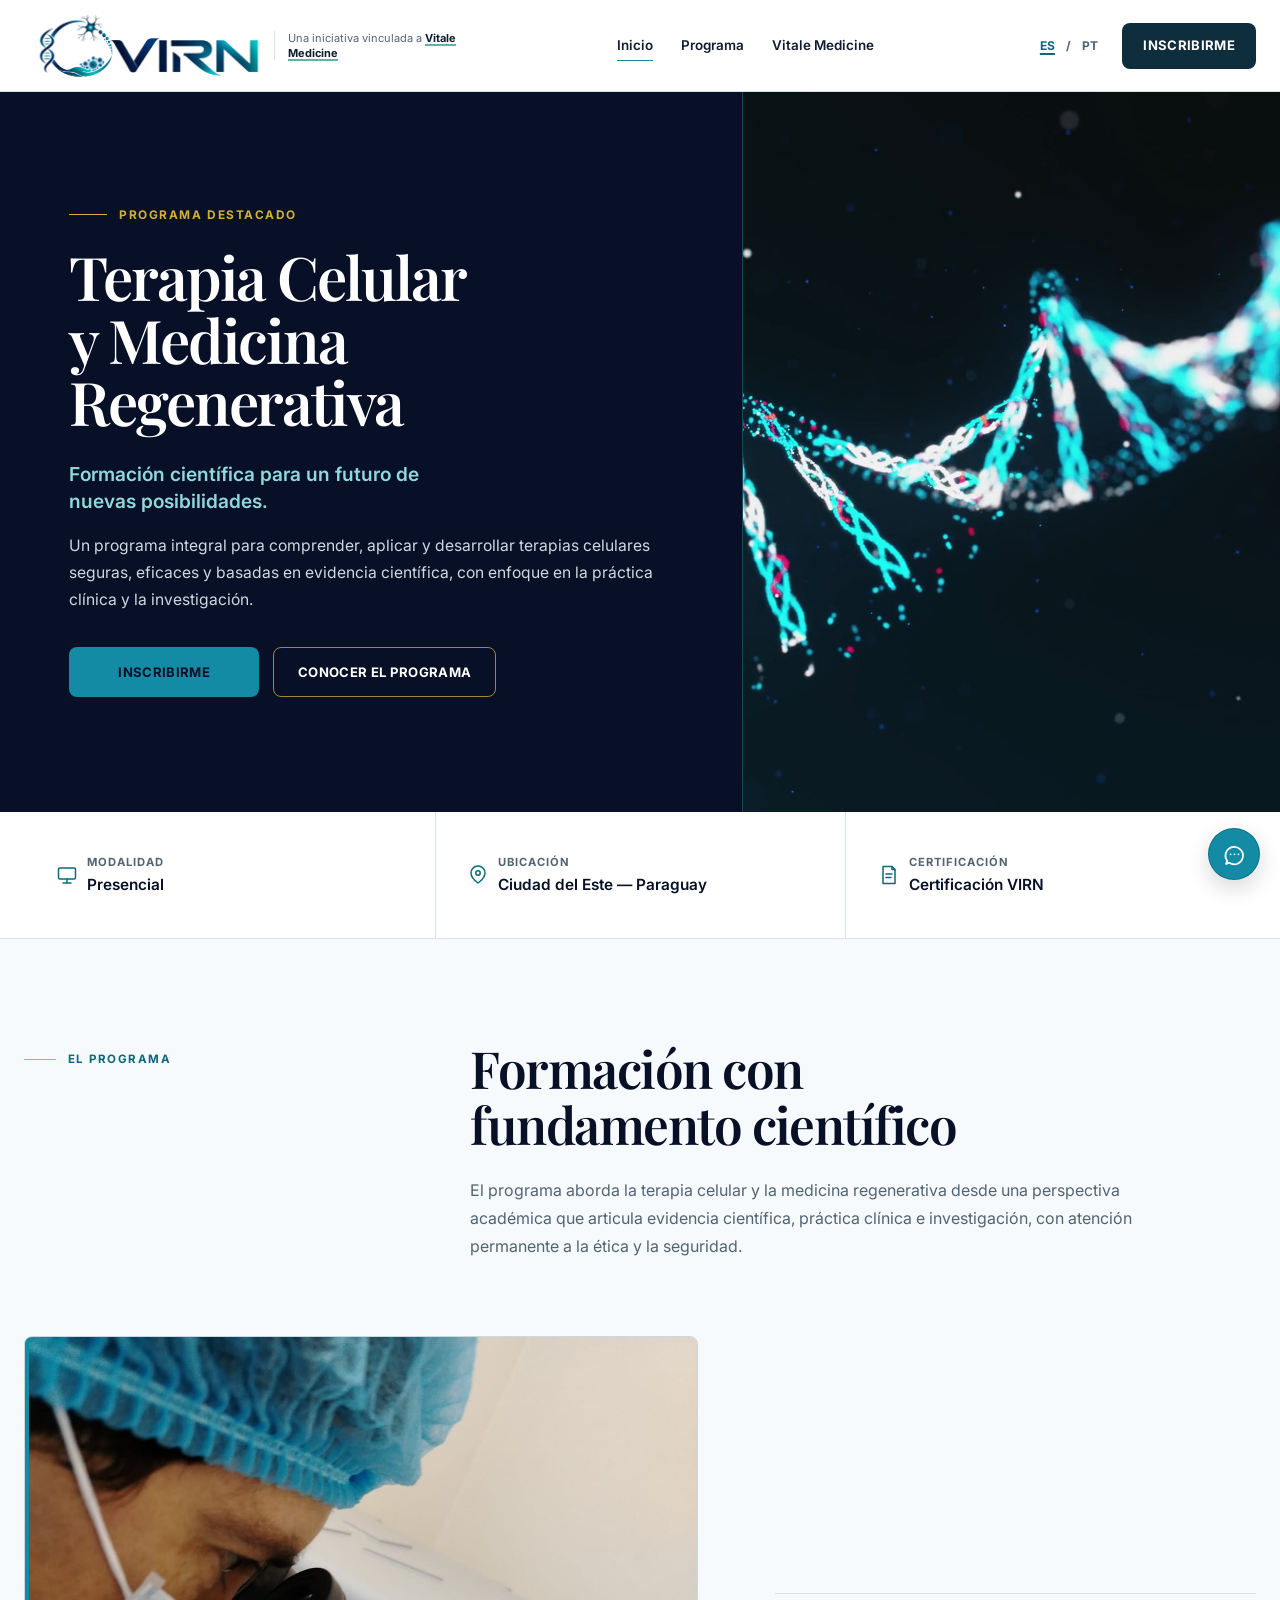
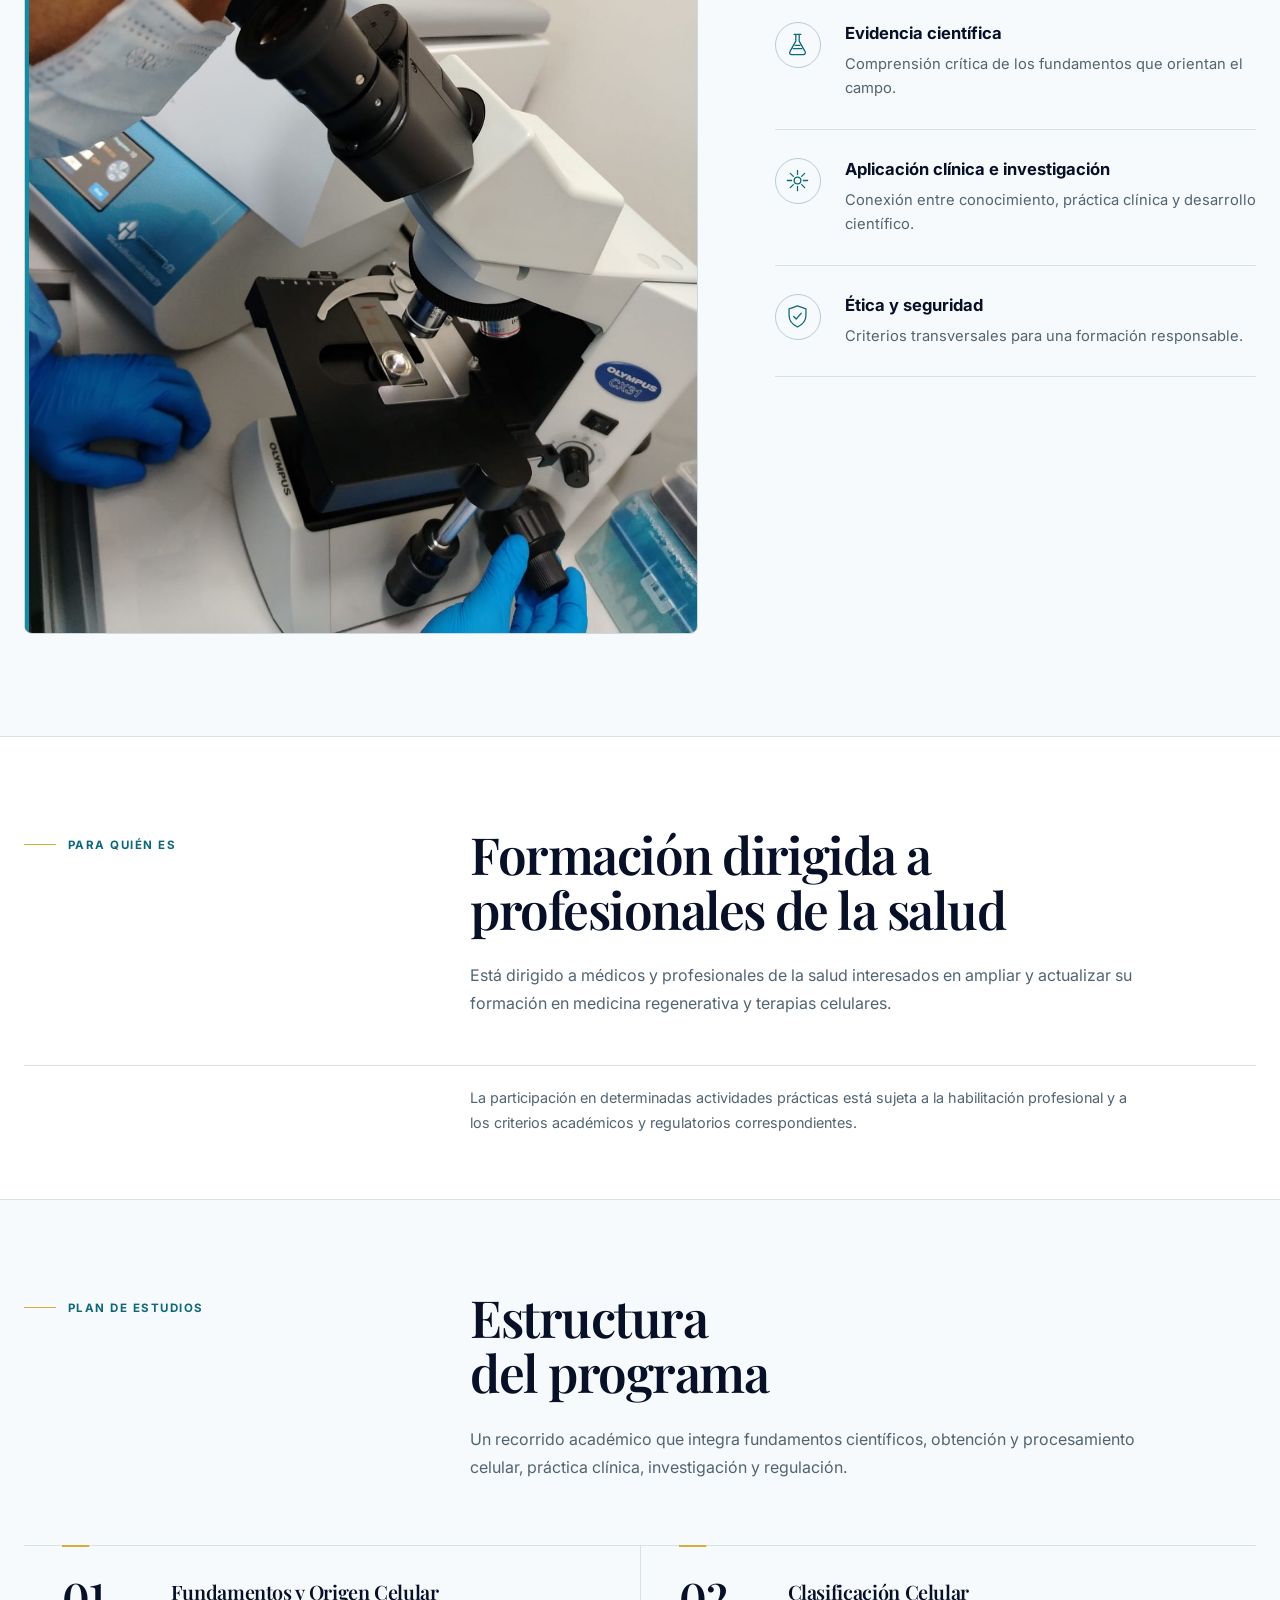
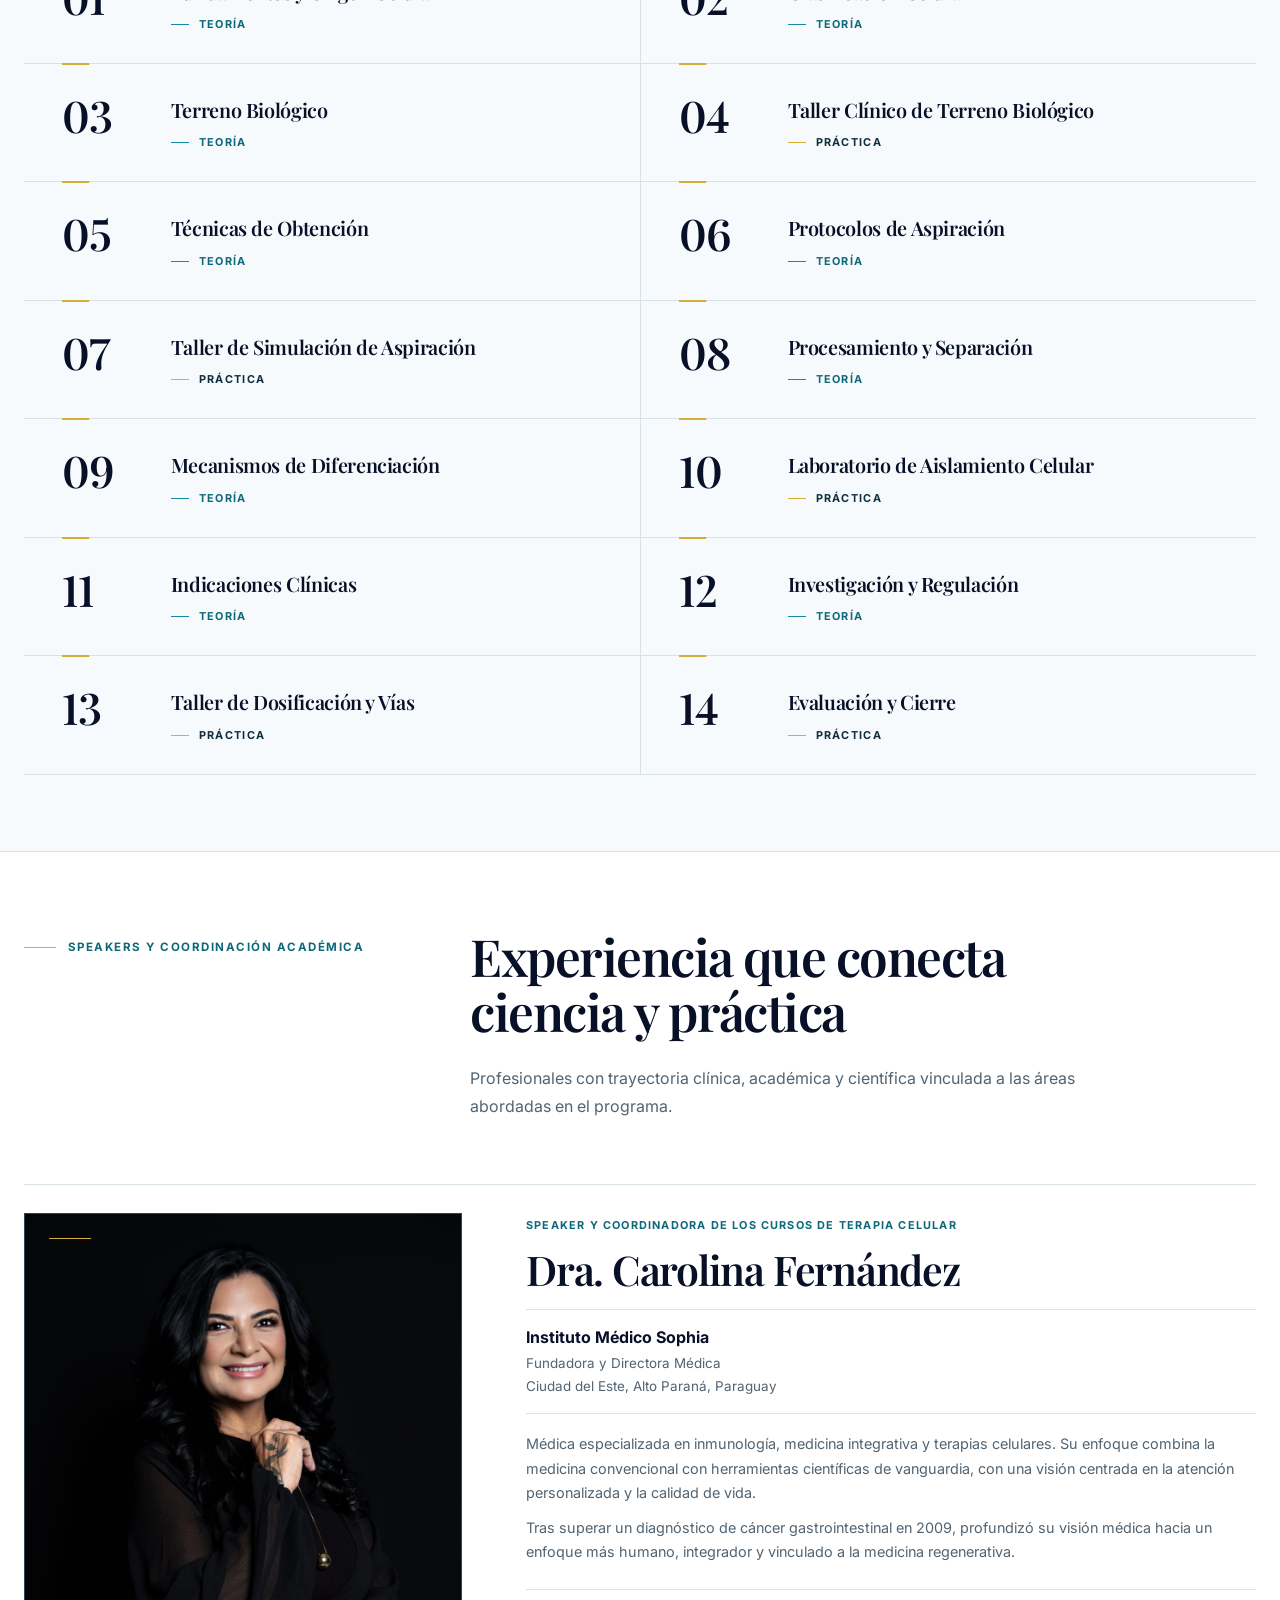
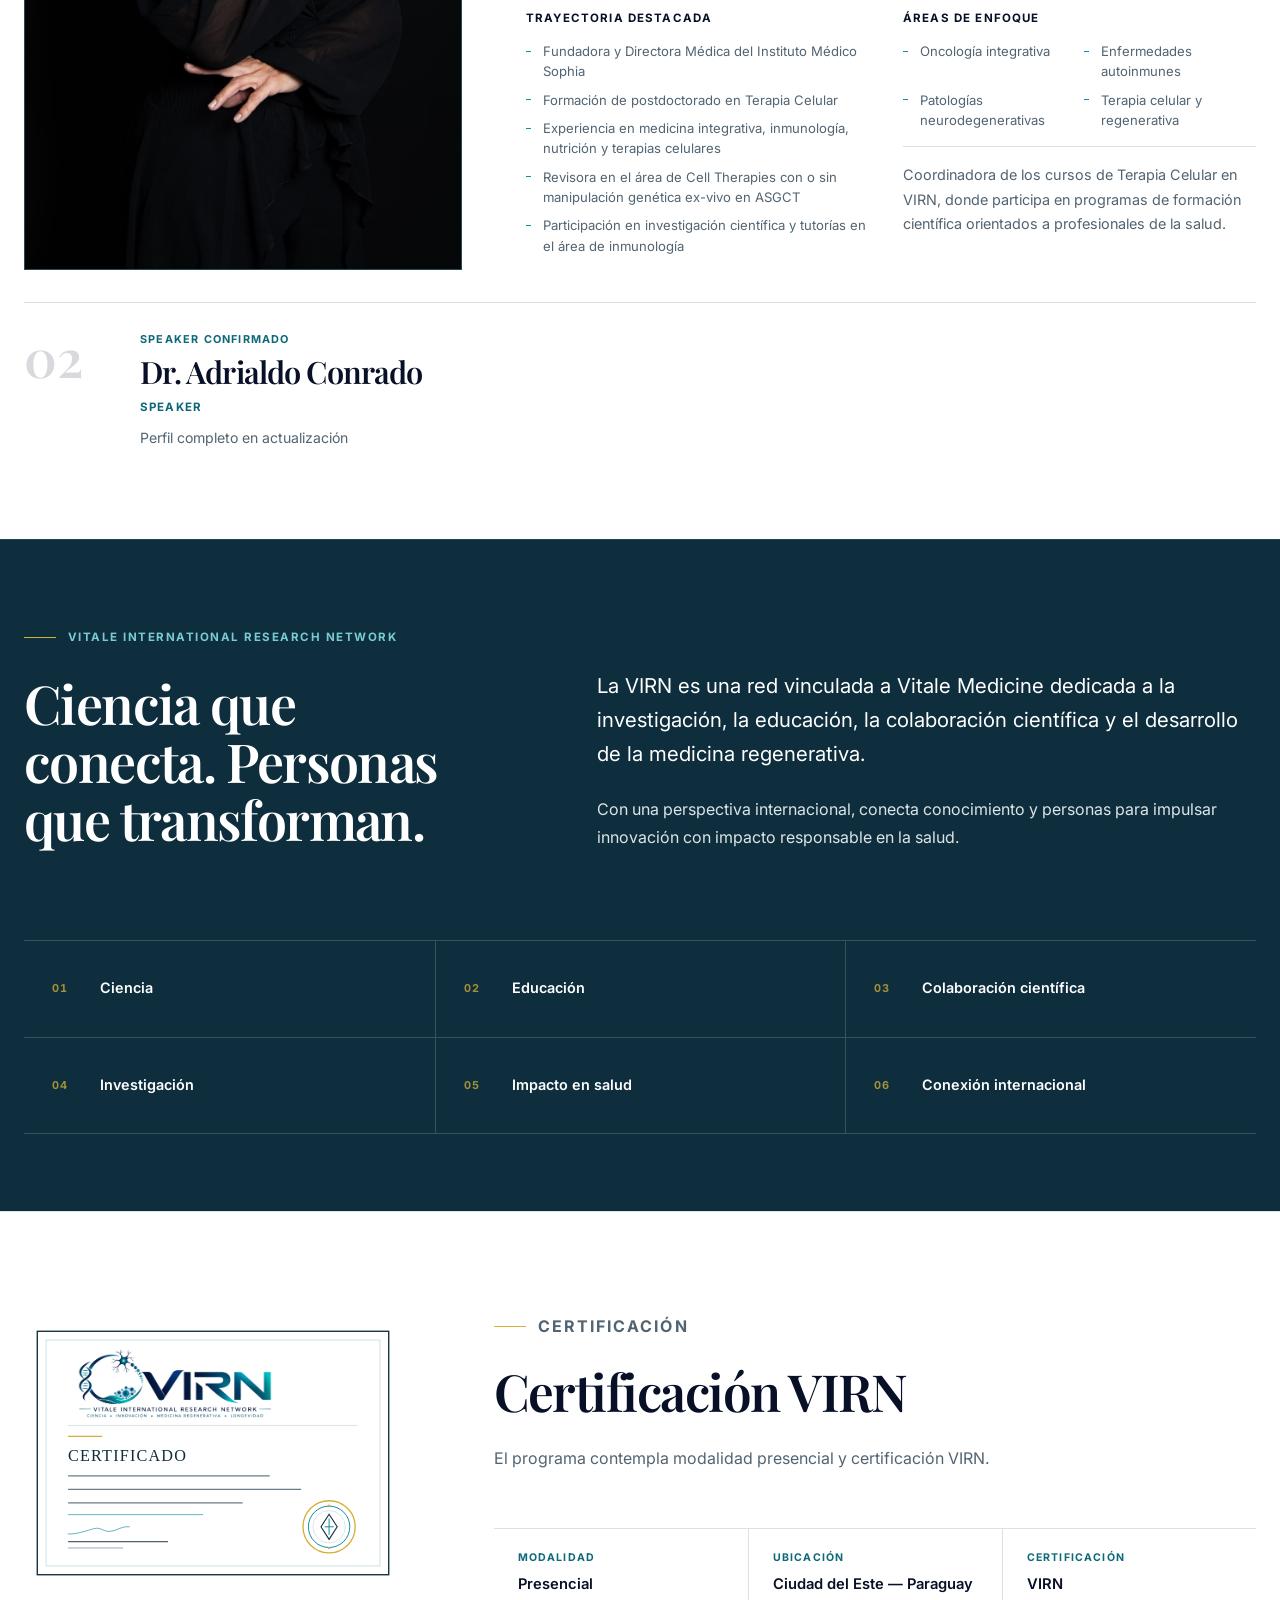
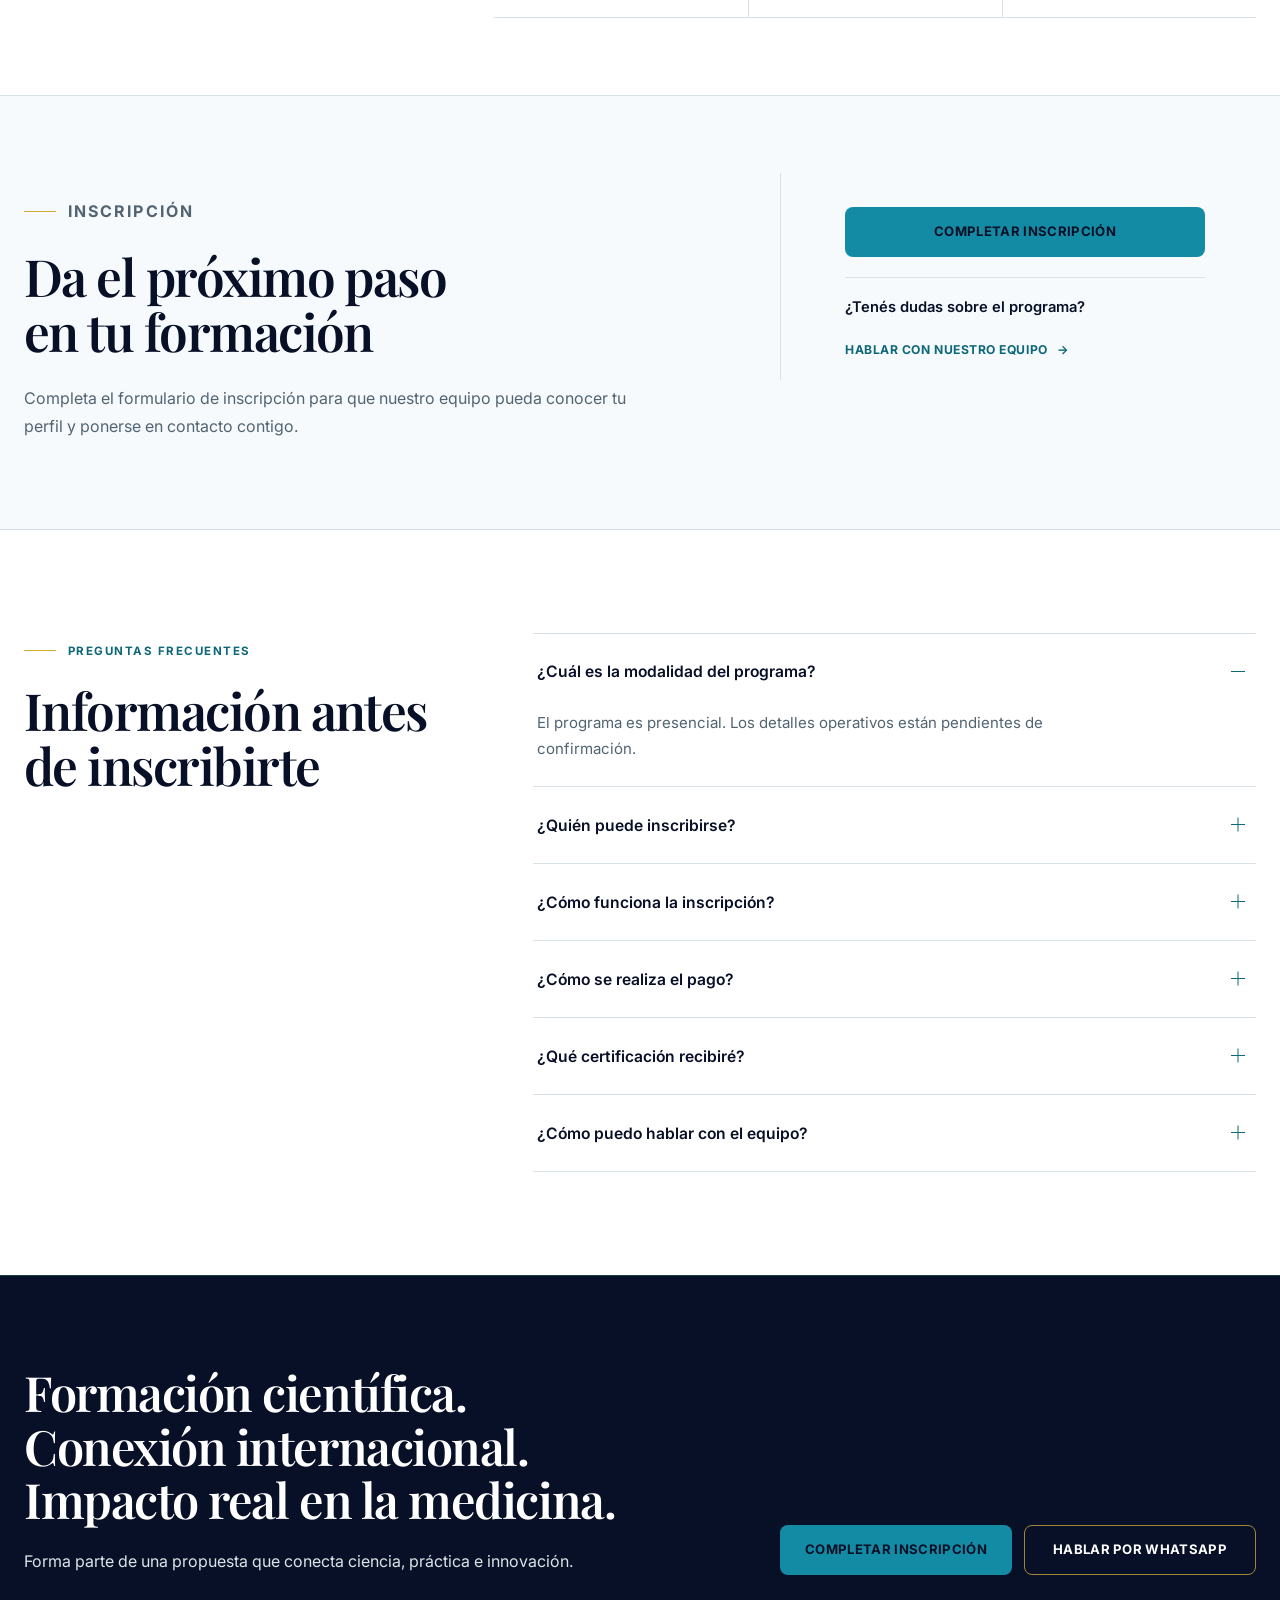
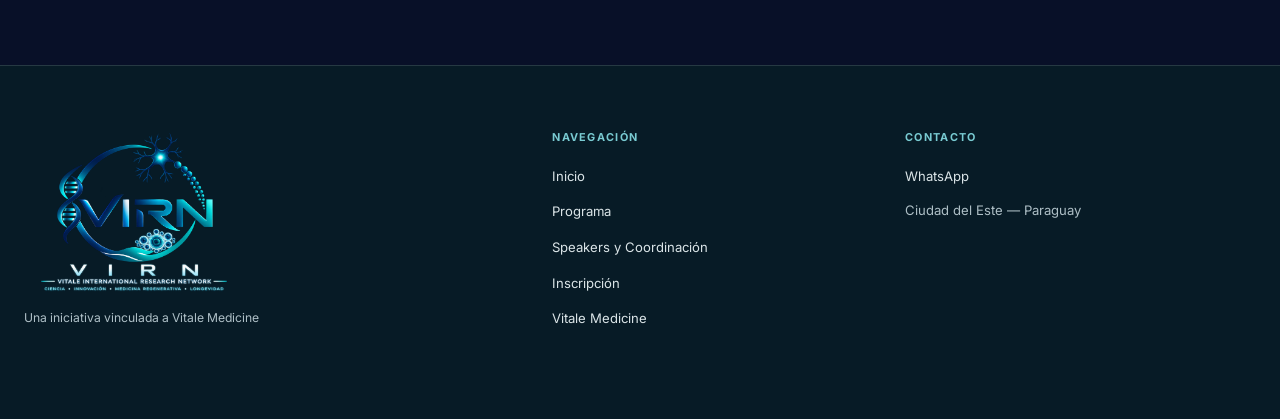
==== virn/index.html @ 8a49ecd0 "feat: add VIRN landing page" ====
<!DOCTYPE html>
<html lang="es">
<head>
    <meta charset="UTF-8">
    <meta name="viewport" content="width=device-width, initial-scale=1.0">
    <meta name="description" content="Programa de Terapia Celular y Medicina Regenerativa de VIRN — formación científica vinculada a Vitale Medicine.">
    <title>VIRN | Terapia Celular y Medicina Regenerativa</title>
    <link rel="preconnect" href="https://fonts.googleapis.com">
    <link rel="preconnect" href="https://fonts.gstatic.com" crossorigin>
    <link href="https://fonts.googleapis.com/css2?family=Inter:wght@400;500;600;700&family=Playfair+Display:wght@600;700&display=swap" rel="stylesheet">
    <link rel="icon" type="image/png" href="assets/virn-symbol.png">
    <link rel="preload" as="image" href="assets/virn-dna-poster.jpg" fetchpriority="high">
    <link rel="stylesheet" href="virn.css?v=hero-lab-assets">
</head>
<body>
    <a class="skip-link" href="#main-content">Saltar al contenido principal</a>

    <header class="site-header" data-header>
        <div class="site-header__inner">
            <div class="virn-brand" data-logo-slot="official">
                <a class="virn-brand__logo-frame" href="#inicio" aria-label="VIRN — Inicio">
                    <img src="assets/virn-logo-horizontal.png" alt="" width="2048" height="682" decoding="async" fetchpriority="high">
                </a>
                <span class="virn-brand__relation">Una iniciativa vinculada a <a href="../index.html">Vitale Medicine</a></span>
            </div>

            <nav class="desktop-nav" aria-label="Navegación principal">
                <a href="#inicio" aria-current="page">Inicio</a>
                <a href="#programa">Programa</a>
                <a href="../index.html">Vitale Medicine</a>
            </nav>

            <div class="header-actions">
                <div class="language-switcher" aria-label="Selección de idioma">
                    <a href="index.html" lang="es" aria-current="page">ES</a>
                    <span aria-hidden="true">/</span>
                    <a href="pt.html" lang="pt">PT</a>
                </div>
                <a class="button button--header" href="https://docs.google.com/forms/d/e/1FAIpQLSdysG_EylQVM3xEJhIUnHSqOKPeY5G3MnH0f3-DwovP5vwmvw/viewform?usp=publish-editor" target="_blank" rel="noopener noreferrer">Inscribirme</a>
            </div>

            <button class="menu-toggle" type="button" aria-expanded="false" aria-controls="mobile-navigation" aria-label="Abrir navegación" data-menu-toggle>
                <span aria-hidden="true"></span>
                <span aria-hidden="true"></span>
                <span aria-hidden="true"></span>
            </button>
        </div>

        <nav class="mobile-nav" id="mobile-navigation" aria-label="Navegación móvil" hidden data-mobile-nav>
            <div class="mobile-nav__inner">
                <a href="#inicio" aria-current="page">Inicio</a>
                <a href="#programa">Programa</a>
                <a href="../index.html">Vitale Medicine</a>
                <div class="mobile-nav__footer">
                    <div class="language-switcher" aria-label="Selección de idioma">
                        <a href="index.html" lang="es" aria-current="page">ES</a>
                        <span aria-hidden="true">/</span>
                        <a href="pt.html" lang="pt">PT</a>
                    </div>
                    <a class="button button--primary" href="https://docs.google.com/forms/d/e/1FAIpQLSdysG_EylQVM3xEJhIUnHSqOKPeY5G3MnH0f3-DwovP5vwmvw/viewform?usp=publish-editor" target="_blank" rel="noopener noreferrer">Inscribirme</a>
                </div>
            </div>
        </nav>
    </header>

    <main id="main-content">
        <section class="virn-hero" id="inicio" aria-labelledby="hero-title">
            <div class="virn-hero__inner">
                <div class="virn-hero__content">
                    <p class="virn-hero__eyebrow"><span aria-hidden="true"></span>Programa destacado</p>
                    <h1 id="hero-title">Terapia Celular y Medicina Regenerativa</h1>
                    <p class="virn-hero__lead">Formación científica para un futuro de nuevas posibilidades.</p>
                    <p class="virn-hero__description">Un programa integral para comprender, aplicar y desarrollar terapias celulares seguras, eficaces y basadas en evidencia científica, con enfoque en la práctica clínica y la investigación.</p>
                    <div class="virn-hero__actions" aria-label="Acciones del programa">
                        <a class="button button--primary" href="https://docs.google.com/forms/d/e/1FAIpQLSdysG_EylQVM3xEJhIUnHSqOKPeY5G3MnH0f3-DwovP5vwmvw/viewform?usp=publish-editor" target="_blank" rel="noopener noreferrer">Inscribirme</a>
                        <a class="button button--secondary" href="#programa">Conocer el programa</a>
                    </div>
                </div>

                <figure class="virn-hero__visual" role="img" aria-label="Representación animada de una hélice de ADN">
                    <video class="virn-hero__video" autoplay muted loop playsinline preload="none" poster="assets/virn-dna-poster.jpg" width="1920" height="1080" aria-hidden="true">
                        <source data-src="assets/virn-dna-hero.mp4" type="video/mp4">
                    </video>
                </figure>
            </div>
        </section>

        <section class="course-facts" id="course-info" aria-labelledby="course-facts-title">
            <h2 class="visually-hidden" id="course-facts-title">Información principal del programa</h2>
            <div class="course-facts__grid">
                <article class="course-fact">
                    <svg viewBox="0 0 24 24" aria-hidden="true"><rect x="3.5" y="5" width="17" height="11" rx="1.5"></rect><path d="M8 20h8M12 16v4"></path></svg>
                    <div><p>Modalidad</p><strong>Presencial</strong></div>
                </article>
                <article class="course-fact">
                    <svg viewBox="0 0 24 24" aria-hidden="true"><path d="M19 10c0 5-7 10-7 10S5 15 5 10a7 7 0 1 1 14 0Z"></path><circle cx="12" cy="10" r="2.2"></circle></svg>
                    <div><p>Ubicación</p><strong>Ciudad del Este — Paraguay</strong></div>
                </article>
                <article class="course-fact">
                    <svg viewBox="0 0 24 24" aria-hidden="true"><path d="M6 3.5h9l3 3V20.5H6Z"></path><path d="M15 3.5v3h3M9 11h6M9 14.5h5"></path></svg>
                    <div><p>Certificación</p><strong>Certificación VIRN</strong></div>
                </article>
            </div>
        </section>

        <section class="program-overview" id="programa" aria-labelledby="program-title">
            <div class="section-shell">
                <div class="section-intro">
                    <p class="section-eyebrow"><span aria-hidden="true"></span>El programa</p>
                    <div class="section-intro__copy">
                        <h2 id="program-title">Formación con fundamento científico</h2>
                        <p>El programa aborda la terapia celular y la medicina regenerativa desde una perspectiva académica que articula evidencia científica, práctica clínica e investigación, con atención permanente a la ética y la seguridad.</p>
                    </div>
                </div>

                <div class="program-overview__body">
                    <figure class="program-overview__visual" data-asset-status="official">
                        <img src="assets/virn-lab-real-microscopio.jpeg" width="1200" height="1600" loading="lazy" decoding="async" alt="Profesional de laboratorio examinando una muestra en el microscopio">
                    </figure>

                    <div class="program-pillars" aria-label="Pilares del programa">
                        <article class="program-pillar">
                            <span class="program-pillar__icon" aria-hidden="true">
                                <svg viewBox="0 0 32 32"><path d="M12 4h8M14 4v8l-7 12.5A2.3 2.3 0 0 0 9 28h14a2.3 2.3 0 0 0 2-3.5L18 12V4"></path><path d="M10.8 21h10.4M13 17h6"></path></svg>
                            </span>
                            <div>
                                <h3>Evidencia científica</h3>
                                <p>Comprensión crítica de los fundamentos que orientan el campo.</p>
                            </div>
                        </article>
                        <article class="program-pillar">
                            <span class="program-pillar__icon" aria-hidden="true">
                                <svg viewBox="0 0 32 32"><circle cx="16" cy="16" r="4"></circle><path d="M16 4v5M16 23v5M4 16h5M23 16h5M7.5 7.5l3.6 3.6M20.9 20.9l3.6 3.6M24.5 7.5l-3.6 3.6M11.1 20.9l-3.6 3.6"></path></svg>
                            </span>
                            <div>
                                <h3>Aplicación clínica e investigación</h3>
                                <p>Conexión entre conocimiento, práctica clínica y desarrollo científico.</p>
                            </div>
                        </article>
                        <article class="program-pillar">
                            <span class="program-pillar__icon" aria-hidden="true">
                                <svg viewBox="0 0 32 32"><path d="M16 3.5 26 7v7.5c0 6.4-4.2 11.2-10 14-5.8-2.8-10-7.6-10-14V7Z"></path><path d="m11.5 16 3 3 6-7"></path></svg>
                            </span>
                            <div>
                                <h3>Ética y seguridad</h3>
                                <p>Criterios transversales para una formación responsable.</p>
                            </div>
                        </article>
                    </div>
                </div>
            </div>
        </section>

        <section class="program-audience" id="publico" aria-labelledby="audience-title">
            <div class="section-shell">
                <div class="section-intro section-intro--audience">
                    <p class="section-eyebrow"><span aria-hidden="true"></span>Para quién es</p>
                    <div class="section-intro__copy">
                        <h2 id="audience-title">Formación dirigida a profesionales de la salud</h2>
                        <p>Está dirigido a médicos y profesionales de la salud interesados en ampliar y actualizar su formación en medicina regenerativa y terapias celulares.</p>
                    </div>
                </div>

                <aside class="audience-note" aria-label="Observación regulatoria">
                    <p>La participación en determinadas actividades prácticas está sujeta a la habilitación profesional y a los criterios académicos y regulatorios correspondientes.</p>
                </aside>
            </div>
        </section>

        <section class="program-curriculum" id="contenido" aria-labelledby="curriculum-title">
            <div class="section-shell">
                <div class="section-intro section-intro--curriculum">
                    <p class="section-eyebrow"><span aria-hidden="true"></span>Plan de estudios</p>
                    <div class="section-intro__copy">
                        <h2 id="curriculum-title">Estructura del programa</h2>
                        <p>Un recorrido académico que integra fundamentos científicos, obtención y procesamiento celular, práctica clínica, investigación y regulación.</p>
                    </div>
                </div>

                <ol class="curriculum-grid" aria-label="Módulos del programa">
                    <li class="curriculum-module">
                        <p class="curriculum-module__index"><strong>01</strong></p>
                        <div class="curriculum-module__content"><h3>Fundamentos y Origen Celular</h3><p class="curriculum-module__type">Teoría</p></div>
                    </li>
                    <li class="curriculum-module">
                        <p class="curriculum-module__index"><strong>02</strong></p>
                        <div class="curriculum-module__content"><h3>Clasificación Celular</h3><p class="curriculum-module__type">Teoría</p></div>
                    </li>
                    <li class="curriculum-module">
                        <p class="curriculum-module__index"><strong>03</strong></p>
                        <div class="curriculum-module__content"><h3>Terreno Biológico</h3><p class="curriculum-module__type">Teoría</p></div>
                    </li>
                    <li class="curriculum-module curriculum-module--practice">
                        <p class="curriculum-module__index"><strong>04</strong></p>
                        <div class="curriculum-module__content"><h3>Taller Clínico de Terreno Biológico</h3><p class="curriculum-module__type">Práctica</p></div>
                    </li>
                    <li class="curriculum-module">
                        <p class="curriculum-module__index"><strong>05</strong></p>
                        <div class="curriculum-module__content"><h3>Técnicas de Obtención</h3><p class="curriculum-module__type">Teoría</p></div>
                    </li>
                    <li class="curriculum-module">
                        <p class="curriculum-module__index"><strong>06</strong></p>
                        <div class="curriculum-module__content"><h3>Protocolos de Aspiración</h3><p class="curriculum-module__type">Teoría</p></div>
                    </li>
                    <li class="curriculum-module curriculum-module--practice">
                        <p class="curriculum-module__index"><strong>07</strong></p>
                        <div class="curriculum-module__content"><h3>Taller de Simulación de Aspiración</h3><p class="curriculum-module__type">Práctica</p></div>
                    </li>
                    <li class="curriculum-module">
                        <p class="curriculum-module__index"><strong>08</strong></p>
                        <div class="curriculum-module__content"><h3>Procesamiento y Separación</h3><p class="curriculum-module__type">Teoría</p></div>
                    </li>
                    <li class="curriculum-module">
                        <p class="curriculum-module__index"><strong>09</strong></p>
                        <div class="curriculum-module__content"><h3>Mecanismos de Diferenciación</h3><p class="curriculum-module__type">Teoría</p></div>
                    </li>
                    <li class="curriculum-module curriculum-module--practice">
                        <p class="curriculum-module__index"><strong>10</strong></p>
                        <div class="curriculum-module__content"><h3>Laboratorio de Aislamiento Celular</h3><p class="curriculum-module__type">Práctica</p></div>
                    </li>
                    <li class="curriculum-module">
                        <p class="curriculum-module__index"><strong>11</strong></p>
                        <div class="curriculum-module__content"><h3>Indicaciones Clínicas</h3><p class="curriculum-module__type">Teoría</p></div>
                    </li>
                    <li class="curriculum-module">
                        <p class="curriculum-module__index"><strong>12</strong></p>
                        <div class="curriculum-module__content"><h3>Investigación y Regulación</h3><p class="curriculum-module__type">Teoría</p></div>
                    </li>
                    <li class="curriculum-module curriculum-module--practice">
                        <p class="curriculum-module__index"><strong>13</strong></p>
                        <div class="curriculum-module__content"><h3>Taller de Dosificación y Vías</h3><p class="curriculum-module__type">Práctica</p></div>
                    </li>
                    <li class="curriculum-module curriculum-module--practice">
                        <p class="curriculum-module__index"><strong>14</strong></p>
                        <div class="curriculum-module__content"><h3>Evaluación y Cierre</h3><p class="curriculum-module__type">Práctica</p></div>
                    </li>
                </ol>
            </div>
        </section>

        <section class="program-faculty" id="docentes" aria-labelledby="faculty-title">
            <div class="section-shell">
                <div class="section-intro section-intro--faculty">
                    <p class="section-eyebrow"><span aria-hidden="true"></span>Speakers y Coordinación Académica</p>
                    <div class="section-intro__copy">
                        <h2 id="faculty-title">Experiencia que conecta ciencia y práctica</h2>
                        <p>Profesionales con trayectoria clínica, académica y científica vinculada a las áreas abordadas en el programa.</p>
                    </div>
                </div>

                <article class="speaker-featured">
                    <figure class="speaker-featured__visual">
                        <img src="assets/speaker-carolina-fernandez.jpg" width="1018" height="1600" loading="lazy" decoding="async" alt="Retrato oficial de la Dra. Carolina Fernández">
                    </figure>

                    <div class="speaker-featured__content">
                        <p class="speaker-label">Speaker y Coordinadora de los cursos de Terapia Celular</p>
                        <h3>Dra. Carolina Fernández</h3>
                        <div class="speaker-affiliation">
                            <strong>Instituto Médico Sophia</strong>
                            <span>Fundadora y Directora Médica</span>
                            <span>Ciudad del Este, Alto Paraná, Paraguay</span>
                        </div>

                        <div class="speaker-biography">
                            <p>Médica especializada en inmunología, medicina integrativa y terapias celulares. Su enfoque combina la medicina convencional con herramientas científicas de vanguardia, con una visión centrada en la atención personalizada y la calidad de vida.</p>
                            <p>Tras superar un diagnóstico de cáncer gastrointestinal en 2009, profundizó su visión médica hacia un enfoque más humano, integrador y vinculado a la medicina regenerativa.</p>
                        </div>

                        <div class="speaker-details">
                            <div>
                                <h4>Trayectoria destacada</h4>
                                <ul>
                                    <li>Fundadora y Directora Médica del Instituto Médico Sophia</li>
                                    <li>Formación de postdoctorado en Terapia Celular</li>
                                    <li>Experiencia en medicina integrativa, inmunología, nutrición y terapias celulares</li>
                                    <li>Revisora en el área de Cell Therapies con o sin manipulación genética ex-vivo en ASGCT</li>
                                    <li>Participación en investigación científica y tutorías en el área de inmunología</li>
                                </ul>
                            </div>
                            <div>
                                <h4>Áreas de enfoque</h4>
                                <ul class="speaker-focus-list">
                                    <li>Oncología integrativa</li>
                                    <li>Enfermedades autoinmunes</li>
                                    <li>Patologías neurodegenerativas</li>
                                    <li>Terapia celular y regenerativa</li>
                                </ul>
                                <p class="speaker-coordination">Coordinadora de los cursos de Terapia Celular en VIRN, donde participa en programas de formación científica orientados a profesionales de la salud.</p>
                            </div>
                        </div>
                    </div>
                </article>

                <!-- SPEAKER 02: completar únicamente cuando se reciba el perfil institucional oficial. -->
                <article class="speaker-secondary" data-content-status="pending">
                    <span class="speaker-secondary__number" aria-hidden="true">02</span>
                    <div>
                        <p class="speaker-label">Speaker confirmado</p>
                        <h3>Dr. Adrialdo Conrado</h3>
                        <p class="speaker-secondary__role">Speaker</p>
                        <p class="speaker-secondary__status">Perfil completo en actualización</p>
                    </div>
                </article>
            </div>
        </section>

        <section class="virn-institution" id="virn" aria-labelledby="virn-title">
            <div class="section-shell">
                <div class="virn-institution__layout">
                    <div>
                        <p class="section-eyebrow section-eyebrow--inverse"><span aria-hidden="true"></span>Vitale International Research Network</p>
                        <h2 id="virn-title">Ciencia que conecta. Personas que transforman.</h2>
                    </div>
                    <div class="virn-institution__copy">
                        <p class="virn-institution__lead">La VIRN es una red vinculada a Vitale Medicine dedicada a la investigación, la educación, la colaboración científica y el desarrollo de la medicina regenerativa.</p>
                        <p>Con una perspectiva internacional, conecta conocimiento y personas para impulsar innovación con impacto responsable en la salud.</p>
                    </div>
                </div>

                <ul class="virn-institution__pillars" aria-label="Ejes de actuación de la VIRN">
                    <li><span aria-hidden="true">01</span><strong>Ciencia</strong></li>
                    <li><span aria-hidden="true">02</span><strong>Educación</strong></li>
                    <li><span aria-hidden="true">03</span><strong>Colaboración científica</strong></li>
                    <li><span aria-hidden="true">04</span><strong>Investigación</strong></li>
                    <li><span aria-hidden="true">05</span><strong>Impacto en salud</strong></li>
                    <li><span aria-hidden="true">06</span><strong>Conexión internacional</strong></li>
                </ul>
            </div>
        </section>

        <section class="program-certification" id="certificacion" aria-labelledby="certification-title">
            <div class="section-shell certification-layout">
                <div class="certification-symbol" aria-hidden="true">
                    <div class="certification-art">
                        <img class="certification-art__sheet" src="assets/virn-certificado-institucional.svg" alt="" width="400" height="280" loading="lazy" decoding="async">
                        <img class="certification-art__logo" src="assets/virn-logo-horizontal.png" alt="" width="2048" height="682" loading="lazy" decoding="async">
                    </div>
                </div>

                <div class="certification-content">
                    <p class="section-eyebrow"><span aria-hidden="true"></span>Certificación</p>
                    <h2 id="certification-title">Certificación VIRN</h2>
                    <p>El programa contempla modalidad presencial y certificación VIRN.</p>

                    <dl class="certification-facts">
                        <div>
                            <dt>Modalidad</dt>
                            <dd>Presencial</dd>
                        </div>
                        <div>
                            <dt>Ubicación</dt>
                            <dd>Ciudad del Este — Paraguay</dd>
                        </div>
                        <div>
                            <dt>Certificación</dt>
                            <dd>VIRN</dd>
                        </div>
                    </dl>
                </div>
            </div>
        </section>

        <section class="program-registration" id="inscripcion" aria-labelledby="registration-title">
            <div class="section-shell registration-layout">
                <div class="registration-copy">
                    <p class="section-eyebrow"><span aria-hidden="true"></span>Inscripción</p>
                    <h2 id="registration-title">Da el próximo paso en tu formación</h2>
                    <p>Completa el formulario de inscripción para que nuestro equipo pueda conocer tu perfil y ponerse en contacto contigo.</p>
                </div>

                <div class="registration-actions">
                    <a class="button button--primary registration-primary" href="https://docs.google.com/forms/d/e/1FAIpQLSdysG_EylQVM3xEJhIUnHSqOKPeY5G3MnH0f3-DwovP5vwmvw/viewform?usp=publish-editor" target="_blank" rel="noopener noreferrer">Completar inscripción</a>
                    <div class="registration-help">
                        <p>¿Tenés dudas sobre el programa?</p>
                        <a href="https://wa.me/595993296209?text=Hola%2C%20quiero%20m%C3%A1s%20informaci%C3%B3n%20sobre%20VIRN" target="_blank" rel="noopener noreferrer">Hablar con nuestro equipo <span aria-hidden="true">→</span></a>
                    </div>
                </div>
            </div>
        </section>

        <section class="program-faq" id="faq" aria-labelledby="faq-title">
            <div class="section-shell faq-layout">
                <div class="faq-intro">
                    <p class="section-eyebrow"><span aria-hidden="true"></span>Preguntas frecuentes</p>
                    <h2 id="faq-title">Información antes de inscribirte</h2>
                </div>

                <div class="faq-list">
                    <!-- CLIENT DATA PENDING: operational details for the in-person program. -->
                    <details name="virn-faq" data-content-status="pending" open>
                        <summary><span>¿Cuál es la modalidad del programa?</span><span class="faq-icon" aria-hidden="true"></span></summary>
                        <div class="faq-answer"><p>El programa es presencial. Los detalles operativos están pendientes de confirmación.</p></div>
                    </details>
                    <details name="virn-faq">
                        <summary><span>¿Quién puede inscribirse?</span><span class="faq-icon" aria-hidden="true"></span></summary>
                        <div class="faq-answer"><p>Está dirigido a médicos y profesionales de la salud interesados en ampliar y actualizar su formación en medicina regenerativa y terapias celulares. La participación en determinadas actividades prácticas está sujeta a la habilitación profesional y a los criterios académicos y regulatorios correspondientes.</p></div>
                    </details>
                    <details name="virn-faq">
                        <summary><span>¿Cómo funciona la inscripción?</span><span class="faq-icon" aria-hidden="true"></span></summary>
                        <div class="faq-answer"><p>La inscripción se realiza mediante el formulario enlazado en esta página. Después de completarlo, el equipo podrá conocer tu perfil y ponerse en contacto contigo.</p></div>
                    </details>
                    <!-- CLIENT DATA PENDING: payment process, methods, deadlines and conditions. -->
                    <details name="virn-faq" data-content-status="pending">
                        <summary><span>¿Cómo se realiza el pago?</span><span class="faq-icon" aria-hidden="true"></span></summary>
                        <div class="faq-answer"><p class="pending-information">Información sobre el proceso de pago pendiente de confirmación.</p></div>
                    </details>
                    <!-- CLIENT DATA PENDING: certification issuance details beyond the confirmed VIRN certification. -->
                    <details name="virn-faq" data-content-status="pending">
                        <summary><span>¿Qué certificación recibiré?</span><span class="faq-icon" aria-hidden="true"></span></summary>
                        <div class="faq-answer"><p>El programa contempla certificación VIRN. Los detalles adicionales de emisión están pendientes de confirmación.</p></div>
                    </details>
                    <details name="virn-faq">
                        <summary><span>¿Cómo puedo hablar con el equipo?</span><span class="faq-icon" aria-hidden="true"></span></summary>
                        <div class="faq-answer"><p>Podés escribir al equipo mediante los enlaces de WhatsApp disponibles en esta página.</p></div>
                    </details>
                </div>
            </div>
        </section>

        <section class="final-cta" aria-labelledby="final-cta-title">
            <div class="section-shell final-cta__inner">
                <div>
                    <h2 id="final-cta-title">Formación científica. Conexión internacional. Impacto real en la medicina.</h2>
                    <p>Forma parte de una propuesta que conecta ciencia, práctica e innovación.</p>
                </div>
                <div class="final-cta__actions" aria-label="Acciones finales del programa">
                    <a class="button button--primary" href="https://docs.google.com/forms/d/e/1FAIpQLSdysG_EylQVM3xEJhIUnHSqOKPeY5G3MnH0f3-DwovP5vwmvw/viewform?usp=publish-editor" target="_blank" rel="noopener noreferrer">Completar inscripción</a>
                    <a class="button button--secondary" href="https://wa.me/595993296209?text=Hola%2C%20quiero%20m%C3%A1s%20informaci%C3%B3n%20sobre%20VIRN" target="_blank" rel="noopener noreferrer">Hablar por WhatsApp</a>
                </div>
            </div>
        </section>
    </main>

    <footer class="site-footer">
        <div class="section-shell footer-grid">
            <div class="footer-brand">
                <span class="footer-brand__logo-frame">
                    <img src="assets/virn-logo-completo.png" alt="VIRN — Vitale International Research Network" width="1448" height="1086" loading="lazy" decoding="async">
                </span>
                <span>Una iniciativa vinculada a Vitale Medicine</span>
            </div>

            <nav class="footer-nav" aria-label="Navegación del pie de página">
                <h2>Navegación</h2>
                <ul>
                    <li><a href="#inicio">Inicio</a></li>
                    <li><a href="#programa">Programa</a></li>
                    <li><a href="#docentes">Speakers y Coordinación</a></li>
                    <li><a href="#inscripcion">Inscripción</a></li>
                    <li><a href="../index.html">Vitale Medicine</a></li>
                </ul>
            </nav>

            <div class="footer-contact">
                <h2>Contacto</h2>
                <a href="https://wa.me/595993296209?text=Hola%2C%20quiero%20m%C3%A1s%20informaci%C3%B3n%20sobre%20VIRN" target="_blank" rel="noopener noreferrer">WhatsApp</a>
                <p>Ciudad del Este — Paraguay</p>
                <!-- INSTAGRAM: sustituir este placeholder por un enlace cuando la URL oficial esté confirmada. -->
                <span class="footer-social-placeholder" data-content-status="pending" hidden>Instagram</span>
            </div>
        </div>
    </footer>

    <a class="floating-whatsapp" href="https://wa.me/595993296209?text=Hola%2C%20quiero%20m%C3%A1s%20informaci%C3%B3n%20sobre%20VIRN" target="_blank" rel="noopener noreferrer" aria-label="WhatsApp — Hablar con nuestro equipo">
        <svg viewBox="0 0 24 24" aria-hidden="true" focusable="false">
            <path d="M5.1 18.2 3.8 21l3.2-1A8.4 8.4 0 1 0 5.1 18.2Z" />
            <path d="M8.2 11.8h.01M12 11.8h.01M15.8 11.8h.01" />
        </svg>
    </a>

    <script src="virn.js?v=hero-lab-assets" defer></script>
</body>
</html>
---- virn/virn.css ----
:root {
    --virn-navy: #081028;
    --virn-deep: #0f2e3d;
    --virn-teal: #148ba4;
    --virn-teal-accent: #22d3c5;
    --virn-gold: #d4af37;
    --virn-light: #f7fafc;
    --virn-white: #ffffff;
    --virn-ink: #101d2f;
    --virn-muted: #526472;
    --virn-border: #d8e1e6;
    --vitale-green: #5db5a4;
    --font-display: "Playfair Display", Georgia, serif;
    --font-ui: "Inter", Arial, sans-serif;
    --container: 1280px;
    --header-height: 92px;
    --focus: #22d3c5;
    --ease: cubic-bezier(0.2, 0, 0, 1);
}

*,
*::before,
*::after {
    box-sizing: border-box;
}

html {
    scroll-behavior: smooth;
    scroll-padding-top: var(--header-height);
}

body {
    margin: 0;
    min-width: 0;
    background: var(--virn-light);
    color: var(--virn-ink);
    font-family: var(--font-ui);
    font-size: 16px;
    line-height: 1.6;
    overflow-wrap: break-word;
}

body.menu-open {
    overflow: hidden;
}

a {
    color: inherit;
    text-decoration-thickness: 1px;
    text-underline-offset: 0.22em;
}

button,
a {
    -webkit-tap-highlight-color: transparent;
}

button,
.button {
    touch-action: manipulation;
}

::selection {
    background: var(--virn-teal-accent);
    color: var(--virn-navy);
}

:focus-visible {
    outline: 3px solid var(--focus);
    outline-offset: 4px;
}

.skip-link {
    position: fixed;
    top: 12px;
    left: 16px;
    z-index: 100;
    padding: 10px 14px;
    border-radius: 8px;
    background: var(--virn-white);
    color: var(--virn-navy);
    font-weight: 700;
    transform: translateY(-160%);
    transition: transform 180ms var(--ease);
}

.skip-link:focus {
    transform: translateY(0);
}

.visually-hidden {
    position: absolute;
    width: 1px;
    height: 1px;
    padding: 0;
    margin: -1px;
    overflow: hidden;
    clip: rect(0, 0, 0, 0);
    white-space: nowrap;
    border: 0;
}

.site-header {
    position: sticky;
    top: 0;
    z-index: 30;
    height: var(--header-height);
    border-bottom: 1px solid var(--virn-border);
    background: var(--virn-white);
}

.site-header__inner {
    display: flex;
    align-items: center;
    width: min(100% - 48px, var(--container));
    height: 100%;
    margin-inline: auto;
    gap: 32px;
}

.virn-brand {
    display: inline-flex;
    align-items: center;
    flex: 0 0 auto;
    gap: 0;
    color: var(--virn-navy);
    text-decoration: none;
}

.virn-brand__logo-frame {
    display: block;
    flex: 0 0 250px;
    width: 250px;
    height: 66px;
    overflow: hidden;
}

.virn-brand__logo-frame img {
    display: block;
    width: 100%;
    height: auto;
}

.virn-brand__relation {
    display: block;
    max-width: 182px;
    margin: 0;
    padding-left: 13px;
    border-left: 1px solid var(--virn-border);
    color: var(--virn-muted);
    font-size: 0.6875rem;
    line-height: 1.3;
}

.virn-brand__relation a {
    color: var(--virn-ink);
    font-weight: 700;
    text-decoration: underline;
    text-decoration-color: var(--vitale-green);
    text-decoration-thickness: 2px;
    text-underline-offset: 2px;
}

.desktop-nav {
    display: flex;
    align-items: center;
    justify-content: center;
    flex: 1 1 auto;
    gap: clamp(18px, 2.2vw, 36px);
}

.desktop-nav a {
    position: relative;
    padding-block: 12px;
    color: var(--virn-ink);
    font-size: 0.84rem;
    font-weight: 600;
    text-decoration: none;
    white-space: nowrap;
}

.desktop-nav a::after {
    position: absolute;
    right: 0;
    bottom: 7px;
    left: 0;
    height: 1px;
    background: var(--virn-teal);
    content: "";
    transform: scaleX(0);
    transform-origin: right;
    transition: transform 200ms var(--ease);
}

.desktop-nav a[aria-current="page"]::after {
    transform: scaleX(1);
}

.header-actions {
    display: flex;
    align-items: center;
    flex: 0 0 auto;
    gap: 20px;
}

.language-switcher {
    display: flex;
    align-items: center;
    gap: 7px;
    color: var(--virn-muted);
    font-size: 0.75rem;
    font-weight: 700;
}

.language-switcher a {
    min-width: 24px;
    padding-block: 10px;
    text-align: center;
    text-decoration: none;
}

.language-switcher a[aria-current="page"] {
    color: #0d687a;
    text-decoration: underline;
    text-decoration-thickness: 2px;
}

.button {
    display: inline-flex;
    align-items: center;
    justify-content: center;
    min-height: 50px;
    padding: 12px 24px;
    border: 1px solid transparent;
    border-radius: 8px;
    font-size: 0.82rem;
    font-weight: 700;
    line-height: 1.2;
    letter-spacing: 0.025em;
    text-align: center;
    text-decoration: none;
    text-transform: uppercase;
    transition: background-color 200ms var(--ease), border-color 200ms var(--ease), color 200ms var(--ease), transform 160ms var(--ease);
}

.button:active {
    transform: scale(0.985);
}

.button--header {
    min-height: 46px;
    padding-inline: 20px;
    background: var(--virn-deep);
    color: var(--virn-white);
}

.button--primary {
    background: var(--virn-teal);
    color: var(--virn-navy);
}

.button--secondary {
    border-color: rgba(212, 175, 55, 0.75);
    background: transparent;
    color: var(--virn-white);
}

.menu-toggle,
.mobile-nav {
    display: none;
}

.virn-hero {
    background: var(--virn-navy);
    color: var(--virn-white);
}

.virn-hero__inner {
    display: grid;
    grid-template-columns: minmax(0, 58fr) minmax(380px, 42fr);
    width: min(100%, 1440px);
    min-height: min(720px, calc(100dvh - var(--header-height)));
    margin-inline: auto;
}

.virn-hero__content {
    display: flex;
    flex-direction: column;
    justify-content: center;
    min-width: 0;
    padding: clamp(64px, 7vw, 104px) clamp(32px, 5.4vw, 78px);
}

.virn-hero__eyebrow {
    display: flex;
    align-items: center;
    gap: 12px;
    margin: 0 0 22px;
    color: var(--virn-gold);
    font-size: 0.74rem;
    font-weight: 700;
    line-height: 1.4;
    letter-spacing: 0.13em;
    text-transform: uppercase;
}

.virn-hero__eyebrow span {
    width: 38px;
    height: 1px;
    background: currentColor;
}

.virn-hero h1 {
    max-width: 12.5ch;
    margin: 0;
    color: var(--virn-white);
    font-family: var(--font-display);
    font-size: clamp(2.7rem, 4.7vw, 4.75rem);
    font-weight: 600;
    line-height: 1.04;
    letter-spacing: -0.035em;
    text-wrap: balance;
}

.virn-hero__lead {
    max-width: 30ch;
    margin: 28px 0 0;
    color: #8ed9dc;
    font-size: clamp(1.12rem, 1.5vw, 1.35rem);
    font-weight: 600;
    line-height: 1.42;
}

.virn-hero__description {
    max-width: 64ch;
    margin: 18px 0 0;
    color: #ced9df;
    font-size: 0.98rem;
    line-height: 1.7;
}

.virn-hero__actions {
    display: flex;
    flex-wrap: wrap;
    gap: 14px;
    margin-top: 34px;
}

.virn-hero__actions .button {
    min-width: 190px;
}

.virn-hero__visual {
    position: relative;
    min-width: 0;
    min-height: 100%;
    margin: 0;
    overflow: hidden;
    border-left: 1px solid rgba(34, 211, 197, 0.18);
    background: var(--virn-deep);
}

.virn-hero__visual video {
    display: block;
    width: 100%;
    height: 100%;
    object-fit: cover;
    object-position: 61% center;
}

.asset-status-label {
    position: absolute;
    right: 16px;
    bottom: 14px;
    max-width: calc(100% - 32px);
    padding: 6px 9px;
    border: 1px solid rgba(247, 250, 252, 0.26);
    border-radius: 4px;
    background: rgba(8, 16, 40, 0.88);
    color: #e4ecef;
    font-size: 0.6875rem;
    font-weight: 600;
    line-height: 1.3;
    letter-spacing: 0.025em;
}

[data-asset-status="official"] > .asset-status-label {
    display: none;
}

.course-facts {
    border-bottom: 1px solid var(--virn-border);
    background: var(--virn-white);
}

.course-facts__grid {
    display: grid;
    grid-template-columns: repeat(3, minmax(0, 1fr));
    width: min(100% - 48px, var(--container));
    margin-inline: auto;
}

.course-fact {
    display: grid;
    grid-template-columns: 32px minmax(0, 1fr);
    align-items: center;
    min-width: 0;
    min-height: 126px;
    margin: 0;
    padding: 26px clamp(18px, 2.4vw, 32px);
}

.course-fact + .course-fact {
    border-left: 1px solid var(--virn-border);
}

.course-fact svg {
    width: 24px;
    height: 24px;
    fill: none;
    stroke: #0d687a;
    stroke-linecap: round;
    stroke-linejoin: round;
    stroke-width: 1.5;
}

.course-fact p {
    margin: 0 0 4px;
    color: var(--virn-muted);
    font-size: 0.7rem;
    font-weight: 700;
    line-height: 1.35;
    letter-spacing: 0.09em;
    text-transform: uppercase;
}

.course-fact strong {
    display: block;
    color: var(--virn-navy);
    font-size: clamp(0.88rem, 1.2vw, 1rem);
    font-weight: 600;
    line-height: 1.4;
}

.section-shell {
    width: min(100% - 48px, var(--container));
    margin-inline: auto;
}

.program-overview {
    padding-block: clamp(76px, 8vw, 112px);
}

.program-overview {
    border-bottom: 1px solid var(--virn-border);
    background: var(--virn-light);
}

.program-audience {
    padding-block: clamp(72px, 7vw, 96px) clamp(56px, 5vw, 72px);
    background: var(--virn-white);
}

.section-intro {
    display: grid;
    grid-template-columns: minmax(180px, 0.32fr) minmax(0, 0.68fr);
    gap: clamp(32px, 6vw, 80px);
    align-items: start;
}

.section-eyebrow {
    display: flex;
    align-items: center;
    gap: 12px;
    margin: 10px 0 0;
    color: #0d687a;
    font-size: 0.72rem;
    font-weight: 700;
    line-height: 1.4;
    letter-spacing: 0.13em;
    text-transform: uppercase;
}

.section-eyebrow span {
    flex: 0 0 32px;
    width: 32px;
    height: 1px;
    background: var(--virn-gold);
}

.section-intro__copy h2 {
    max-width: 17ch;
    margin: 0;
    color: var(--virn-navy);
    font-family: var(--font-display);
    font-size: clamp(2.3rem, 4vw, 3.65rem);
    font-weight: 600;
    line-height: 1.08;
    letter-spacing: -0.03em;
    text-wrap: balance;
}

.section-intro__copy > p {
    max-width: 68ch;
    margin: 24px 0 0;
    color: var(--virn-muted);
    font-size: 1rem;
    line-height: 1.75;
}

.program-overview__body {
    display: grid;
    grid-template-columns: minmax(0, 7fr) minmax(340px, 5fr);
    gap: clamp(42px, 6vw, 78px);
    align-items: stretch;
    margin-top: clamp(52px, 6vw, 76px);
}

.program-overview__visual {
    position: relative;
    min-width: 0;
    margin: 0;
    overflow: hidden;
    border: 1px solid #cad8df;
    border-radius: 8px;
    background: #e7eef2;
}

.program-overview__visual::after {
    position: absolute;
    top: 0;
    bottom: 0;
    left: 0;
    width: 4px;
    background: var(--virn-teal);
    content: "";
}

.program-overview__visual img {
    display: block;
    width: 100%;
    height: 100%;
    min-height: 460px;
    object-fit: cover;
    object-position: 52% 18%;
}

.program-pillars {
    display: grid;
    align-content: center;
}

.program-pillar {
    display: grid;
    grid-template-columns: 50px minmax(0, 1fr);
    gap: 20px;
    padding-block: 28px;
    border-top: 1px solid var(--virn-border);
}

.program-pillar:last-child {
    border-bottom: 1px solid var(--virn-border);
}

.program-pillar__icon {
    display: inline-flex;
    align-items: center;
    justify-content: center;
    width: 46px;
    height: 46px;
    border: 1px solid #b8cbd2;
    border-radius: 50%;
    color: #0d687a;
}

.program-pillar__icon svg,
.audience-item svg {
    width: 27px;
    height: 27px;
    fill: none;
    stroke: currentColor;
    stroke-linecap: round;
    stroke-linejoin: round;
    stroke-width: 1.5;
}

.program-pillar h3 {
    margin: 0;
    color: var(--virn-navy);
    font-size: 1.04rem;
    font-weight: 700;
    line-height: 1.35;
}

.program-pillar p {
    margin: 8px 0 0;
    color: var(--virn-muted);
    font-size: 0.92rem;
    line-height: 1.65;
}

.section-intro--audience .section-intro__copy h2 {
    max-width: 21ch;
}

.audience-note {
    display: grid;
    grid-template-columns: minmax(180px, 0.32fr) minmax(0, 0.68fr);
    gap: clamp(32px, 6vw, 80px);
    align-items: start;
    margin-top: clamp(36px, 4vw, 48px);
    padding-top: 20px;
    border-top: 1px solid var(--virn-border);
}

.audience-note p {
    grid-column: 2;
    max-width: 74ch;
    margin: 0;
    color: var(--virn-muted);
    font-size: 0.9rem;
    line-height: 1.7;
}

.audience-list {
    display: grid;
    grid-template-columns: repeat(3, minmax(0, 1fr));
    margin: clamp(52px, 6vw, 72px) 0 0;
    padding: 0;
    border-block: 1px solid var(--virn-border);
    list-style: none;
}

.audience-item {
    display: grid;
    grid-template-columns: 34px minmax(0, 1fr);
    gap: 18px;
    align-items: center;
    min-width: 0;
    min-height: 108px;
    padding: 28px clamp(22px, 3vw, 38px);
    border-top: 1px solid var(--virn-border);
    border-left: 1px solid var(--virn-border);
    color: #0d687a;
}

.audience-item:nth-child(-n + 3) {
    border-top: 0;
}

.audience-item:nth-child(3n + 1) {
    border-left: 0;
}

.audience-item h3 {
    margin: 0;
    color: var(--virn-navy);
    font-size: 1rem;
    font-weight: 600;
    line-height: 1.4;
}

.program-curriculum {
    padding-block: clamp(72px, 7vw, 96px) clamp(64px, 6vw, 84px);
    border-top: 1px solid var(--virn-border);
    background: var(--virn-light);
}

.section-intro--curriculum .section-intro__copy h2 {
    max-width: 16ch;
}

.curriculum-grid {
    display: grid;
    grid-template-columns: repeat(2, minmax(0, 1fr));
    margin: clamp(48px, 5vw, 64px) 0 0;
    padding: 0;
    border-block: 1px solid var(--virn-border);
    list-style: none;
}

.curriculum-module {
    position: relative;
    display: grid;
    grid-template-columns: minmax(68px, 0.18fr) minmax(0, 1fr);
    gap: clamp(20px, 2.4vw, 32px);
    align-items: start;
    min-width: 0;
    padding: 30px clamp(24px, 3vw, 40px) 32px;
    border-top: 1px solid var(--virn-border);
    border-left: 1px solid var(--virn-border);
}

.curriculum-module:nth-child(-n + 2) {
    border-top: 0;
}

.curriculum-module:nth-child(odd) {
    border-left: 0;
}

.curriculum-module::before {
    position: absolute;
    top: -1px;
    left: clamp(24px, 3vw, 40px);
    width: 44px;
    height: 2px;
    background: var(--virn-gold);
    content: "";
    transform: scaleX(0.62);
    transform-origin: left;
    transition: background-color 220ms var(--ease), transform 220ms var(--ease);
}

.curriculum-module__index {
    margin: 0;
}

.curriculum-module__index strong {
    color: var(--virn-navy);
    font-family: var(--font-display);
    font-size: clamp(2.6rem, 3.4vw, 3.2rem);
    font-weight: 600;
    font-variant-numeric: lining-nums tabular-nums;
    line-height: 1;
    letter-spacing: -0.04em;
    transition: color 220ms var(--ease);
}

.curriculum-module__content {
    min-width: 0;
    padding-top: 4px;
}

.curriculum-module h3 {
    max-width: 30ch;
    margin: 0;
    color: var(--virn-navy);
    font-family: var(--font-display);
    font-size: clamp(1.2rem, 1.55vw, 1.48rem);
    font-weight: 600;
    line-height: 1.28;
    letter-spacing: -0.018em;
    text-wrap: balance;
}

.curriculum-module__type {
    display: flex;
    gap: 10px;
    align-items: center;
    margin: 13px 0 0;
    color: #0d687a;
    font-size: 0.68rem;
    font-weight: 700;
    line-height: 1.2;
    letter-spacing: 0.12em;
    text-transform: uppercase;
}

.curriculum-module__type::before {
    width: 18px;
    height: 1px;
    background: var(--virn-teal);
    content: "";
}

.curriculum-module--practice .curriculum-module__type {
    color: var(--virn-deep);
}

.curriculum-module--practice .curriculum-module__type::before {
    background: var(--virn-gold);
    content: "";
}

.program-faculty {
    padding-block: clamp(64px, 6vw, 88px) clamp(64px, 7vw, 96px);
    border-top: 1px solid var(--virn-border);
    background: var(--virn-white);
}

.section-intro--faculty .section-intro__copy h2 {
    max-width: 18ch;
}

.faculty-grid {
    display: grid;
    grid-template-columns: repeat(3, minmax(0, 1fr));
    margin-top: clamp(52px, 6vw, 72px);
    border-block: 1px solid var(--virn-border);
}

.faculty-profile {
    min-width: 0;
    margin: 0;
    padding: 32px clamp(24px, 3vw, 38px) 38px;
}

.faculty-profile + .faculty-profile {
    border-left: 1px solid var(--virn-border);
}

.faculty-profile__visual {
    position: relative;
    aspect-ratio: 4 / 5;
    min-width: 0;
    overflow: hidden;
    border: 1px solid #294957;
    background: var(--virn-deep);
}

.faculty-profile__visual::before {
    position: absolute;
    top: 24px;
    left: 24px;
    z-index: 1;
    width: 42px;
    height: 1px;
    background: var(--virn-gold);
    content: "";
}

.faculty-profile__visual > img {
    display: block;
    width: 100%;
    height: 100%;
    object-fit: cover;
}

.faculty-profile__visual:has(> img)::after {
    position: absolute;
    right: 12px;
    bottom: 12px;
    z-index: 2;
    padding: 5px 7px;
    background: rgba(8, 16, 40, 0.48);
    color: rgba(247, 250, 252, 0.72);
    content: attr(data-faculty-number);
    font-size: 0.62rem;
    font-weight: 600;
    line-height: 1;
    letter-spacing: 0.12em;
    pointer-events: none;
}

.faculty-profile__placeholder {
    position: relative;
    display: grid;
    place-items: center;
    width: 100%;
    height: 100%;
    padding: 44px 30px;
    border-left: 4px solid var(--virn-teal);
    color: #dce8eb;
    text-align: center;
}

.faculty-profile__placeholder::after {
    position: absolute;
    right: 18px;
    bottom: 18px;
    width: 26px;
    height: 26px;
    border-right: 1px solid rgba(34, 211, 197, 0.42);
    border-bottom: 1px solid rgba(34, 211, 197, 0.42);
    content: "";
}

.faculty-profile__placeholder span {
    position: absolute;
    top: 18px;
    right: 22px;
    color: rgba(247, 250, 252, 0.14);
    font-family: var(--font-display);
    font-size: clamp(2.9rem, 4.4vw, 4rem);
    font-weight: 600;
    line-height: 1;
}

.faculty-profile__placeholder p {
    max-width: 23ch;
    margin: 0;
    font-size: 0.72rem;
    font-weight: 600;
    line-height: 1.65;
    letter-spacing: 0.1em;
}

.faculty-profile figcaption {
    padding: 28px 2px 0;
}

.faculty-profile h3 {
    margin: 0;
    color: var(--virn-navy);
    font-family: var(--font-display);
    font-size: clamp(1.45rem, 2vw, 1.7rem);
    font-weight: 600;
    line-height: 1.25;
    letter-spacing: -0.018em;
    overflow-wrap: anywhere;
}

.faculty-profile__role {
    margin: 14px 0 0;
    color: #0d687a;
    font-size: 0.7rem;
    font-weight: 700;
    line-height: 1.5;
    letter-spacing: 0.1em;
}

.faculty-profile__bio {
    margin: 18px 0 0;
    padding-top: 18px;
    border-top: 1px solid var(--virn-border);
    color: var(--virn-muted);
    font-size: 0.92rem;
    line-height: 1.65;
}

.speaker-featured {
    display: grid;
    grid-template-columns: minmax(300px, 4.5fr) minmax(0, 7.5fr);
    gap: clamp(36px, 5vw, 64px);
    align-items: start;
    margin-top: clamp(44px, 5vw, 64px);
    padding-block: 28px 32px;
    border-block: 1px solid var(--virn-border);
}

.speaker-featured__visual {
    position: relative;
    aspect-ratio: 2 / 3;
    min-width: 0;
    margin: 0;
    overflow: hidden;
    border: 1px solid #294957;
    background: #050607;
}

.speaker-featured__visual::before {
    position: absolute;
    top: 24px;
    left: 24px;
    z-index: 1;
    width: 42px;
    height: 1px;
    background: var(--virn-gold);
    content: "";
}

.speaker-featured__visual img {
    display: block;
    width: 100%;
    height: 100%;
    object-fit: cover;
    object-position: center 22%;
}

.speaker-featured__content {
    min-width: 0;
    padding-top: 4px;
}

.speaker-label {
    margin: 0;
    color: #0d687a;
    font-size: 0.68rem;
    font-weight: 700;
    line-height: 1.5;
    letter-spacing: 0.11em;
    text-transform: uppercase;
}

.speaker-featured h3,
.speaker-secondary h3 {
    margin: 14px 0 0;
    color: var(--virn-navy);
    font-family: var(--font-display);
    font-size: clamp(2rem, 3.2vw, 3rem);
    font-weight: 600;
    line-height: 1.08;
    letter-spacing: -0.03em;
    text-wrap: balance;
}

.speaker-affiliation {
    display: grid;
    gap: 3px;
    margin-top: 18px;
    padding-block: 16px;
    border-block: 1px solid var(--virn-border);
}

.speaker-affiliation strong {
    color: var(--virn-navy);
    font-size: 1rem;
    line-height: 1.45;
}

.speaker-affiliation span {
    color: var(--virn-muted);
    font-size: 0.84rem;
    line-height: 1.55;
}

.speaker-biography {
    display: grid;
    gap: 10px;
    margin-top: 18px;
}

.speaker-biography p,
.speaker-coordination {
    margin: 0;
    color: var(--virn-muted);
    font-size: 0.9rem;
    line-height: 1.7;
}

.speaker-details {
    display: grid;
    grid-template-columns: minmax(0, 1fr) minmax(0, 1fr);
    gap: 24px;
    margin-top: 24px;
    padding-top: 20px;
    border-top: 1px solid var(--virn-border);
}

.speaker-details h4 {
    margin: 0 0 14px;
    color: var(--virn-navy);
    font-size: 0.72rem;
    font-weight: 700;
    line-height: 1.5;
    letter-spacing: 0.1em;
    text-transform: uppercase;
}

.speaker-details ul {
    display: grid;
    gap: 8px;
    margin: 0;
    padding: 0;
    color: var(--virn-muted);
    font-size: 0.82rem;
    line-height: 1.55;
    list-style: none;
}

.speaker-details li {
    display: grid;
    grid-template-columns: 9px minmax(0, 1fr);
    gap: 8px;
}

.speaker-details li::before {
    width: 5px;
    height: 1px;
    margin-top: 0.75em;
    background: var(--virn-teal);
    content: "";
}

.speaker-focus-list {
    grid-template-columns: repeat(2, minmax(0, 1fr));
}

.speaker-coordination {
    margin-top: 16px;
    padding-top: 16px;
    border-top: 1px solid var(--virn-border);
}

.speaker-secondary {
    display: grid;
    grid-template-columns: 88px minmax(0, 1fr);
    gap: 28px;
    align-items: start;
    padding: 28px 0 0;
}

.speaker-secondary__number {
    color: rgba(8, 16, 40, 0.16);
    font-family: var(--font-display);
    font-size: 3.25rem;
    font-weight: 600;
    line-height: 1;
}

.speaker-secondary h3 {
    margin-top: 8px;
    font-size: clamp(1.65rem, 2.4vw, 2.2rem);
}

.speaker-secondary__role {
    margin: 10px 0 0;
    color: #0d687a;
    font-size: 0.72rem;
    font-weight: 700;
    letter-spacing: 0.1em;
    text-transform: uppercase;
}

.speaker-secondary__status {
    margin: 10px 0 0;
    color: var(--virn-muted);
    font-size: 0.88rem;
    line-height: 1.6;
}

.virn-institution {
    padding-block: clamp(72px, 7vw, 96px) clamp(64px, 6vw, 88px);
    border-top: 1px solid #244653;
    background: var(--virn-deep);
    color: var(--virn-white);
}

.virn-institution__layout {
    display: grid;
    grid-template-columns: minmax(0, 5fr) minmax(0, 7fr);
    gap: clamp(48px, 8vw, 112px);
    align-items: start;
}

.section-eyebrow--inverse {
    margin-top: 0;
    color: #79cbd2;
}

.virn-institution h2 {
    max-width: 15ch;
    margin: 28px 0 0;
    color: var(--virn-white);
    font-family: var(--font-display);
    font-size: clamp(2.45rem, 4.2vw, 3.8rem);
    font-weight: 600;
    line-height: 1.08;
    letter-spacing: -0.03em;
    text-wrap: balance;
}

.virn-institution__copy {
    max-width: 68ch;
    padding-top: 40px;
}

.virn-institution__copy p {
    margin: 0;
    color: #dbe5e8;
    font-size: 1rem;
    line-height: 1.78;
}

.virn-institution__copy .virn-institution__lead {
    color: var(--virn-white);
    font-size: clamp(1.12rem, 1.6vw, 1.3rem);
    line-height: 1.65;
}

.virn-institution__copy p + p {
    margin-top: 24px;
}

.virn-institution__pillars {
    display: grid;
    grid-template-columns: repeat(3, minmax(0, 1fr));
    margin: clamp(60px, 7vw, 88px) 0 0;
    padding: 0;
    border-block: 1px solid rgba(216, 225, 230, 0.2);
    list-style: none;
}

.virn-institution__pillars li {
    display: grid;
    grid-template-columns: 34px minmax(0, 1fr);
    gap: 14px;
    align-items: center;
    min-height: 96px;
    padding: 22px 28px;
}

.virn-institution__pillars li:nth-child(3n + 2),
.virn-institution__pillars li:nth-child(3n + 3) {
    border-left: 1px solid rgba(216, 225, 230, 0.2);
}

.virn-institution__pillars li:nth-child(n + 4) {
    border-top: 1px solid rgba(216, 225, 230, 0.2);
}

.virn-institution__pillars span {
    color: rgba(212, 175, 55, 0.76);
    font-size: 0.68rem;
    font-variant-numeric: tabular-nums;
    font-weight: 700;
    letter-spacing: 0.1em;
}

.virn-institution__pillars strong {
    color: var(--virn-white);
    font-size: 0.9rem;
    font-weight: 600;
    line-height: 1.45;
}

.program-certification {
    padding-block: clamp(60px, 6vw, 80px);
    border-top: 1px solid var(--virn-border);
    background: var(--virn-white);
}

.certification-layout {
    display: grid;
    grid-template-columns: minmax(210px, 0.34fr) minmax(0, 0.66fr);
    gap: clamp(40px, 6vw, 80px);
    align-items: center;
}

.certification-symbol {
    width: min(100%, 360px);
    justify-self: end;
    margin-right: clamp(0px, 2vw, 24px);
}

.certification-art {
    position: relative;
    width: 100%;
    aspect-ratio: 10 / 7;
}

.certification-art__sheet {
    display: block;
    width: 100%;
    height: 100%;
    object-fit: contain;
}

.certification-art__logo {
    position: absolute;
    top: 8%;
    left: 9%;
    display: block;
    width: 61%;
    height: auto;
    object-fit: contain;
}

.certification-content h2 {
    margin: 24px 0 0;
    color: var(--virn-navy);
    font-family: var(--font-display);
    font-size: clamp(2.3rem, 4vw, 3.65rem);
    font-weight: 600;
    line-height: 1.08;
    letter-spacing: -0.03em;
    text-wrap: balance;
}

.certification-content > p {
    max-width: 62ch;
    margin: 24px 0 0;
    color: var(--virn-muted);
    font-size: 1rem;
    line-height: 1.75;
}

.certification-facts {
    display: grid;
    grid-template-columns: repeat(3, minmax(0, 1fr));
    margin: clamp(40px, 5vw, 56px) 0 0;
    border-block: 1px solid var(--virn-border);
}

.certification-facts div {
    min-width: 0;
    padding: 22px 24px;
}

.certification-facts div + div {
    border-left: 1px solid var(--virn-border);
}

.certification-facts dt {
    color: #0d687a;
    font-size: 0.66rem;
    font-weight: 700;
    line-height: 1.4;
    letter-spacing: 0.11em;
    text-transform: uppercase;
}

.certification-facts dd {
    margin: 8px 0 0;
    color: var(--virn-navy);
    font-size: 0.92rem;
    font-weight: 600;
    line-height: 1.5;
}

.program-registration,
.program-faq {
    padding-block: clamp(76px, 8vw, 112px);
}

.program-registration {
    padding-block: clamp(60px, 6vw, 80px) clamp(68px, 7vw, 96px);
    border-top: 1px solid var(--virn-border);
    background: var(--virn-light);
}

.registration-layout {
    display: grid;
    grid-template-columns: minmax(0, 7fr) minmax(320px, 5fr);
    gap: clamp(48px, 7vw, 96px);
    align-items: start;
}

.registration-copy h2,
.faq-intro h2 {
    max-width: 16ch;
    margin: 24px 0 0;
    color: var(--virn-navy);
    font-family: var(--font-display);
    font-size: clamp(2.3rem, 4vw, 3.65rem);
    font-weight: 600;
    line-height: 1.08;
    letter-spacing: -0.03em;
    text-wrap: balance;
}

.registration-copy > p {
    max-width: 62ch;
    margin: 24px 0 0;
    color: var(--virn-muted);
    font-size: 1rem;
    line-height: 1.75;
}

.registration-actions {
    padding: 34px 0 8px clamp(32px, 5vw, 68px);
    border-left: 1px solid var(--virn-border);
}

.registration-primary {
    width: min(100%, 360px);
}

.registration-help {
    max-width: 360px;
    margin-top: 20px;
    padding-top: 18px;
    border-top: 1px solid var(--virn-border);
}

.registration-help p {
    margin: 0;
    color: var(--virn-navy);
    font-size: 0.92rem;
    font-weight: 600;
}

.registration-help a {
    display: inline-flex;
    align-items: center;
    gap: 9px;
    min-height: 44px;
    margin-top: 8px;
    color: #0d687a;
    font-size: 0.76rem;
    font-weight: 700;
    letter-spacing: 0.045em;
    text-decoration: none;
    text-transform: uppercase;
}

.registration-help a span {
    transition: transform 180ms var(--ease);
}

.program-faq {
    border-top: 1px solid var(--virn-border);
    background: var(--virn-white);
}

.faq-layout {
    display: grid;
    grid-template-columns: minmax(220px, 0.36fr) minmax(0, 0.64fr);
    gap: clamp(48px, 8vw, 112px);
    align-items: start;
}

.faq-list {
    border-top: 1px solid var(--virn-border);
}

.faq-list details {
    border-bottom: 1px solid var(--virn-border);
}

.faq-list summary {
    display: grid;
    grid-template-columns: minmax(0, 1fr) 24px;
    gap: 24px;
    align-items: center;
    min-height: 76px;
    padding: 22px 4px;
    color: var(--virn-navy);
    cursor: pointer;
    font-size: 0.98rem;
    font-weight: 600;
    line-height: 1.5;
    list-style: none;
}

.faq-list summary::-webkit-details-marker {
    display: none;
}

.faq-icon {
    position: relative;
    display: block;
    width: 20px;
    height: 20px;
    color: #0d687a;
}

.faq-icon::before,
.faq-icon::after {
    position: absolute;
    top: 9px;
    left: 3px;
    width: 14px;
    height: 1px;
    background: currentColor;
    content: "";
    transition: transform 200ms var(--ease);
}

.faq-icon::after {
    transform: rotate(90deg);
}

.faq-list details[open] .faq-icon::after {
    transform: rotate(90deg) scaleX(0);
}

.faq-answer p {
    max-width: 68ch;
    margin: 0;
    padding: 0 52px 24px 4px;
    color: var(--virn-muted);
    font-size: 0.94rem;
    line-height: 1.75;
}

.faq-answer .pending-information {
    color: #465d6a;
    font-style: italic;
}

.final-cta {
    padding-block: clamp(68px, 7vw, 92px);
    border-top: 1px solid #1c3d4a;
    background: var(--virn-navy);
    color: var(--virn-white);
}

.final-cta__inner {
    display: grid;
    grid-template-columns: minmax(0, 7fr) minmax(340px, 5fr);
    gap: clamp(44px, 7vw, 96px);
    align-items: end;
}

.final-cta h2 {
    max-width: 21ch;
    margin: 0;
    color: var(--virn-white);
    font-family: var(--font-display);
    font-size: clamp(2.25rem, 3.8vw, 3.45rem);
    font-weight: 600;
    line-height: 1.1;
    letter-spacing: -0.03em;
    text-wrap: balance;
}

.final-cta p {
    max-width: 58ch;
    margin: 22px 0 0;
    color: #dbe5e8;
    font-size: 1rem;
    line-height: 1.7;
}

.final-cta__actions {
    display: grid;
    grid-template-columns: repeat(2, minmax(0, 1fr));
    gap: 12px;
}

.site-footer {
    padding-block: 64px 88px;
    border-top: 1px solid rgba(216, 225, 230, 0.15);
    background: #071b26;
    color: var(--virn-white);
}

.footer-grid {
    display: grid;
    grid-template-columns: minmax(0, 5fr) minmax(180px, 3fr) minmax(220px, 4fr);
    gap: clamp(44px, 7vw, 96px);
    align-items: start;
}

.footer-brand__logo-frame {
    display: block;
    width: min(100%, 220px);
}

.footer-brand__logo-frame img {
    display: block;
    width: 100%;
    height: auto;
    object-fit: contain;
}

.footer-brand > span:last-child {
    display: block;
    max-width: 38ch;
    margin-top: 14px;
    color: #aebfc6;
    font-size: 0.76rem;
    line-height: 1.55;
}

.footer-nav h2,
.footer-contact h2 {
    margin: 0 0 18px;
    color: #79cbd2;
    font-family: var(--font-ui);
    font-size: 0.68rem;
    font-weight: 700;
    line-height: 1.4;
    letter-spacing: 0.12em;
    text-transform: uppercase;
}

.footer-nav ul {
    display: grid;
    gap: 10px;
    margin: 0;
    padding: 0;
    list-style: none;
}

.footer-nav a,
.footer-contact a {
    color: #dbe5e8;
    font-size: 0.82rem;
    line-height: 1.5;
    text-decoration: none;
    transition: color 180ms var(--ease);
}

.footer-contact p,
.footer-social-placeholder {
    display: block;
    margin: 12px 0 0;
    color: #aebfc6;
    font-size: 0.82rem;
    line-height: 1.6;
}

.footer-social-placeholder[hidden] {
    display: none;
}

.footer-social-placeholder {
    width: fit-content;
    padding-top: 12px;
    border-top: 1px solid rgba(216, 225, 230, 0.16);
}

.floating-whatsapp {
    position: fixed;
    right: max(20px, env(safe-area-inset-right));
    bottom: max(20px, env(safe-area-inset-bottom));
    z-index: 20;
    display: grid;
    place-items: center;
    width: 52px;
    height: 52px;
    border: 1px solid rgba(8, 16, 40, 0.22);
    border-radius: 50%;
    background: var(--virn-teal);
    color: var(--virn-white);
    box-shadow: 0 8px 22px rgba(8, 16, 40, 0.16);
    text-decoration: none;
    transition: background-color 200ms var(--ease), transform 180ms var(--ease), box-shadow 200ms var(--ease);
}

.floating-whatsapp.is-contextual-cta-visible {
    visibility: hidden;
    pointer-events: none;
    opacity: 0;
    transform: translateY(8px);
}

.floating-whatsapp svg {
    width: 25px;
    height: 25px;
    fill: none;
    stroke: currentColor;
    stroke-linecap: round;
    stroke-linejoin: round;
    stroke-width: 1.7;
}

.floating-whatsapp:active {
    transform: scale(0.96);
}

@media (hover: hover) and (pointer: fine) {
    .desktop-nav a:hover::after {
        transform: scaleX(1);
        transform-origin: left;
    }

    .button--header:hover {
        background: #163f50;
    }

    .button--primary:hover {
        background: var(--virn-teal-accent);
    }

    .button--secondary:hover {
        border-color: var(--virn-gold);
        background: rgba(212, 175, 55, 0.1);
    }

    .curriculum-module:hover::before {
        background: var(--virn-teal);
        transform: scaleX(1);
    }

    .curriculum-module:hover .curriculum-module__index strong {
        color: #0d687a;
    }

    .registration-help a:hover span {
        transform: translateX(3px);
    }

    .faq-list summary:hover {
        color: #0d687a;
    }

    .footer-nav a:hover,
    .footer-contact a:hover {
        color: var(--virn-white);
    }

    .floating-whatsapp:hover {
        background: var(--virn-teal-accent);
        box-shadow: 0 10px 26px rgba(8, 16, 40, 0.2);
        transform: translateY(-2px);
    }
}

@media (max-width: 1100px) {
    :root {
        --header-height: 82px;
    }

    .site-header__inner {
        width: min(100% - 40px, var(--container));
    }

    .desktop-nav,
    .header-actions {
        display: none;
    }

    .menu-toggle {
        display: inline-flex;
        flex-direction: column;
        align-items: center;
        justify-content: center;
        flex: 0 0 46px;
        width: 46px;
        height: 46px;
        margin-left: auto;
        padding: 0;
        gap: 5px;
        border: 1px solid var(--virn-border);
        border-radius: 8px;
        background: var(--virn-white);
        color: var(--virn-navy);
        cursor: pointer;
    }

    .menu-toggle span {
        width: 20px;
        height: 1.5px;
        background: currentColor;
        transition: transform 180ms var(--ease), opacity 180ms var(--ease);
    }

    .menu-toggle[aria-expanded="true"] span:nth-child(1) {
        transform: translateY(6.5px) rotate(45deg);
    }

    .menu-toggle[aria-expanded="true"] span:nth-child(2) {
        opacity: 0;
    }

    .menu-toggle[aria-expanded="true"] span:nth-child(3) {
        transform: translateY(-6.5px) rotate(-45deg);
    }

    .mobile-nav {
        position: absolute;
        top: 100%;
        right: 0;
        left: 0;
        display: block;
        max-height: calc(100dvh - var(--header-height));
        overflow-y: auto;
        border-top: 1px solid var(--virn-border);
        border-bottom: 1px solid var(--virn-border);
        background: var(--virn-white);
        box-shadow: 0 12px 24px rgba(8, 16, 40, 0.08);
    }

    .mobile-nav[hidden] {
        display: none;
    }

    .mobile-nav__inner {
        display: grid;
        width: min(100% - 40px, 720px);
        margin-inline: auto;
        padding-block: 16px 24px;
    }

    .mobile-nav__inner > a {
        min-height: 52px;
        padding: 14px 2px;
        border-bottom: 1px solid var(--virn-border);
        color: var(--virn-navy);
        font-weight: 600;
        text-decoration: none;
    }

    .mobile-nav__footer {
        display: flex;
        align-items: center;
        justify-content: space-between;
        gap: 24px;
        padding-top: 20px;
    }

    .virn-hero__inner {
        grid-template-columns: minmax(0, 56fr) minmax(330px, 44fr);
        min-height: auto;
    }

    .virn-hero__content {
        padding: 70px 44px;
    }

    .virn-hero h1 {
        font-size: clamp(2.5rem, 5.5vw, 3.7rem);
    }

    .course-facts__grid {
        grid-template-columns: repeat(3, minmax(0, 1fr));
        width: min(100% - 40px, var(--container));
    }

    .course-fact {
        min-height: 112px;
    }

    .course-fact:first-child {
        border-left: 0;
    }
}

@media (max-width: 899px) {
    .virn-hero__inner {
        grid-template-columns: minmax(0, 1fr);
    }

    .virn-hero__content {
        min-height: auto;
        padding: 64px max(24px, calc((100vw - 720px) / 2));
    }

    .virn-hero h1 {
        max-width: 14ch;
        font-size: clamp(2.55rem, 8vw, 4rem);
    }

    .virn-hero__description {
        max-width: 62ch;
    }

    .virn-hero__visual {
        min-height: 0;
        aspect-ratio: 16 / 9;
        border-top: 1px solid rgba(34, 211, 197, 0.18);
        border-left: 0;
    }

    .virn-hero__visual video {
        object-position: 64% center;
    }

    .section-shell {
        width: min(100% - 40px, 720px);
    }

    .program-overview {
        padding-block: 76px;
    }

    .program-audience {
        padding-block: 68px 56px;
    }

    .section-intro {
        grid-template-columns: minmax(0, 1fr);
        gap: 22px;
    }

    .section-eyebrow {
        margin-top: 0;
    }

    .section-intro__copy h2,
    .section-intro--audience .section-intro__copy h2 {
        max-width: 19ch;
    }

    .section-intro__copy > p {
        margin-top: 20px;
    }

    .audience-note {
        grid-template-columns: minmax(0, 1fr);
        gap: 0;
        margin-top: 32px;
        padding-top: 20px;
    }

    .audience-note p {
        grid-column: 1;
    }

    .program-overview__body {
        grid-template-columns: minmax(0, 1fr);
        gap: 36px;
        margin-top: 48px;
    }

    .program-overview__visual {
        aspect-ratio: 16 / 10;
    }

    .program-overview__visual img {
        min-height: 0;
    }

    .audience-list {
        grid-template-columns: repeat(2, minmax(0, 1fr));
        margin-top: 48px;
    }

    .audience-item,
    .audience-item:nth-child(-n + 3),
    .audience-item:nth-child(3n + 1) {
        border-top: 1px solid var(--virn-border);
        border-left: 1px solid var(--virn-border);
    }

    .audience-item:nth-child(-n + 2) {
        border-top: 0;
    }

    .audience-item:nth-child(odd) {
        border-left: 0;
    }

    .program-curriculum {
        padding-block: 68px 60px;
    }

    .section-intro--curriculum .section-intro__copy h2 {
        max-width: 19ch;
    }

    .curriculum-grid {
        grid-template-columns: repeat(2, minmax(0, 1fr));
        margin-top: 48px;
    }

    .curriculum-module {
        grid-template-columns: minmax(62px, 0.16fr) minmax(0, 1fr);
        gap: 20px;
        padding: 28px 24px 30px;
    }

    .program-faculty {
        padding-block: 60px 68px;
    }

    .section-intro--faculty .section-intro__copy h2 {
        max-width: 19ch;
    }

    .faculty-grid {
        grid-template-columns: minmax(0, 1fr);
        margin-top: 48px;
    }

    .faculty-profile {
        display: grid;
        grid-template-columns: minmax(220px, 280px) minmax(0, 1fr);
        gap: 36px;
        align-items: center;
        padding: 28px 0;
    }

    .faculty-profile + .faculty-profile {
        border-top: 1px solid var(--virn-border);
        border-left: 0;
    }

    .faculty-profile figcaption {
        padding: 0;
    }

    .program-faq {
        padding-block: 76px;
    }

    .virn-institution {
        padding-block: 68px 64px;
    }

    .program-certification {
        padding-block: 60px;
    }

    .program-registration {
        padding-block: 60px 72px;
    }

    .virn-institution__layout {
        grid-template-columns: minmax(0, 1fr);
        gap: 32px;
    }

    .virn-institution h2 {
        max-width: 18ch;
    }

    .virn-institution__copy {
        padding-top: 0;
    }

    .virn-institution__pillars {
        grid-template-columns: repeat(2, minmax(0, 1fr));
        margin-top: 48px;
    }

    .virn-institution__pillars li,
    .virn-institution__pillars li:nth-child(3n + 2),
    .virn-institution__pillars li:nth-child(3n + 3),
    .virn-institution__pillars li:nth-child(n + 4) {
        border-top: 1px solid rgba(216, 225, 230, 0.2);
        border-left: 0;
    }

    .virn-institution__pillars li:nth-child(-n + 2) {
        border-top: 0;
    }

    .virn-institution__pillars li:nth-child(even) {
        border-left: 1px solid rgba(216, 225, 230, 0.2);
    }

    .certification-layout {
        grid-template-columns: minmax(160px, 190px) minmax(0, 1fr);
        gap: 44px;
    }

    .certification-facts div {
        padding-inline: 18px;
    }

    .registration-layout,
    .faq-layout,
    .final-cta__inner {
        grid-template-columns: minmax(0, 1fr);
        gap: 44px;
    }

    .registration-copy h2,
    .faq-intro h2 {
        max-width: 19ch;
    }

    .registration-actions {
        max-width: 620px;
        padding: 28px 0 0;
        border-top: 1px solid var(--virn-border);
        border-left: 0;
    }

    .faq-list {
        width: 100%;
    }

    .final-cta__actions {
        width: min(100%, 620px);
    }

    .footer-grid {
        grid-template-columns: repeat(2, minmax(0, 1fr));
        gap: 44px 64px;
    }

    .footer-brand {
        grid-column: 1 / -1;
    }
}

@media (max-width: 700px) {
    .curriculum-grid {
        grid-template-columns: minmax(0, 1fr);
        margin-top: 40px;
    }

    .curriculum-module,
    .curriculum-module:nth-child(-n + 3),
    .curriculum-module:nth-child(3n + 1),
    .curriculum-module:nth-child(-n + 2),
    .curriculum-module:nth-child(odd) {
        grid-template-columns: 58px minmax(0, 1fr);
        gap: 16px;
        padding: 24px 0 25px;
        border-top: 1px solid var(--virn-border);
        border-left: 0;
    }

    .curriculum-module:first-child {
        border-top: 0;
    }

    .curriculum-module::before {
        left: 0;
    }

    .curriculum-module__index strong {
        font-size: 2.4rem;
    }

    .curriculum-module h3 {
        max-width: none;
        margin-top: 0;
        font-size: 1.26rem;
    }

    .curriculum-module__type {
        margin-top: 10px;
    }

    .faculty-grid {
        margin-top: 40px;
    }

    .faculty-profile {
        display: block;
        padding: 32px 0;
    }

    .faculty-profile__visual {
        aspect-ratio: 6 / 7;
    }

    .faculty-profile figcaption {
        padding-top: 24px;
    }

    .faculty-profile h3 {
        font-size: 1.5rem;
    }

    .faculty-profile__bio {
        font-size: 0.94rem;
    }

    .speaker-featured {
        grid-template-columns: minmax(0, 1fr);
        gap: 24px;
        margin-top: 36px;
        padding-block: 24px 28px;
    }

    .speaker-featured__visual {
        width: min(100%, 460px);
    }

    .speaker-featured__content {
        padding-top: 0;
    }

    .speaker-details {
        grid-template-columns: minmax(0, 1fr);
        gap: 20px;
    }

    .speaker-focus-list {
        grid-template-columns: minmax(0, 1fr);
    }

    .speaker-secondary {
        grid-template-columns: 52px minmax(0, 1fr);
        gap: 18px;
        padding-top: 24px;
    }

    .speaker-secondary__number {
        font-size: 2.5rem;
    }

    .program-faq {
        padding-block: 64px;
    }

    .virn-institution {
        padding-block: 60px 56px;
    }

    .program-certification {
        padding-block: 56px;
    }

    .program-registration {
        padding-block: 56px 64px;
    }

    .virn-institution h2 {
        margin-top: 24px;
        font-size: clamp(2.1rem, 10vw, 2.8rem);
    }

    .virn-institution__copy .virn-institution__lead {
        font-size: 1.06rem;
    }

    .virn-institution__pillars {
        grid-template-columns: minmax(0, 1fr);
        margin-top: 40px;
    }

    .virn-institution__pillars li,
    .virn-institution__pillars li:nth-child(-n + 2),
    .virn-institution__pillars li:nth-child(even) {
        min-height: 72px;
        padding: 18px 4px;
        border-top: 1px solid rgba(216, 225, 230, 0.2);
        border-left: 0;
    }

    .virn-institution__pillars li:first-child {
        border-top: 0;
    }

    .certification-layout {
        grid-template-columns: minmax(0, 1fr);
        gap: 36px;
    }

    .certification-symbol {
        width: min(100%, 330px);
        justify-self: start;
        margin-right: 0;
    }

    .certification-content h2 {
        margin-top: 20px;
        font-size: clamp(2.1rem, 10vw, 2.8rem);
    }

    .certification-facts {
        grid-template-columns: minmax(0, 1fr);
        margin-top: 36px;
    }

    .certification-facts div {
        padding: 18px 4px;
    }

    .certification-facts div + div {
        border-top: 1px solid var(--virn-border);
        border-left: 0;
    }

    .registration-layout,
    .faq-layout,
    .final-cta__inner {
        gap: 36px;
    }

    .registration-copy h2,
    .faq-intro h2,
    .final-cta h2 {
        font-size: clamp(2.05rem, 10vw, 2.75rem);
    }

    .registration-actions {
        padding-top: 24px;
    }

    .registration-primary,
    .registration-help {
        width: 100%;
        max-width: none;
    }

    .faq-list summary {
        grid-template-columns: minmax(0, 1fr) 22px;
        gap: 16px;
        min-height: 70px;
        padding-block: 20px;
        font-size: 0.94rem;
    }

    .faq-answer p {
        padding: 0 38px 22px 4px;
        font-size: 0.92rem;
    }

    .final-cta {
        padding-block: 64px;
    }

    .final-cta__actions {
        grid-template-columns: minmax(0, 1fr);
        width: 100%;
    }

    .site-footer {
        padding-block: 52px 104px;
    }

    .footer-grid {
        grid-template-columns: minmax(0, 1fr);
        gap: 32px;
    }

    .footer-brand {
        grid-column: auto;
    }

    .footer-nav,
    .footer-contact {
        padding-top: 28px;
        border-top: 1px solid rgba(216, 225, 230, 0.16);
    }

    .floating-whatsapp {
        right: calc(16px + env(safe-area-inset-right, 0px));
        bottom: calc(16px + env(safe-area-inset-bottom, 0px));
        width: 48px;
        height: 48px;
    }
}

@media (min-width: 900px) and (max-width: 1100px) {
    .course-facts__grid {
        grid-template-columns: repeat(3, minmax(0, 1fr));
        width: min(100% - 40px, var(--container));
    }

    .course-fact {
        min-height: 120px;
        padding-inline: 18px;
    }

    .course-fact:nth-child(odd),
    .course-fact + .course-fact {
        border-left: 1px solid var(--virn-border);
    }

    .course-fact:first-child {
        border-left: 0;
    }

    .course-fact:nth-child(n + 3) {
        border-top: 0;
    }
}

@media (max-width: 560px) {
    .virn-brand {
        flex: 1 1 auto;
        min-width: 0;
    }

    .virn-brand__logo-frame {
        flex-basis: 190px;
        width: 190px;
        height: 50px;
    }

    .virn-brand__relation {
        display: none;
    }
}

@media (max-width: 520px) {
    :root {
        --header-height: 78px;
    }

    .site-header__inner {
        width: calc(100% - 32px);
        gap: 12px;
    }

    .menu-toggle {
        flex-basis: 44px;
        width: 44px;
        height: 44px;
    }

    .mobile-nav__inner {
        width: calc(100% - 32px);
    }

    .mobile-nav__footer {
        align-items: stretch;
        flex-direction: column;
        gap: 12px;
    }

    .mobile-nav__footer .language-switcher {
        align-self: flex-start;
    }

    .virn-hero__content {
        padding: 52px 20px 56px;
    }

    .virn-hero__eyebrow {
        margin-bottom: 18px;
        font-size: 0.72rem;
    }

    .virn-hero__eyebrow span {
        width: 28px;
    }

    .virn-hero h1 {
        max-width: 13ch;
        font-size: clamp(2.125rem, 10.75vw, 3rem);
        line-height: 1.07;
    }

    .virn-hero__lead {
        margin-top: 22px;
        font-size: 1.08rem;
    }

    .virn-hero__description {
        margin-top: 16px;
        font-size: 0.94rem;
        line-height: 1.65;
    }

    .virn-hero__actions {
        display: grid;
        gap: 12px;
        margin-top: 32px;
    }

    .virn-hero__actions .button {
        width: 100%;
        min-width: 0;
    }

    .virn-hero__visual {
        aspect-ratio: 4 / 3;
    }

    .virn-hero__visual .asset-status-label {
        right: 10px;
        bottom: 10px;
        max-width: calc(100% - 20px);
        font-size: 0.6875rem;
    }

    .course-facts__grid {
        grid-template-columns: minmax(0, 1fr);
        width: calc(100% - 32px);
    }

    .course-fact {
        grid-template-columns: 28px minmax(0, 1fr);
        min-height: 104px;
        padding: 18px 10px;
    }

    .course-fact + .course-fact {
        border-top: 1px solid var(--virn-border);
        border-left: 0;
    }

    .course-fact:nth-child(odd) {
        border-left: 0;
    }

    .course-fact:nth-child(n + 3) {
        border-top: 1px solid var(--virn-border);
    }

    .course-fact strong {
        font-size: 0.86rem;
    }

    .section-shell {
        width: calc(100% - 40px);
    }

    .program-overview {
        padding-block: 64px;
    }

    .program-audience {
        padding-block: 56px 48px;
    }

    .program-curriculum {
        padding-block: 56px 52px;
    }

    .program-faculty {
        padding-block: 52px 56px;
    }

    .section-intro__copy h2,
    .section-intro--audience .section-intro__copy h2 {
        font-size: clamp(2rem, 10vw, 2.75rem);
    }

    .section-intro__copy > p {
        font-size: 0.94rem;
        line-height: 1.7;
    }

    .program-overview__body {
        margin-top: 40px;
    }

    .program-overview__visual {
        aspect-ratio: 4 / 3;
    }

    .program-overview__visual .asset-status-label {
        right: 10px;
        bottom: 10px;
        max-width: calc(100% - 20px);
    }

    .program-pillar {
        grid-template-columns: 44px minmax(0, 1fr);
        gap: 16px;
        padding-block: 24px;
    }

    .program-pillar__icon {
        width: 42px;
        height: 42px;
    }

    .audience-list {
        margin-top: 40px;
    }

    .audience-item {
        min-height: 98px;
        padding: 22px 18px;
    }
}

@media (max-width: 350px) {
    .virn-hero__content {
        padding-inline: 18px;
    }

    .virn-hero h1 {
        font-size: 2.08rem;
    }
}

@media (max-width: 399px) {
    .audience-list {
        grid-template-columns: minmax(0, 1fr);
    }

    .audience-item,
    .audience-item:nth-child(-n + 2),
    .audience-item:nth-child(3n + 1),
    .audience-item:nth-child(odd) {
        border-top: 1px solid var(--virn-border);
        border-left: 0;
    }

    .audience-item:first-child {
        border-top: 0;
    }
}

@media (max-width: 359px) {
    .course-facts__grid {
        grid-template-columns: minmax(0, 1fr);
    }

    .course-fact {
        min-height: 88px;
        padding: 18px 8px;
    }

    .course-fact + .course-fact,
    .course-fact:nth-child(odd) {
        border-top: 1px solid var(--virn-border);
        border-left: 0;
    }

    .course-fact:first-child {
        border-top: 0;
    }
}

@media (prefers-reduced-motion: reduce) {
    html {
        scroll-behavior: auto;
    }

    *,
    *::before,
    *::after {
        scroll-behavior: auto !important;
        transition-duration: 0.01ms !important;
        animation-duration: 0.01ms !important;
        animation-iteration-count: 1 !important;
    }
}

@media (forced-colors: active) {
    :focus-visible {
        outline-color: Highlight;
    }

    .button,
    .menu-toggle {
        border: 1px solid ButtonText;
    }
}
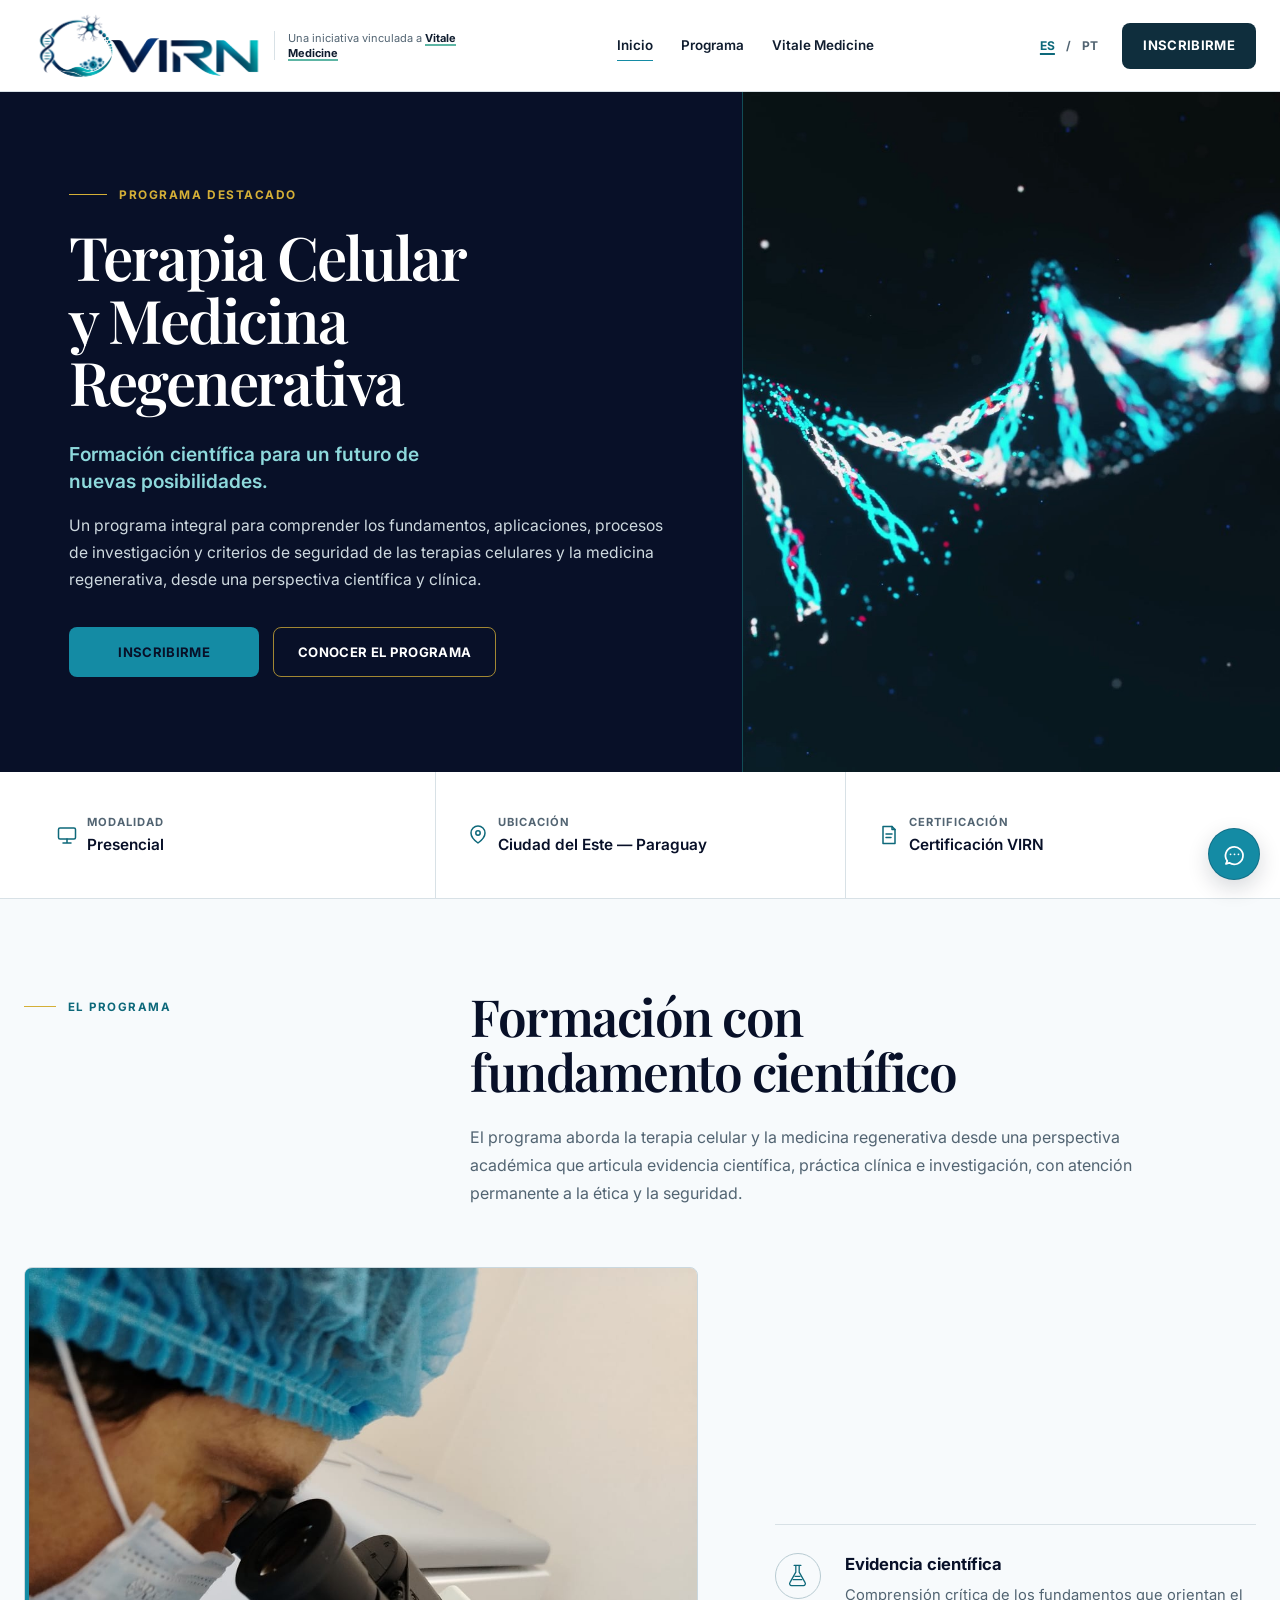
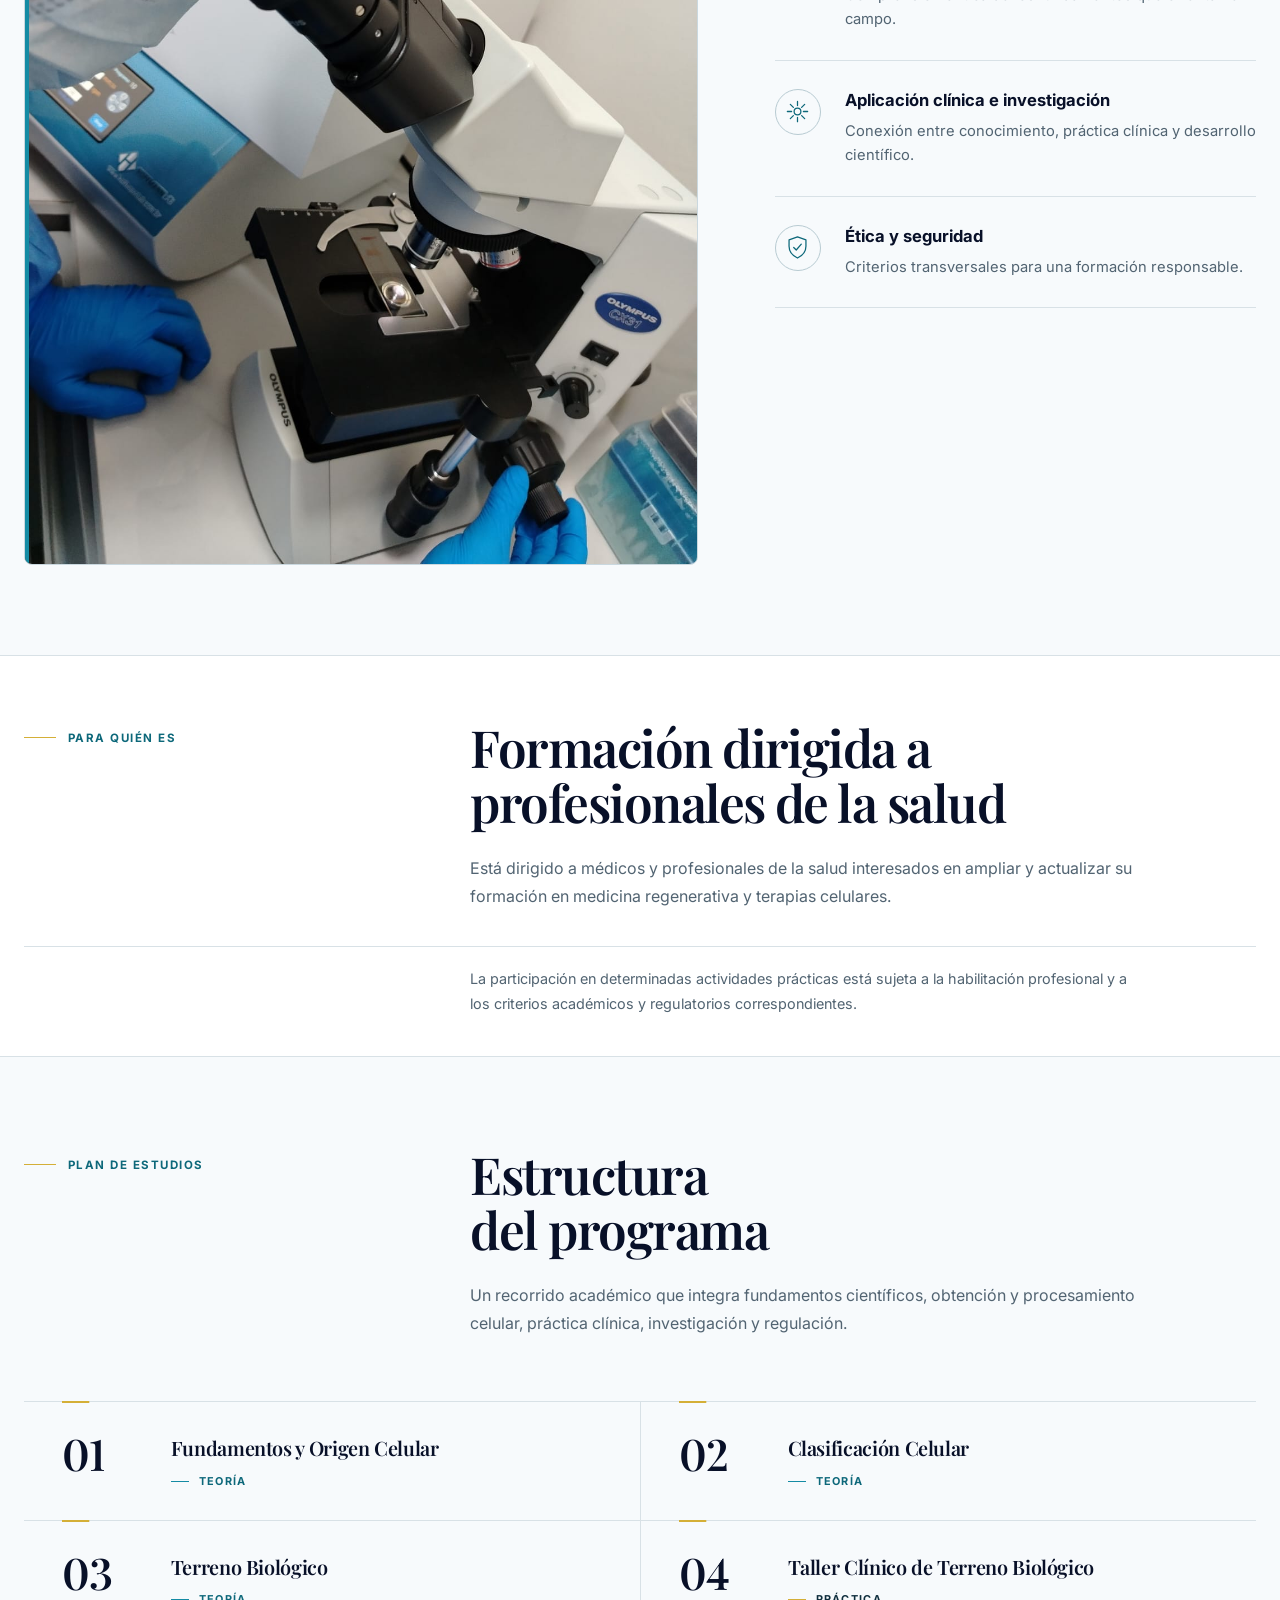
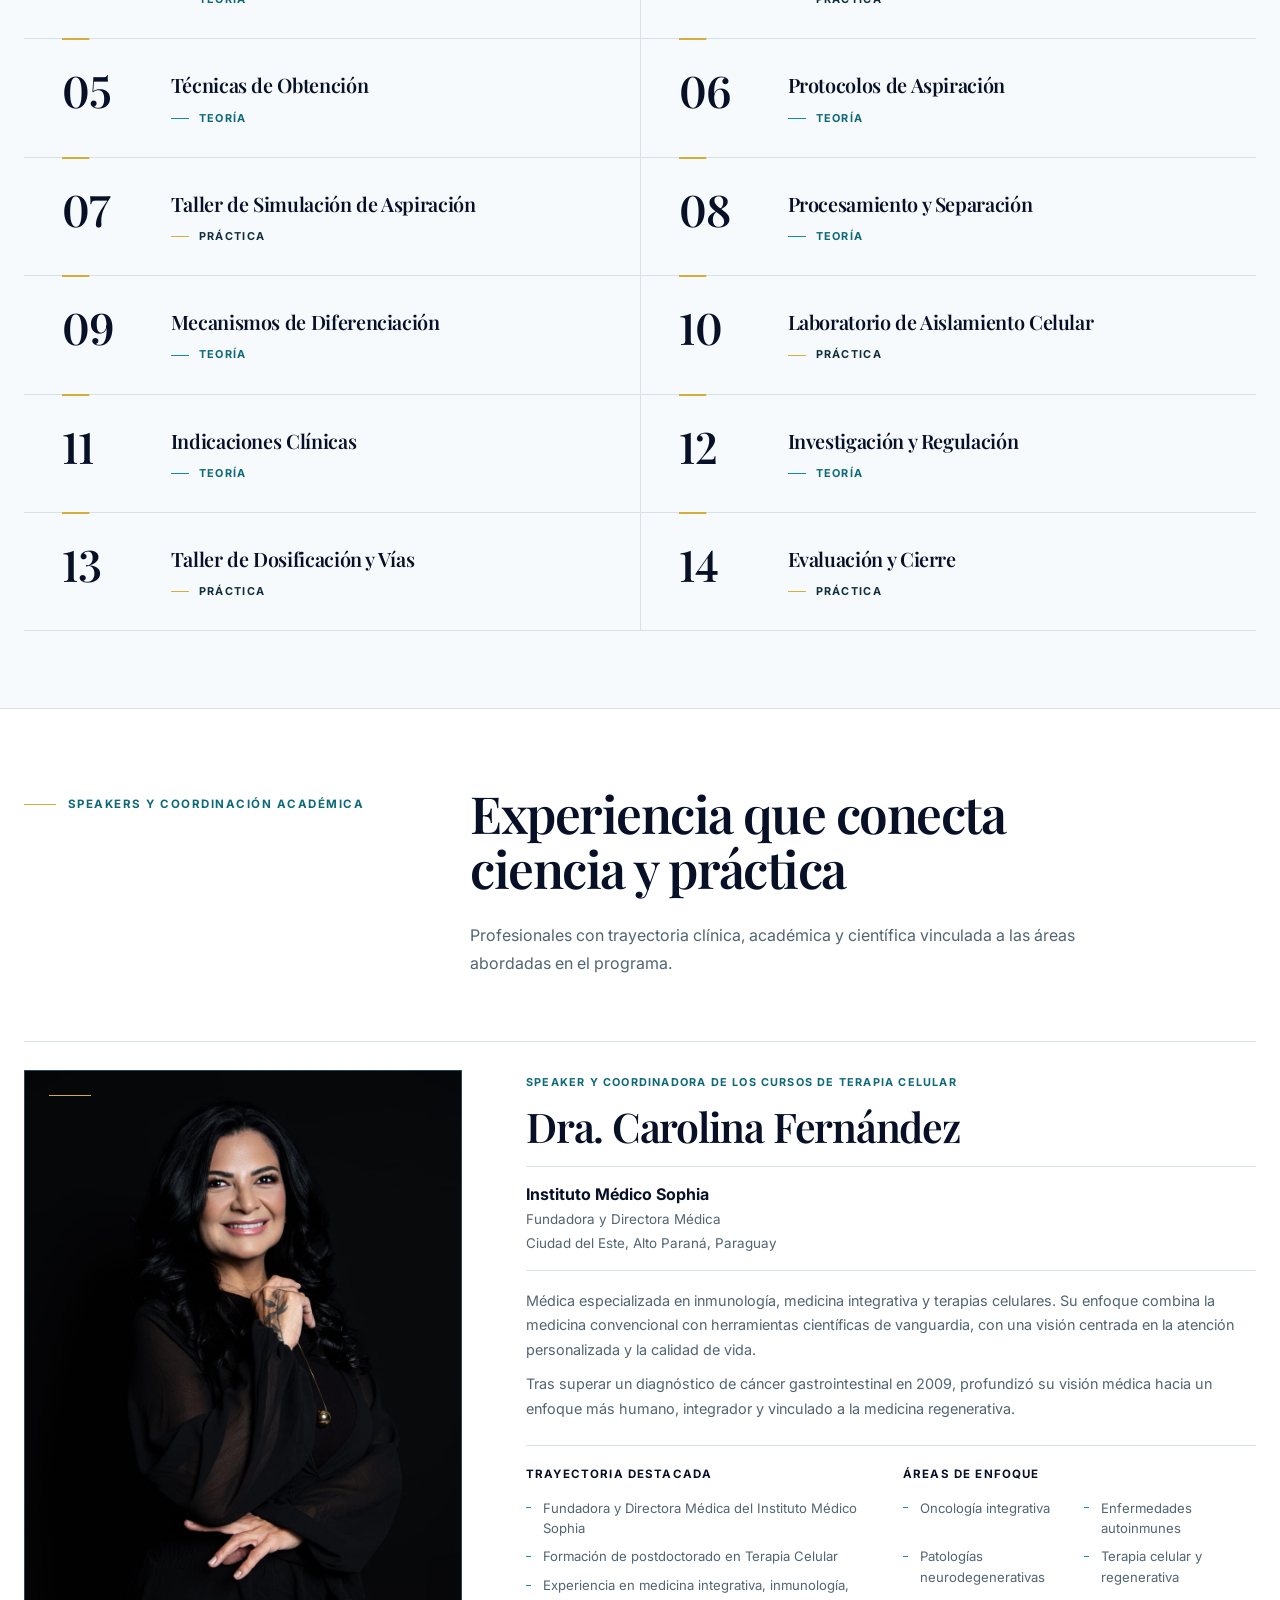
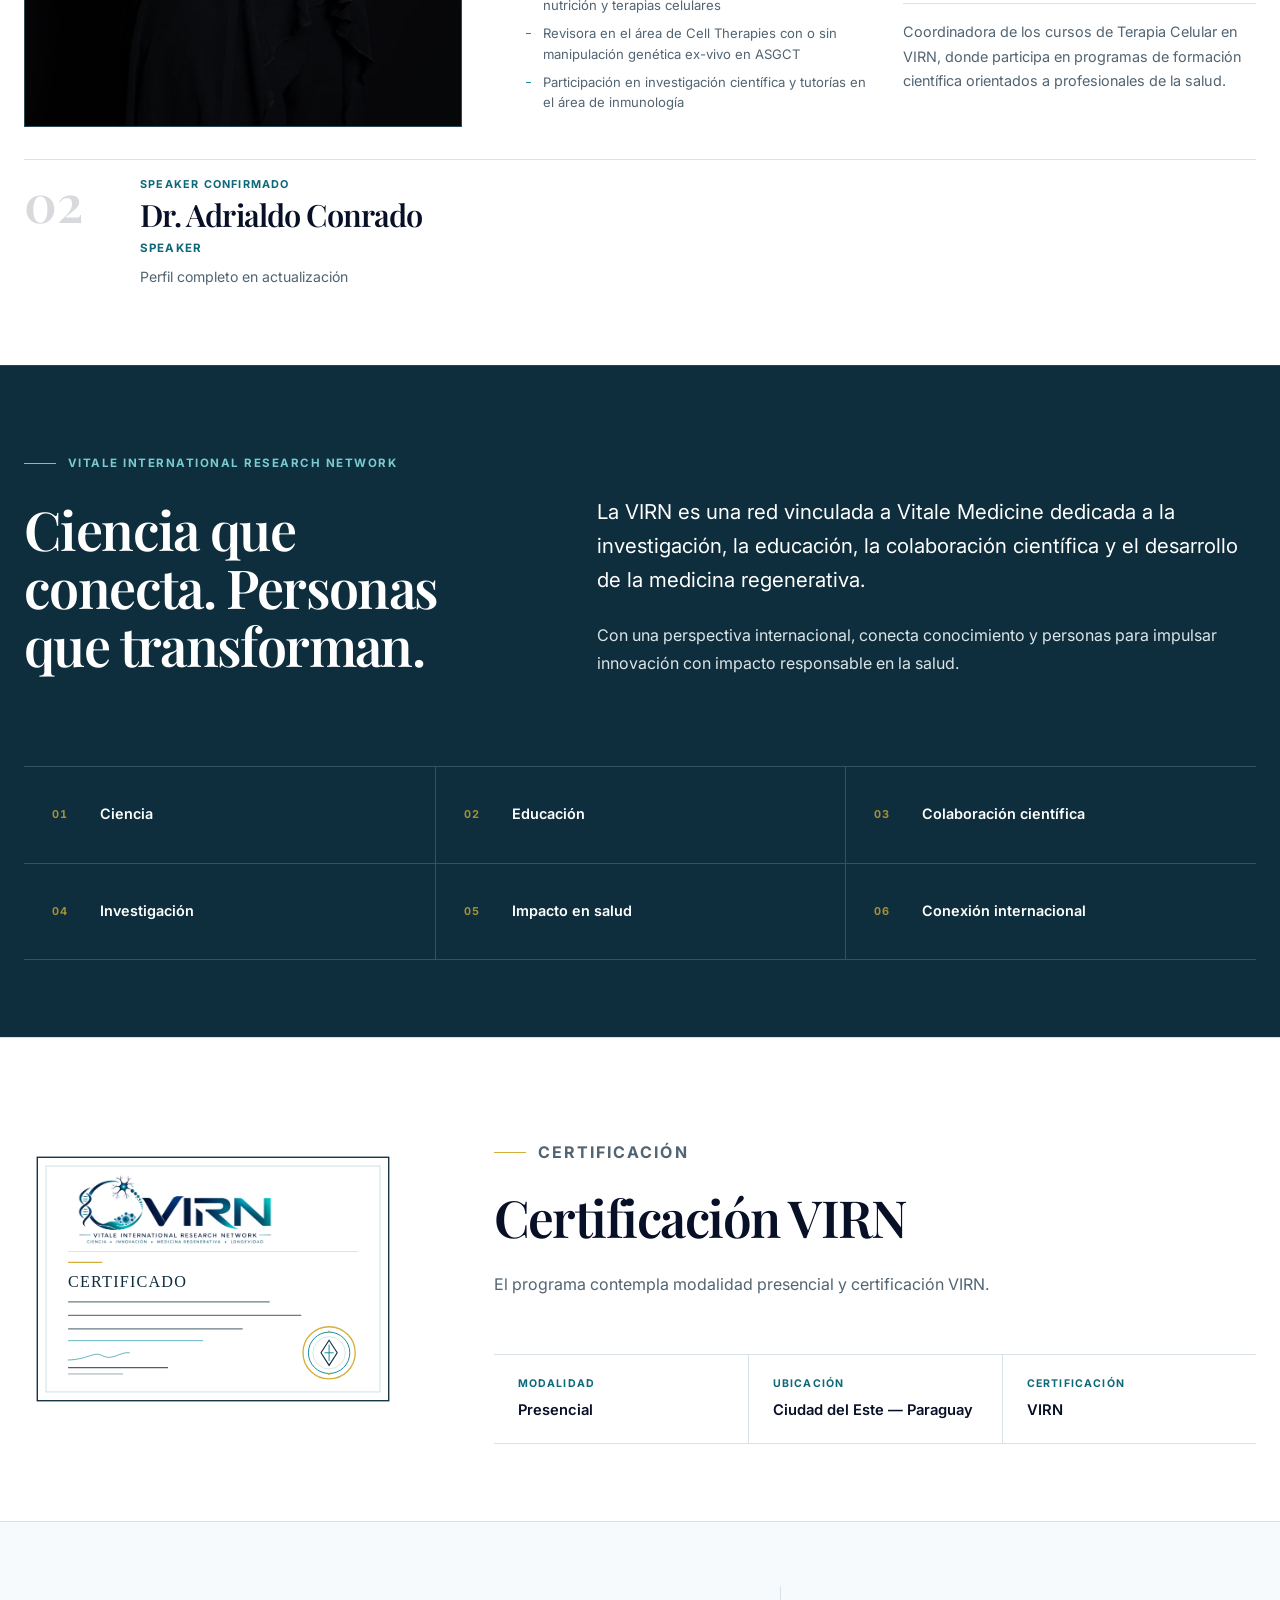
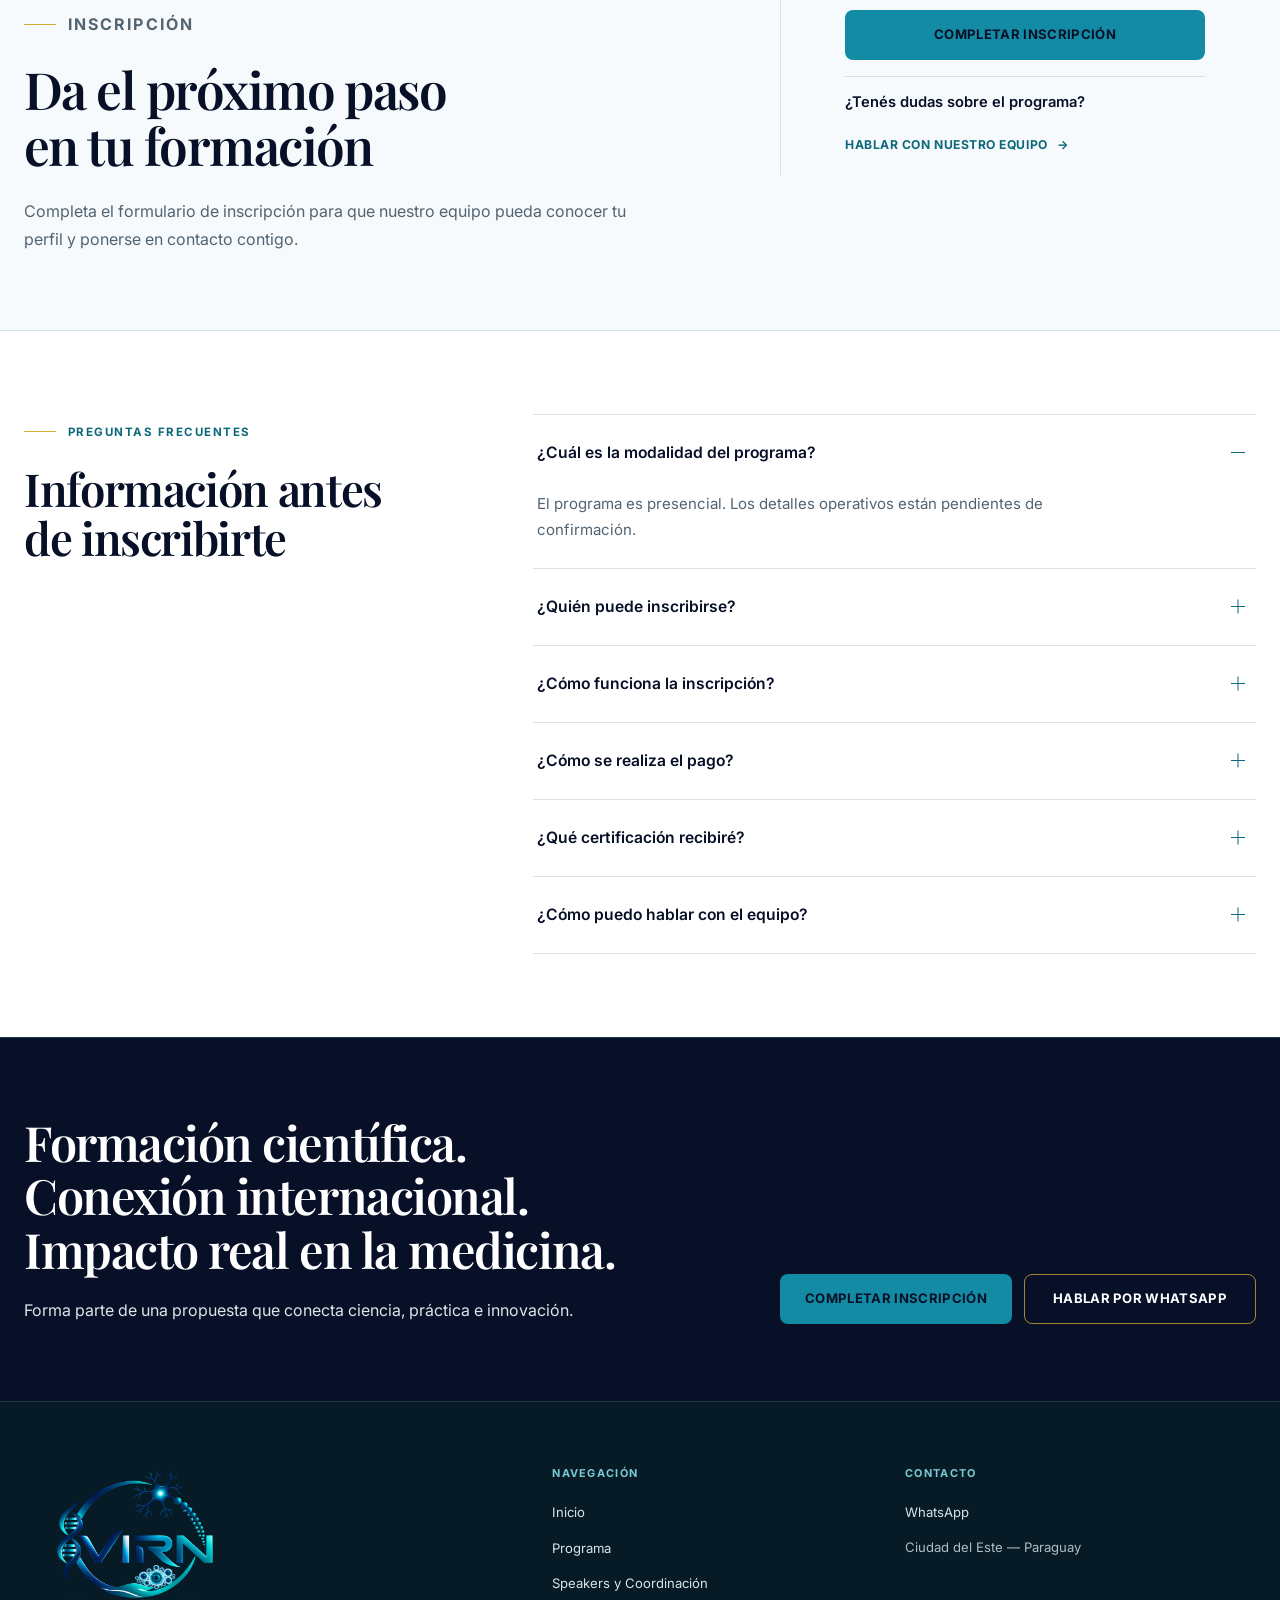
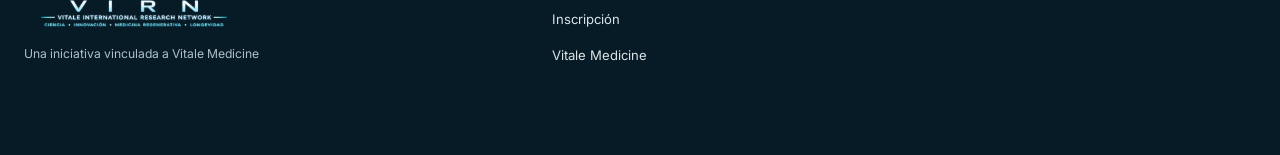
==== commit 6a574725: "feat: publish VIRN landing page" ====
--- a/virn/index.html
+++ b/virn/index.html
@@ -70,7 +70,7 @@
                     <p class="virn-hero__eyebrow"><span aria-hidden="true"></span>Programa destacado</p>
                     <h1 id="hero-title">Terapia Celular y Medicina Regenerativa</h1>
                     <p class="virn-hero__lead">Formación científica para un futuro de nuevas posibilidades.</p>
-                    <p class="virn-hero__description">Un programa integral para comprender, aplicar y desarrollar terapias celulares seguras, eficaces y basadas en evidencia científica, con enfoque en la práctica clínica y la investigación.</p>
+                    <p class="virn-hero__description">Un programa integral para comprender los fundamentos, aplicaciones, procesos de investigación y criterios de seguridad de las terapias celulares y la medicina regenerativa, desde una perspectiva científica y clínica.</p>
                     <div class="virn-hero__actions" aria-label="Acciones del programa">
                         <a class="button button--primary" href="https://docs.google.com/forms/d/e/1FAIpQLSdysG_EylQVM3xEJhIUnHSqOKPeY5G3MnH0f3-DwovP5vwmvw/viewform?usp=publish-editor" target="_blank" rel="noopener noreferrer">Inscribirme</a>
                         <a class="button button--secondary" href="#programa">Conocer el programa</a>
--- a/virn/virn.css
+++ b/virn/virn.css
@@ -279,7 +279,7 @@
     display: grid;
     grid-template-columns: minmax(0, 58fr) minmax(380px, 42fr);
     width: min(100%, 1440px);
-    min-height: min(720px, calc(100dvh - var(--header-height)));
+    min-height: min(680px, calc(100dvh - var(--header-height)));
     margin-inline: auto;
 }
 
@@ -288,7 +288,7 @@
     flex-direction: column;
     justify-content: center;
     min-width: 0;
-    padding: clamp(64px, 7vw, 104px) clamp(32px, 5.4vw, 78px);
+    padding: clamp(56px, 6vw, 84px) clamp(32px, 5.4vw, 78px);
 }
 
 .virn-hero__eyebrow {
@@ -448,7 +448,7 @@
 }
 
 .program-overview {
-    padding-block: clamp(76px, 8vw, 112px);
+    padding-block: clamp(68px, 7vw, 96px);
 }
 
 .program-overview {
@@ -457,7 +457,7 @@
 }
 
 .program-audience {
-    padding-block: clamp(72px, 7vw, 96px) clamp(56px, 5vw, 72px);
+    padding-block: clamp(56px, 5vw, 68px) clamp(40px, 3vw, 44px);
     background: var(--virn-white);
 }
 
@@ -513,7 +513,7 @@
     grid-template-columns: minmax(0, 7fr) minmax(340px, 5fr);
     gap: clamp(42px, 6vw, 78px);
     align-items: stretch;
-    margin-top: clamp(52px, 6vw, 76px);
+    margin-top: clamp(44px, 5vw, 60px);
 }
 
 .program-overview__visual {
@@ -608,7 +608,7 @@
     grid-template-columns: minmax(180px, 0.32fr) minmax(0, 0.68fr);
     gap: clamp(32px, 6vw, 80px);
     align-items: start;
-    margin-top: clamp(36px, 4vw, 48px);
+    margin-top: clamp(28px, 3vw, 36px);
     padding-top: 20px;
     border-top: 1px solid var(--virn-border);
 }
@@ -625,7 +625,7 @@
 .audience-list {
     display: grid;
     grid-template-columns: repeat(3, minmax(0, 1fr));
-    margin: clamp(52px, 6vw, 72px) 0 0;
+    margin: clamp(44px, 5vw, 56px) 0 0;
     padding: 0;
     border-block: 1px solid var(--virn-border);
     list-style: none;
@@ -774,7 +774,7 @@
 }
 
 .program-faculty {
-    padding-block: clamp(64px, 6vw, 88px) clamp(64px, 7vw, 96px);
+    padding-block: clamp(64px, 6vw, 88px) clamp(56px, 6vw, 80px);
     border-top: 1px solid var(--virn-border);
     background: var(--virn-white);
 }
@@ -1078,7 +1078,7 @@
     grid-template-columns: 88px minmax(0, 1fr);
     gap: 28px;
     align-items: start;
-    padding: 28px 0 0;
+    padding: 16px 0 0;
 }
 
 .speaker-secondary__number {
@@ -1090,12 +1090,12 @@
 }
 
 .speaker-secondary h3 {
-    margin-top: 8px;
+    margin-top: 6px;
     font-size: clamp(1.65rem, 2.4vw, 2.2rem);
 }
 
 .speaker-secondary__role {
-    margin: 10px 0 0;
+    margin: 8px 0 0;
     color: #0d687a;
     font-size: 0.72rem;
     font-weight: 700;
@@ -1104,7 +1104,7 @@
 }
 
 .speaker-secondary__status {
-    margin: 10px 0 0;
+    margin: 8px 0 0;
     color: var(--virn-muted);
     font-size: 0.88rem;
     line-height: 1.6;
@@ -1305,7 +1305,7 @@
 }
 
 .program-registration {
-    padding-block: clamp(60px, 6vw, 80px) clamp(68px, 7vw, 96px);
+    padding-block: clamp(56px, 5vw, 68px) clamp(56px, 6vw, 80px);
     border-top: 1px solid var(--virn-border);
     background: var(--virn-light);
 }
@@ -1330,6 +1330,10 @@
     text-wrap: balance;
 }
 
+.faq-intro h2 {
+    font-size: clamp(2.3rem, 3.55vw, 3.25rem);
+}
+
 .registration-copy > p {
     max-width: 62ch;
     margin: 24px 0 0;
@@ -1339,7 +1343,7 @@
 }
 
 .registration-actions {
-    padding: 34px 0 8px clamp(32px, 5vw, 68px);
+    padding: 24px 0 8px clamp(32px, 5vw, 68px);
     border-left: 1px solid var(--virn-border);
 }
 
@@ -1349,8 +1353,8 @@
 
 .registration-help {
     max-width: 360px;
-    margin-top: 20px;
-    padding-top: 18px;
+    margin-top: 16px;
+    padding-top: 14px;
     border-top: 1px solid var(--virn-border);
 }
 
@@ -1380,6 +1384,7 @@
 }
 
 .program-faq {
+    padding-block: clamp(64px, 6.5vw, 92px);
     border-top: 1px solid var(--virn-border);
     background: var(--virn-white);
 }
@@ -1461,7 +1466,7 @@
 }
 
 .final-cta {
-    padding-block: clamp(68px, 7vw, 92px);
+    padding-block: clamp(64px, 6vw, 80px);
     border-top: 1px solid #1c3d4a;
     background: var(--virn-navy);
     color: var(--virn-white);
@@ -1769,7 +1774,7 @@
     }
 
     .virn-hero__content {
-        padding: 70px 44px;
+        padding: 62px 44px;
     }
 
     .virn-hero h1 {
@@ -1825,11 +1830,11 @@
     }
 
     .program-overview {
-        padding-block: 76px;
+        padding-block: 68px;
     }
 
     .program-audience {
-        padding-block: 68px 56px;
+        padding-block: 60px 48px;
     }
 
     .section-intro {
@@ -1853,7 +1858,7 @@
     .audience-note {
         grid-template-columns: minmax(0, 1fr);
         gap: 0;
-        margin-top: 32px;
+        margin-top: 28px;
         padding-top: 20px;
     }
 
@@ -1864,7 +1869,7 @@
     .program-overview__body {
         grid-template-columns: minmax(0, 1fr);
         gap: 36px;
-        margin-top: 48px;
+        margin-top: 44px;
     }
 
     .program-overview__visual {
@@ -1877,7 +1882,7 @@
 
     .audience-list {
         grid-template-columns: repeat(2, minmax(0, 1fr));
-        margin-top: 48px;
+        margin-top: 40px;
     }
 
     .audience-item,
@@ -1915,7 +1920,7 @@
     }
 
     .program-faculty {
-        padding-block: 60px 68px;
+        padding-block: 60px 56px;
     }
 
     .section-intro--faculty .section-intro__copy h2 {
@@ -1945,7 +1950,7 @@
     }
 
     .program-faq {
-        padding-block: 76px;
+        padding-block: 68px;
     }
 
     .virn-institution {
@@ -1957,7 +1962,7 @@
     }
 
     .program-registration {
-        padding-block: 60px 72px;
+        padding-block: 56px 64px;
     }
 
     .virn-institution__layout {
@@ -2017,7 +2022,7 @@
 
     .registration-actions {
         max-width: 620px;
-        padding: 28px 0 0;
+        padding: 24px 0 0;
         border-top: 1px solid var(--virn-border);
         border-left: 0;
     }
@@ -2132,7 +2137,7 @@
     .speaker-secondary {
         grid-template-columns: 52px minmax(0, 1fr);
         gap: 18px;
-        padding-top: 24px;
+        padding-top: 16px;
     }
 
     .speaker-secondary__number {
@@ -2140,7 +2145,7 @@
     }
 
     .program-faq {
-        padding-block: 64px;
+        padding-block: 56px;
     }
 
     .virn-institution {
@@ -2152,7 +2157,7 @@
     }
 
     .program-registration {
-        padding-block: 56px 64px;
+        padding-block: 52px 60px;
     }
 
     .virn-institution h2 {
@@ -2225,7 +2230,7 @@
     }
 
     .registration-actions {
-        padding-top: 24px;
+        padding-top: 20px;
     }
 
     .registration-primary,
@@ -2440,11 +2445,11 @@
     }
 
     .program-overview {
-        padding-block: 64px;
+        padding-block: 56px;
     }
 
     .program-audience {
-        padding-block: 56px 48px;
+        padding-block: 48px 40px;
     }
 
     .program-curriculum {
@@ -2452,7 +2457,7 @@
     }
 
     .program-faculty {
-        padding-block: 52px 56px;
+        padding-block: 52px 48px;
     }
 
     .section-intro__copy h2,
@@ -2466,7 +2471,7 @@
     }
 
     .program-overview__body {
-        margin-top: 40px;
+        margin-top: 36px;
     }
 
     .program-overview__visual {
@@ -2491,7 +2496,7 @@
     }
 
     .audience-list {
-        margin-top: 40px;
+        margin-top: 32px;
     }
 
     .audience-item {
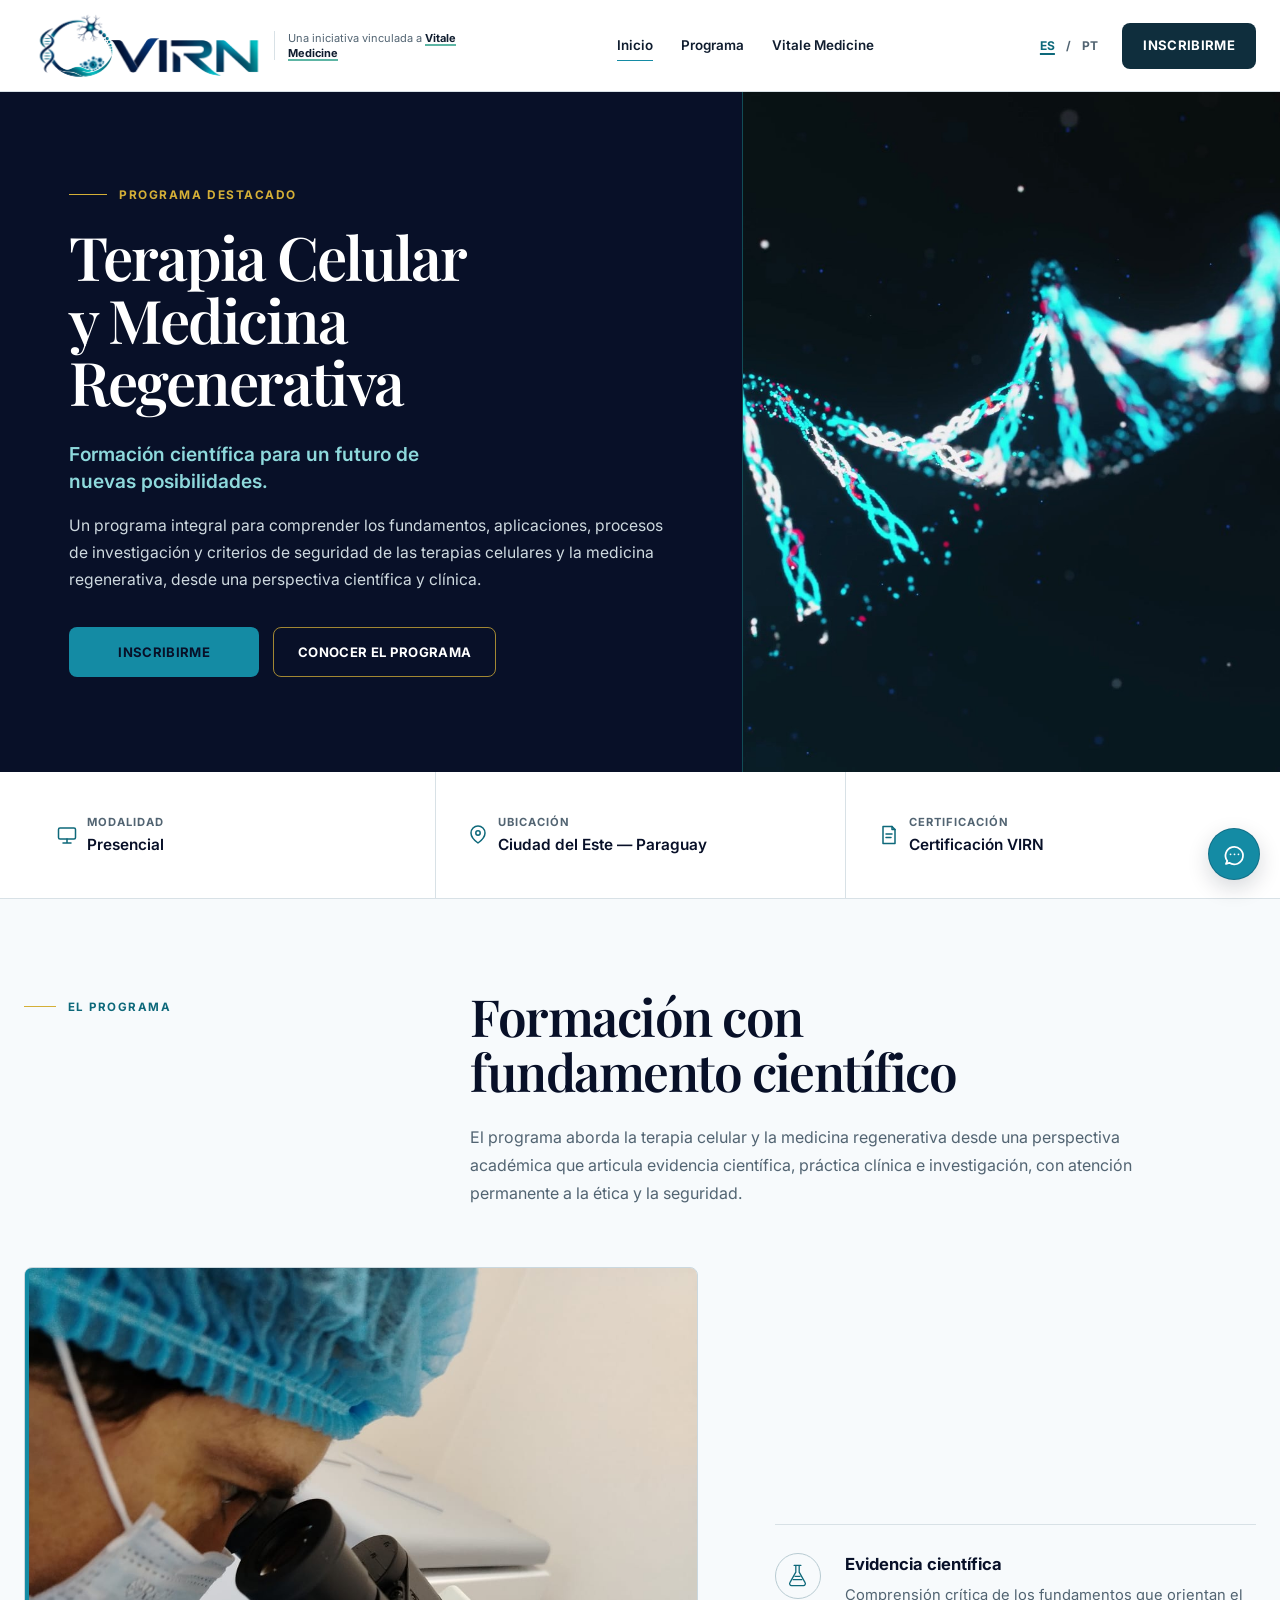
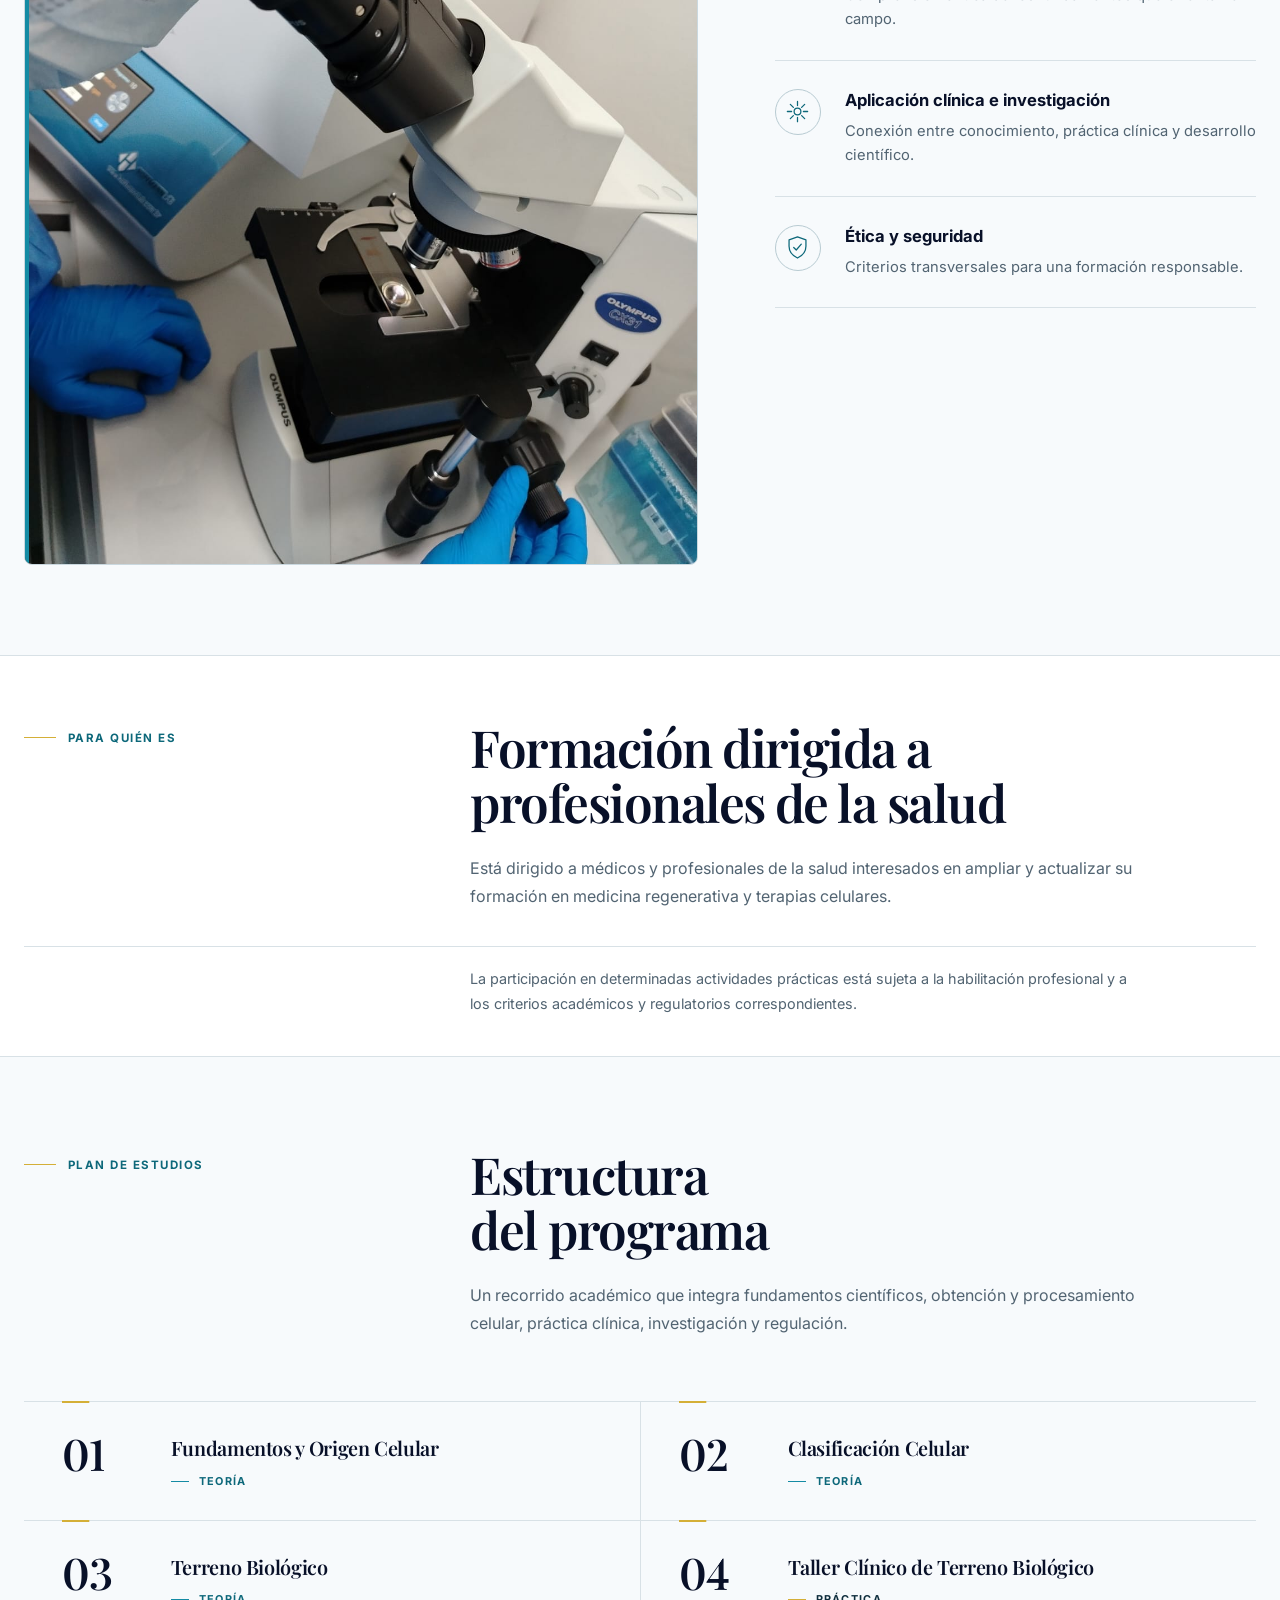
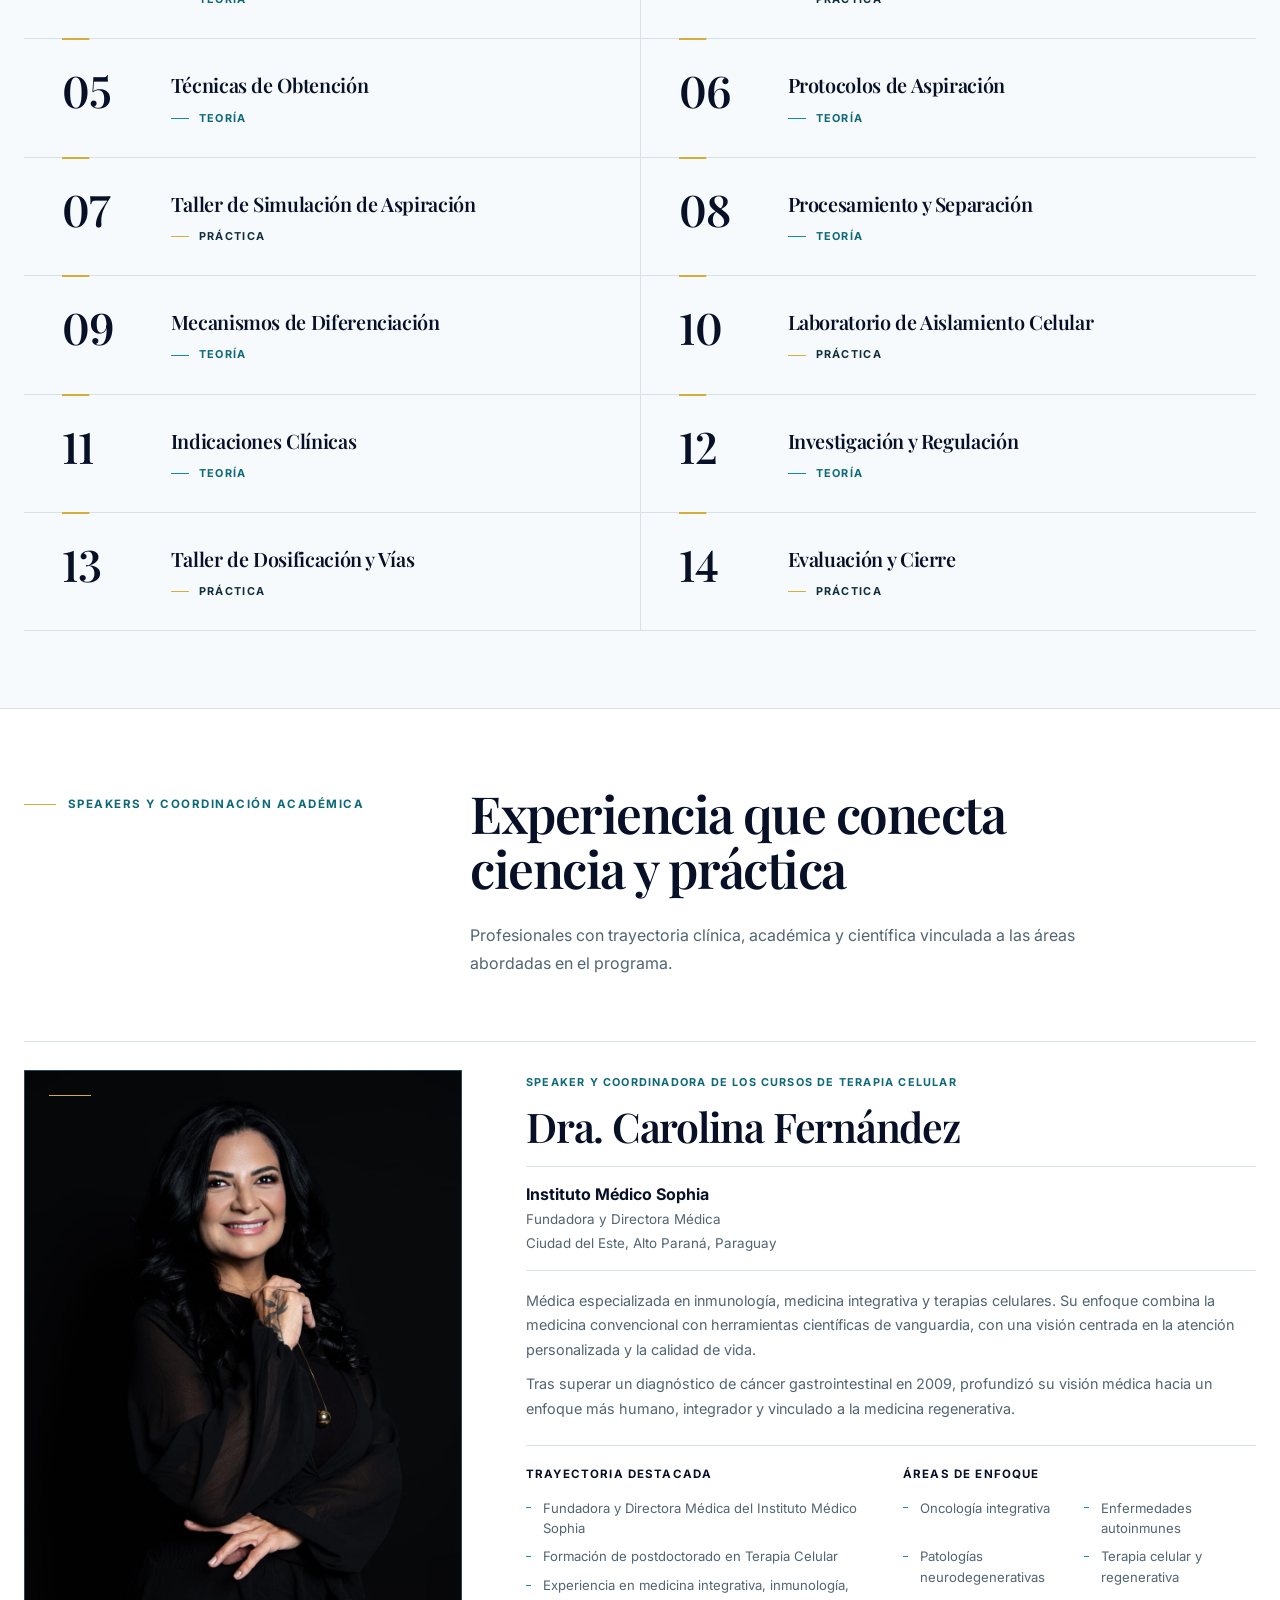
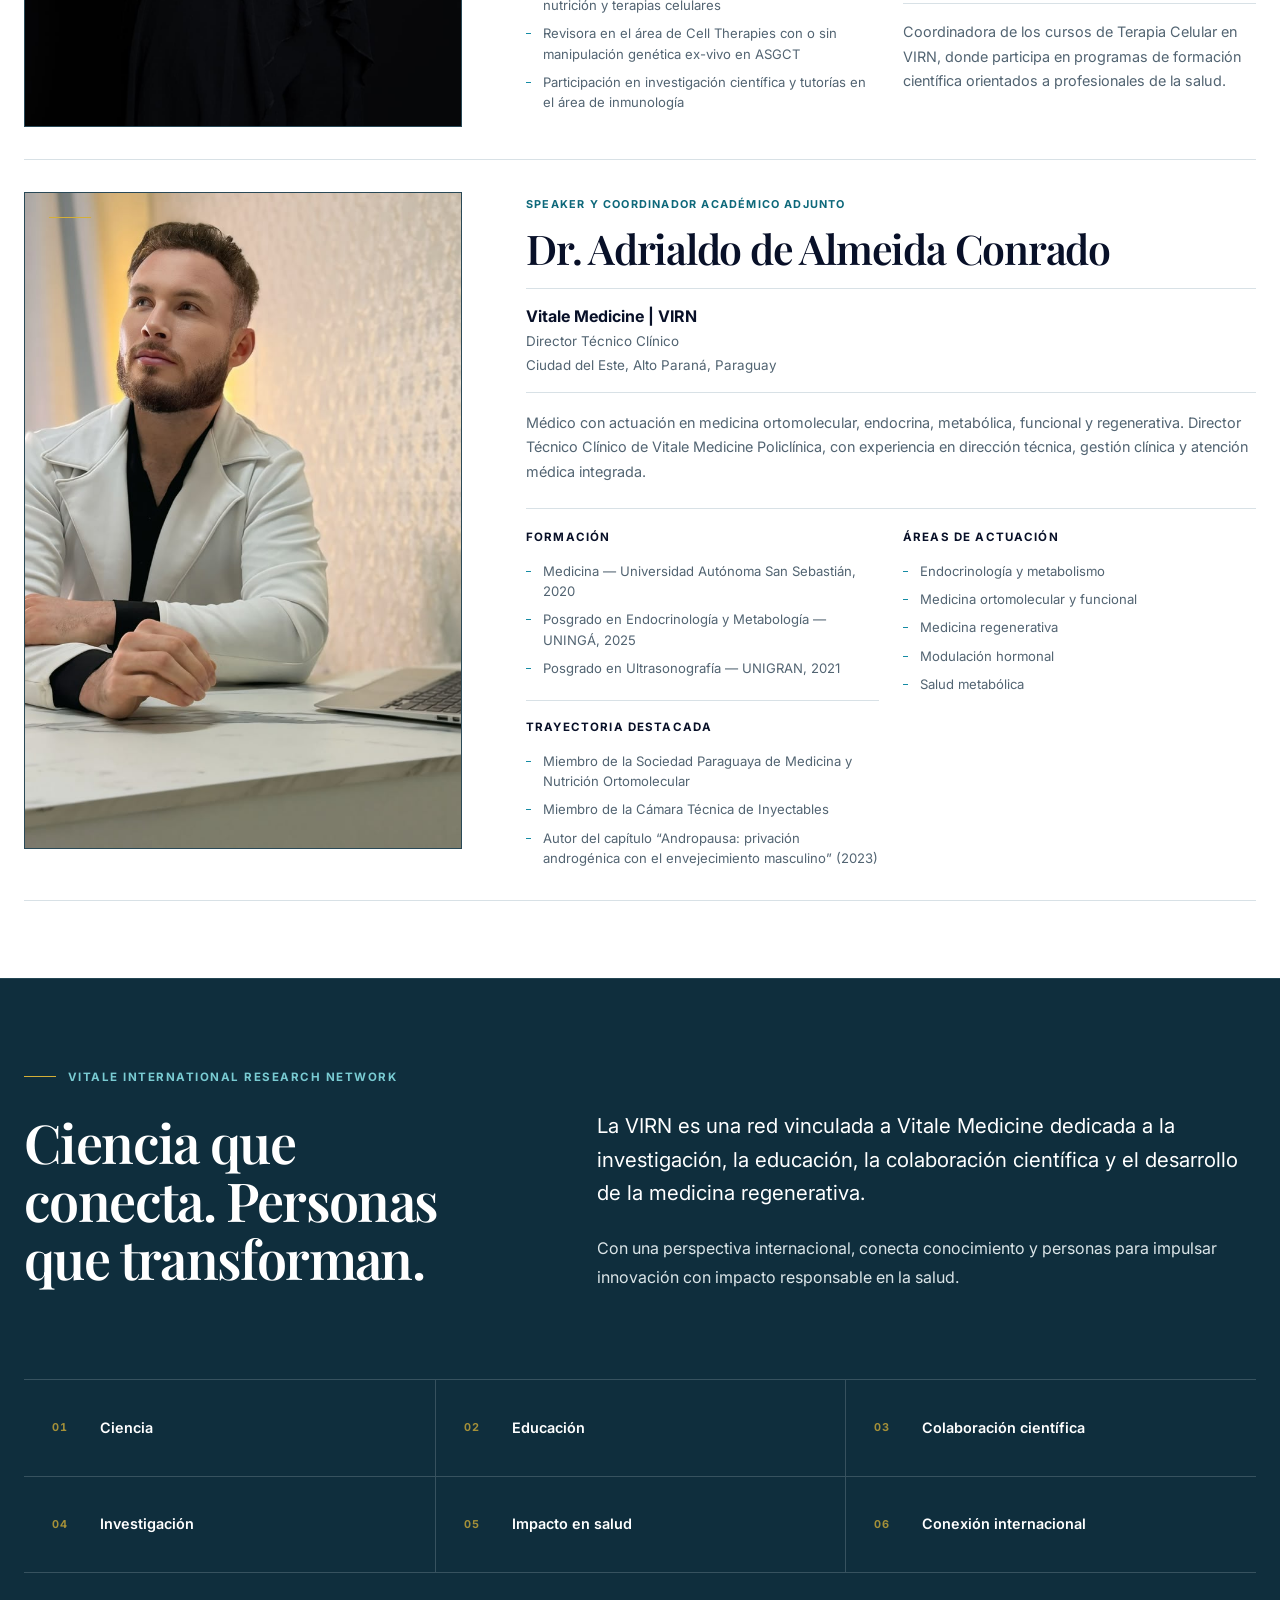
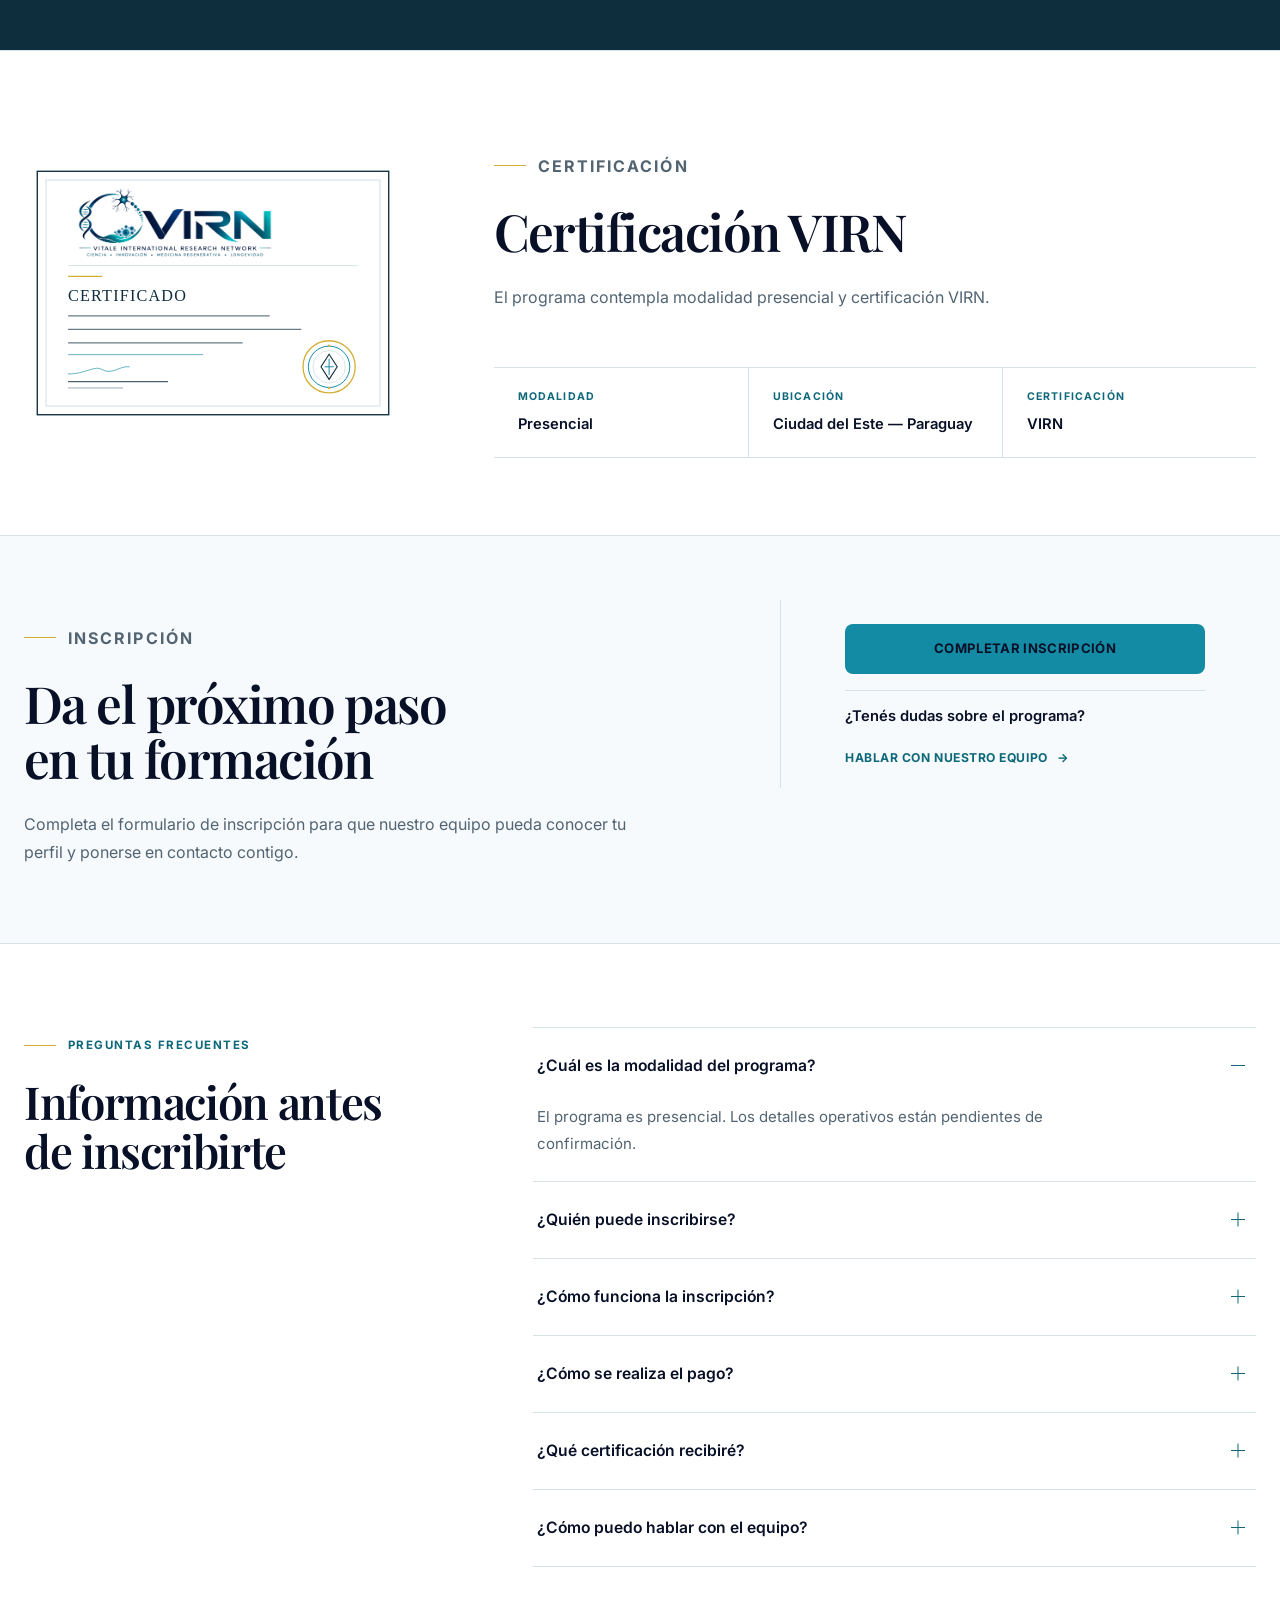
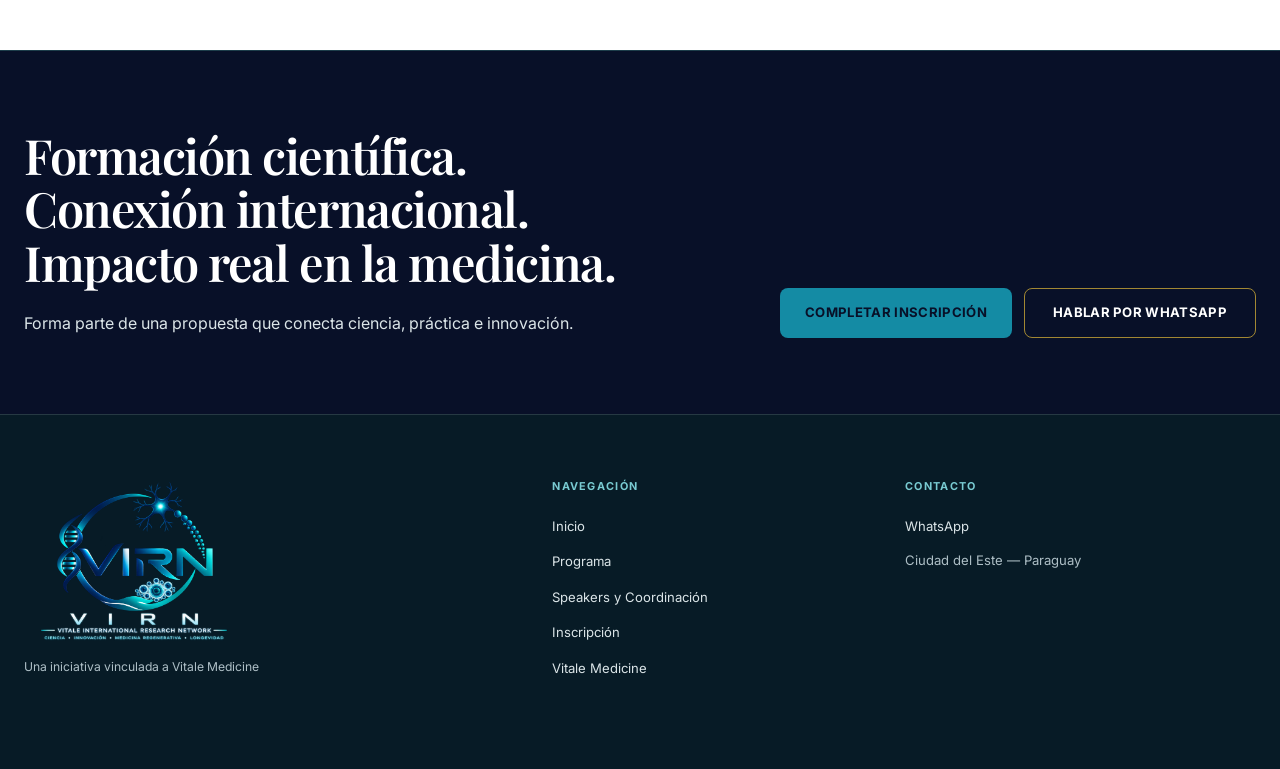
==== commit c3ba20c3: "feat: add Dr. Adrialdo VIRN speaker profile" ====
--- a/virn/index.html
+++ b/virn/index.html
@@ -292,14 +292,54 @@
                     </div>
                 </article>
 
-                <!-- SPEAKER 02: completar únicamente cuando se reciba el perfil institucional oficial. -->
-                <article class="speaker-secondary" data-content-status="pending">
-                    <span class="speaker-secondary__number" aria-hidden="true">02</span>
-                    <div>
-                        <p class="speaker-label">Speaker confirmado</p>
-                        <h3>Dr. Adrialdo Conrado</h3>
-                        <p class="speaker-secondary__role">Speaker</p>
-                        <p class="speaker-secondary__status">Perfil completo en actualización</p>
+                <article class="speaker-featured speaker-featured--adrialdo">
+                    <figure class="speaker-featured__visual">
+                        <img src="assets/speaker-adrialdo-conrado.jpg" width="960" height="1280" loading="lazy" decoding="async" alt="Retrato oficial del Dr. Adrialdo de Almeida Conrado">
+                    </figure>
+
+                    <div class="speaker-featured__content">
+                        <p class="speaker-label">Speaker y Coordinador Académico Adjunto</p>
+                        <h3>Dr. Adrialdo de Almeida Conrado</h3>
+                        <div class="speaker-affiliation">
+                            <strong>Vitale Medicine | VIRN</strong>
+                            <span>Director Técnico Clínico</span>
+                            <span>Ciudad del Este, Alto Paraná, Paraguay</span>
+                        </div>
+
+                        <div class="speaker-biography">
+                            <p>Médico con actuación en medicina ortomolecular, endocrina, metabólica, funcional y regenerativa. Director Técnico Clínico de Vitale Medicine Policlínica, con experiencia en dirección técnica, gestión clínica y atención médica integrada.</p>
+                        </div>
+
+                        <div class="speaker-details">
+                            <div>
+                                <div class="speaker-detail-group">
+                                    <h4>Formación</h4>
+                                    <ul>
+                                        <li>Medicina — Universidad Autónoma San Sebastián, 2020</li>
+                                        <li>Posgrado en Endocrinología y Metabología — UNINGÁ, 2025</li>
+                                        <li>Posgrado en Ultrasonografía — UNIGRAN, 2021</li>
+                                    </ul>
+                                </div>
+                                <div class="speaker-detail-group">
+                                    <h4>Trayectoria destacada</h4>
+                                    <ul>
+                                        <li>Miembro de la Sociedad Paraguaya de Medicina y Nutrición Ortomolecular</li>
+                                        <li>Miembro de la Cámara Técnica de Inyectables</li>
+                                        <li>Autor del capítulo “Andropausa: privación androgénica con el envejecimiento masculino” (2023)</li>
+                                    </ul>
+                                </div>
+                            </div>
+                            <div>
+                                <h4>Áreas de actuación</h4>
+                                <ul>
+                                    <li>Endocrinología y metabolismo</li>
+                                    <li>Medicina ortomolecular y funcional</li>
+                                    <li>Medicina regenerativa</li>
+                                    <li>Modulación hormonal</li>
+                                    <li>Salud metabólica</li>
+                                </ul>
+                            </div>
+                        </div>
                     </div>
                 </article>
             </div>
--- a/virn/virn.css
+++ b/virn/virn.css
@@ -973,8 +973,7 @@
     text-transform: uppercase;
 }
 
-.speaker-featured h3,
-.speaker-secondary h3 {
+.speaker-featured h3 {
     margin: 14px 0 0;
     color: var(--virn-navy);
     font-family: var(--font-display);
@@ -1073,41 +1072,22 @@
     border-top: 1px solid var(--virn-border);
 }
 
-.speaker-secondary {
-    display: grid;
-    grid-template-columns: 88px minmax(0, 1fr);
-    gap: 28px;
-    align-items: start;
-    padding: 16px 0 0;
-}
-
-.speaker-secondary__number {
-    color: rgba(8, 16, 40, 0.16);
-    font-family: var(--font-display);
-    font-size: 3.25rem;
-    font-weight: 600;
-    line-height: 1;
-}
-
-.speaker-secondary h3 {
-    margin-top: 6px;
-    font-size: clamp(1.65rem, 2.4vw, 2.2rem);
-}
-
-.speaker-secondary__role {
-    margin: 8px 0 0;
-    color: #0d687a;
-    font-size: 0.72rem;
-    font-weight: 700;
-    letter-spacing: 0.1em;
-    text-transform: uppercase;
-}
-
-.speaker-secondary__status {
-    margin: 8px 0 0;
-    color: var(--virn-muted);
-    font-size: 0.88rem;
-    line-height: 1.6;
+.speaker-featured--adrialdo {
+    margin-top: 0;
+    padding-top: 32px;
+    border-top: 0;
+}
+
+.speaker-featured--adrialdo .speaker-featured__visual img {
+    object-position: left 20%;
+    transform: scale(1.18);
+    transform-origin: 35% 25%;
+}
+
+.speaker-featured--adrialdo .speaker-detail-group + .speaker-detail-group {
+    margin-top: 22px;
+    padding-top: 18px;
+    border-top: 1px solid var(--virn-border);
 }
 
 .virn-institution {
@@ -2134,16 +2114,6 @@
         grid-template-columns: minmax(0, 1fr);
     }
 
-    .speaker-secondary {
-        grid-template-columns: 52px minmax(0, 1fr);
-        gap: 18px;
-        padding-top: 16px;
-    }
-
-    .speaker-secondary__number {
-        font-size: 2.5rem;
-    }
-
     .program-faq {
         padding-block: 56px;
     }
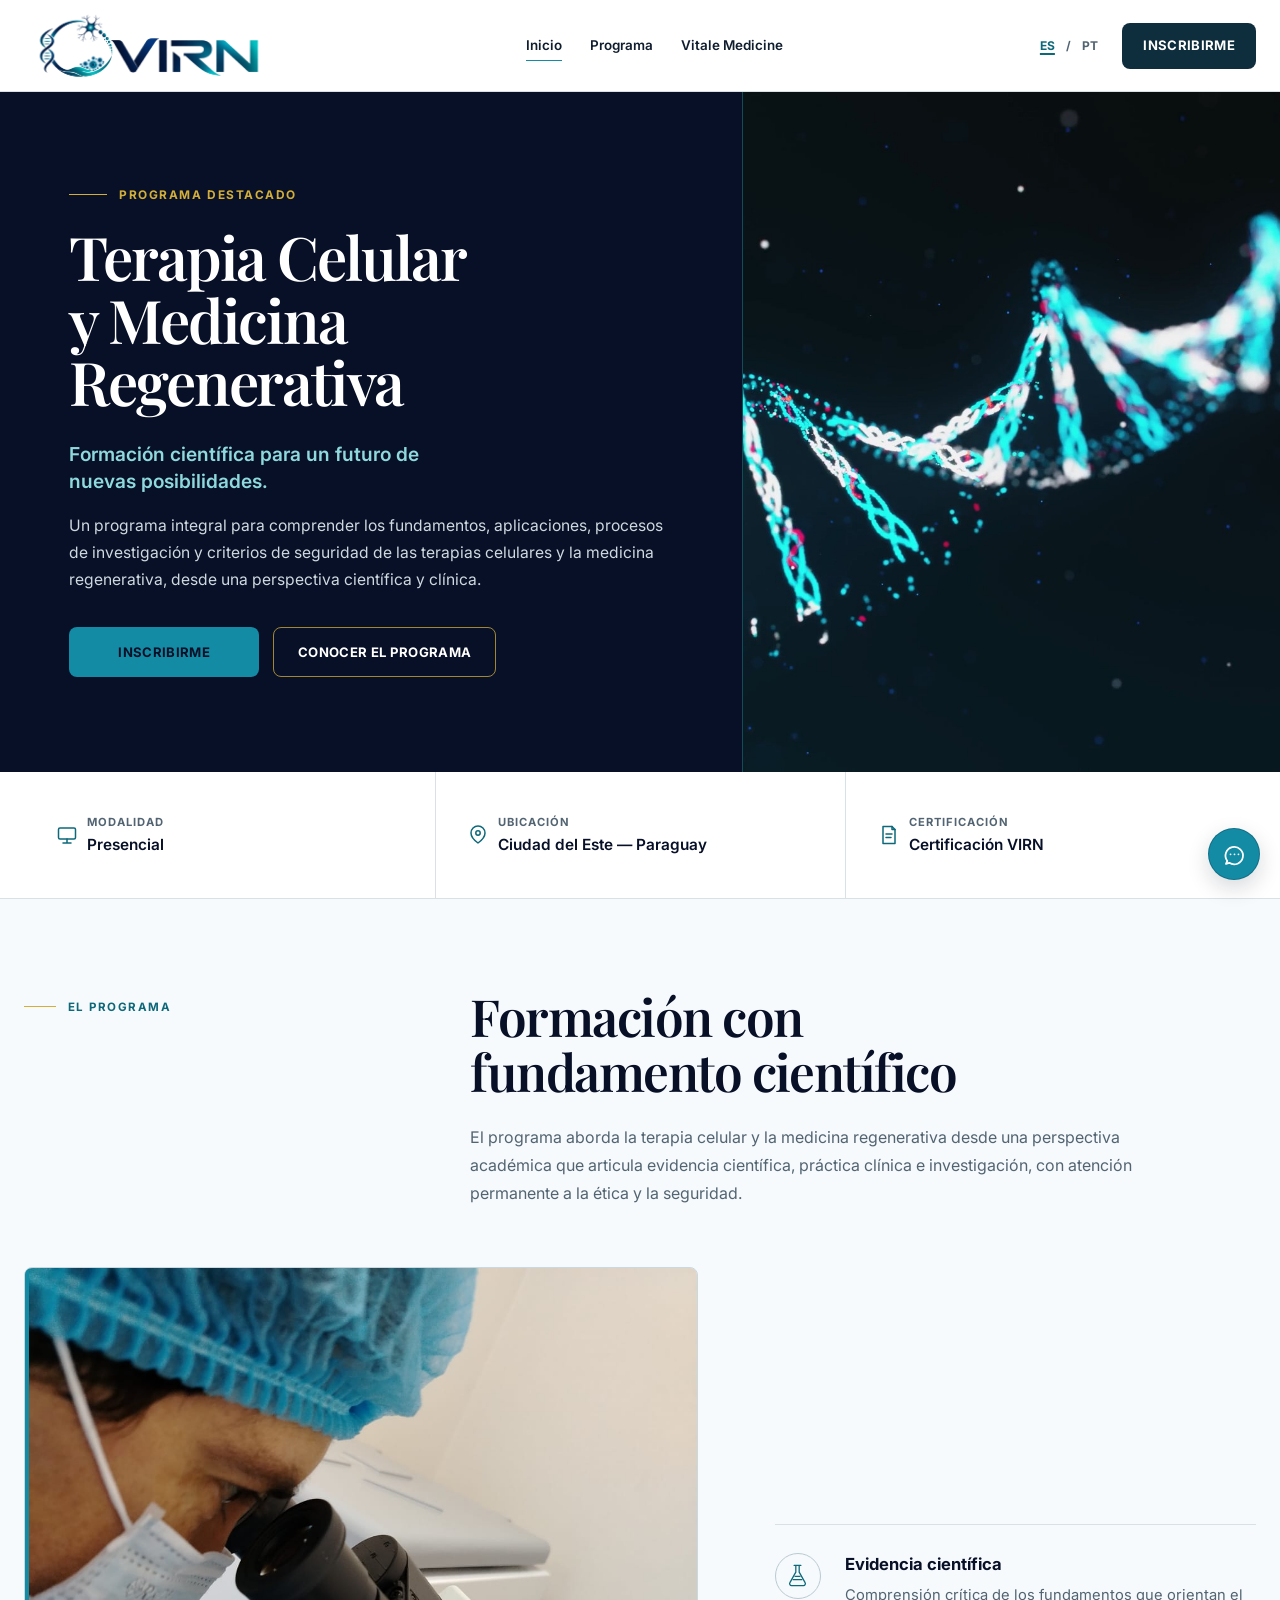
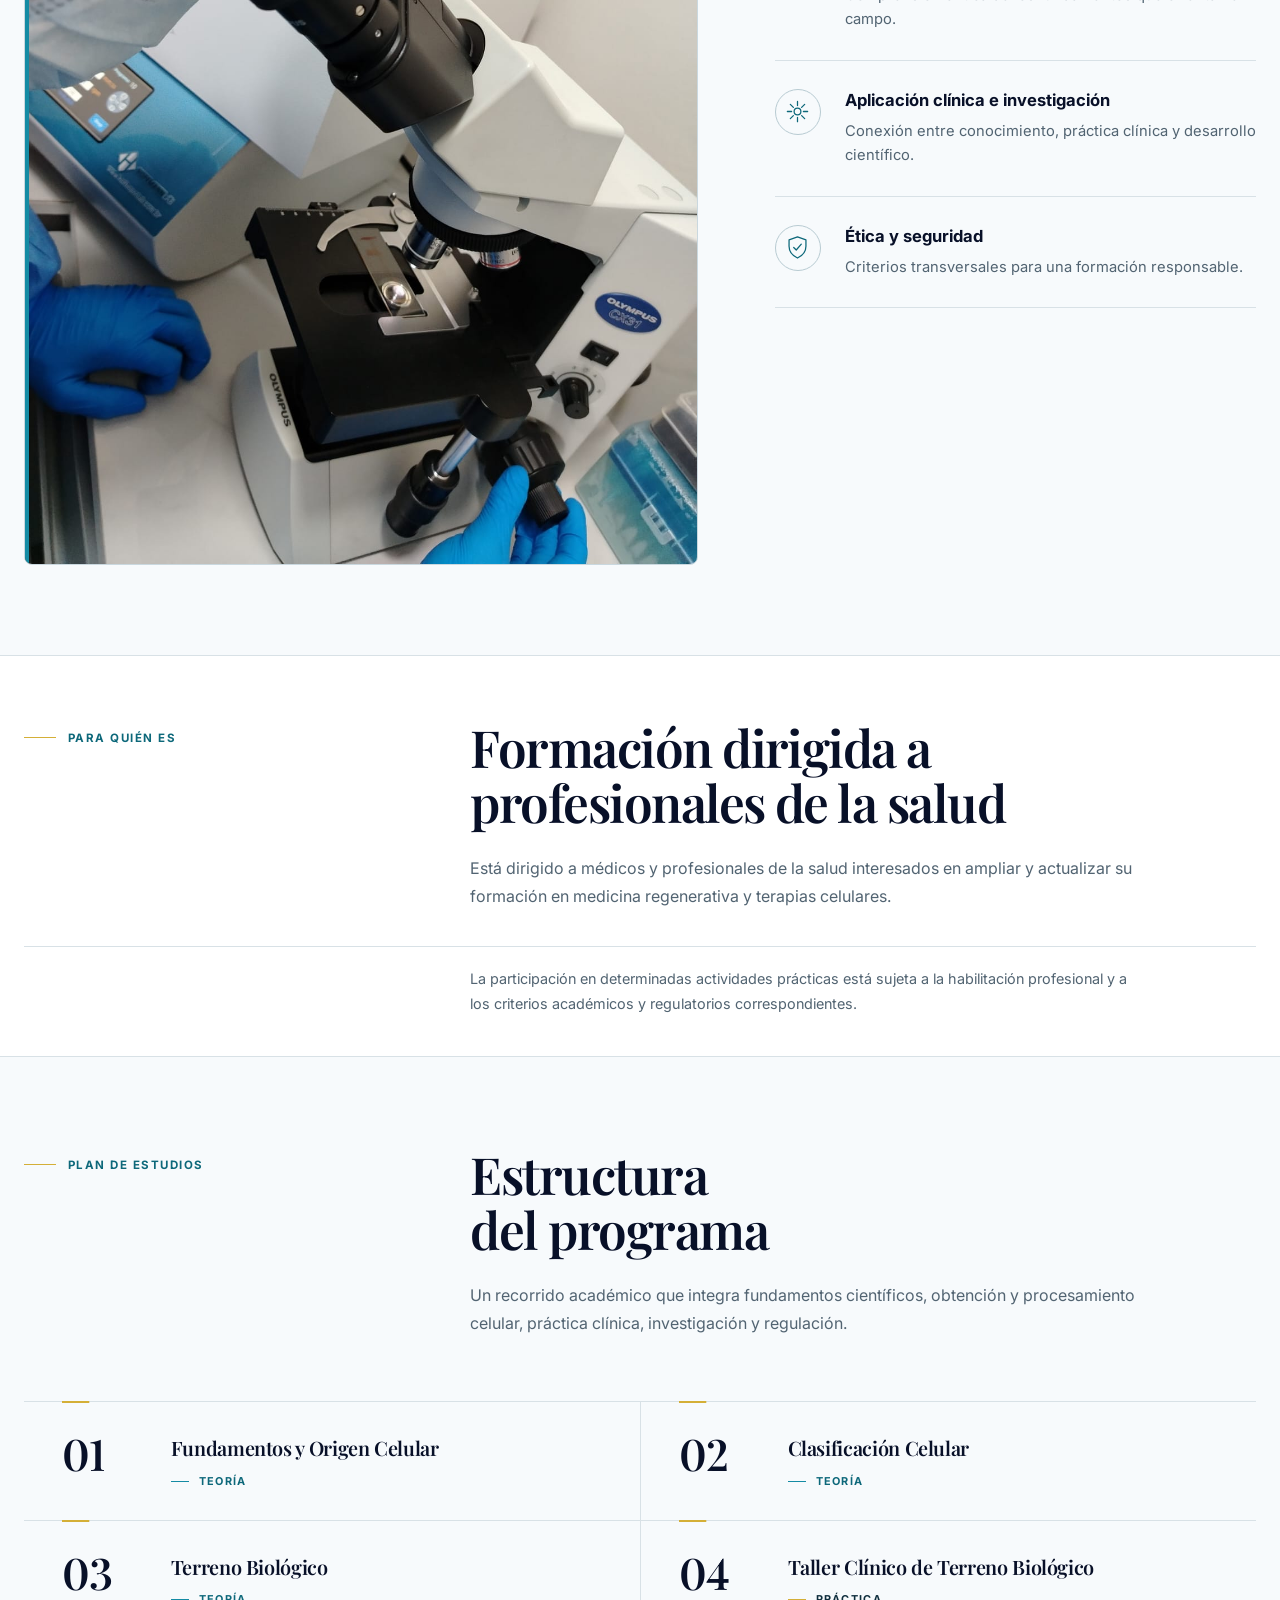
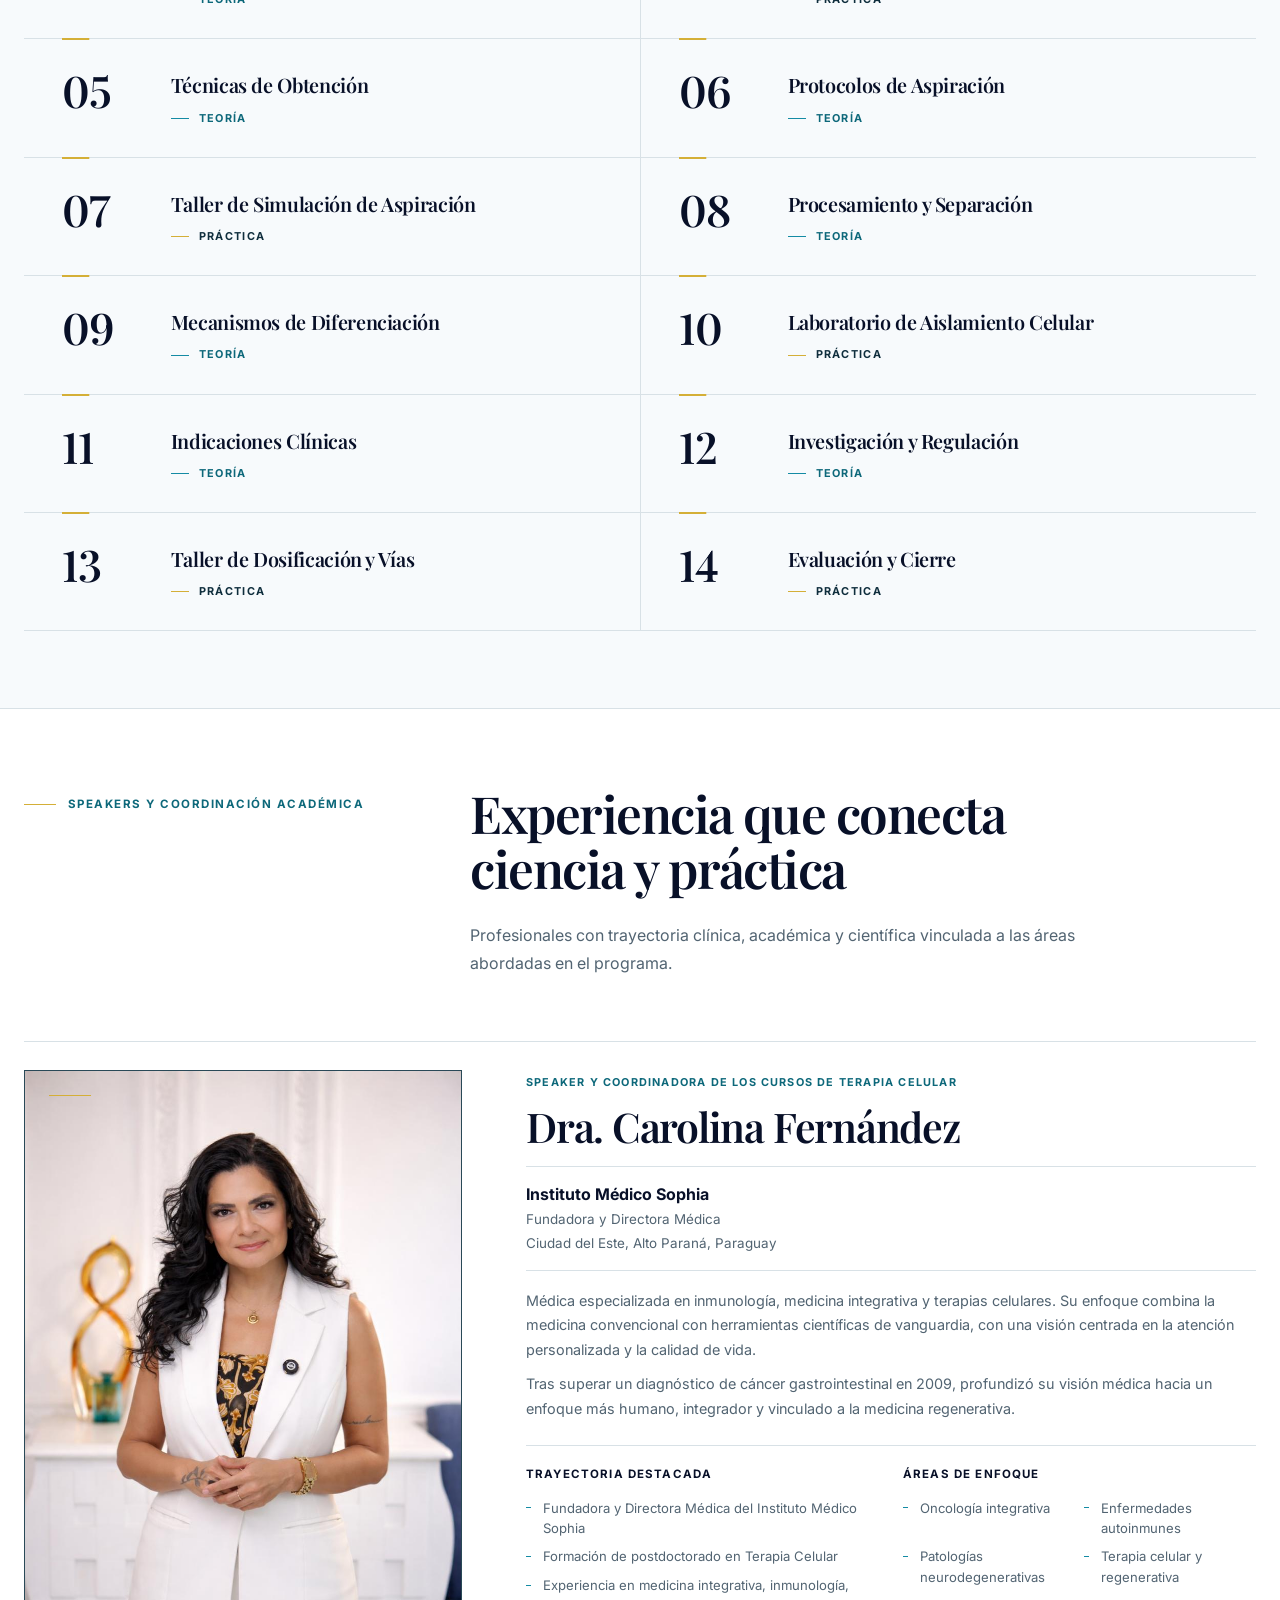
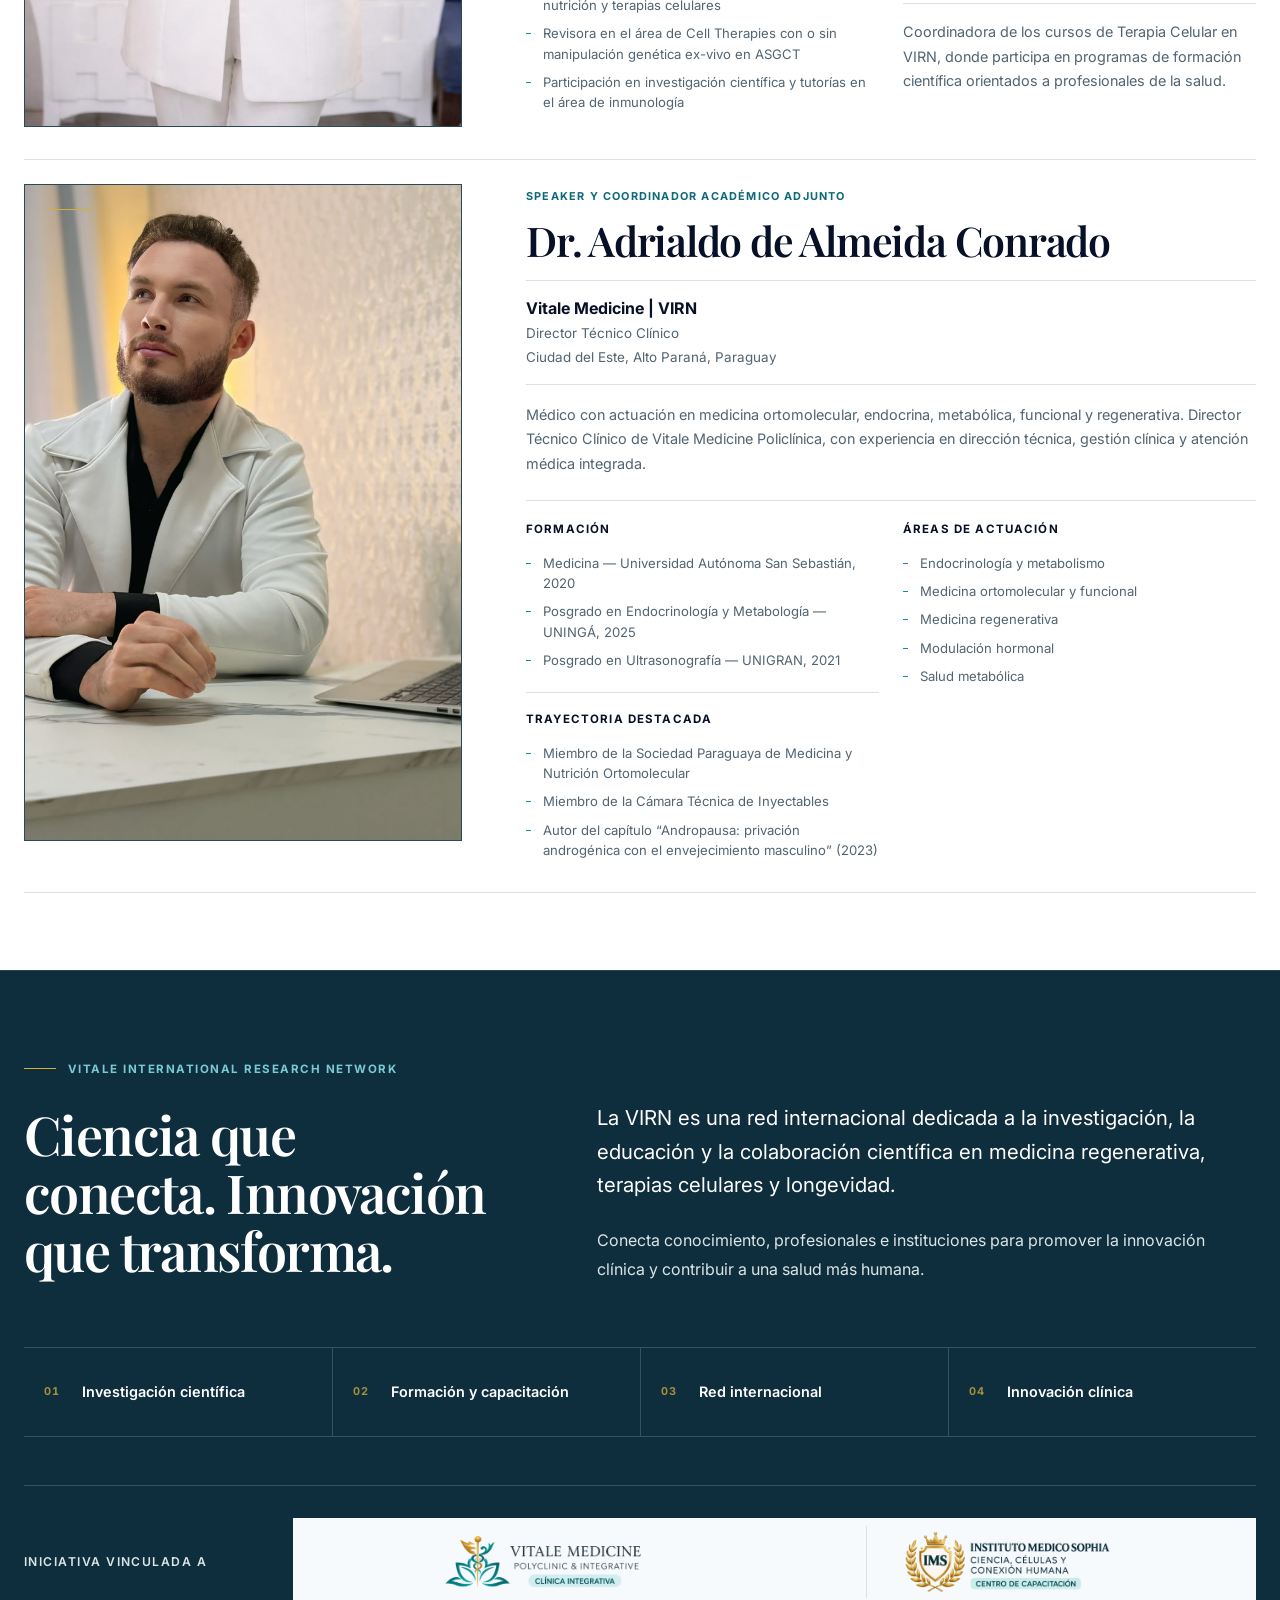
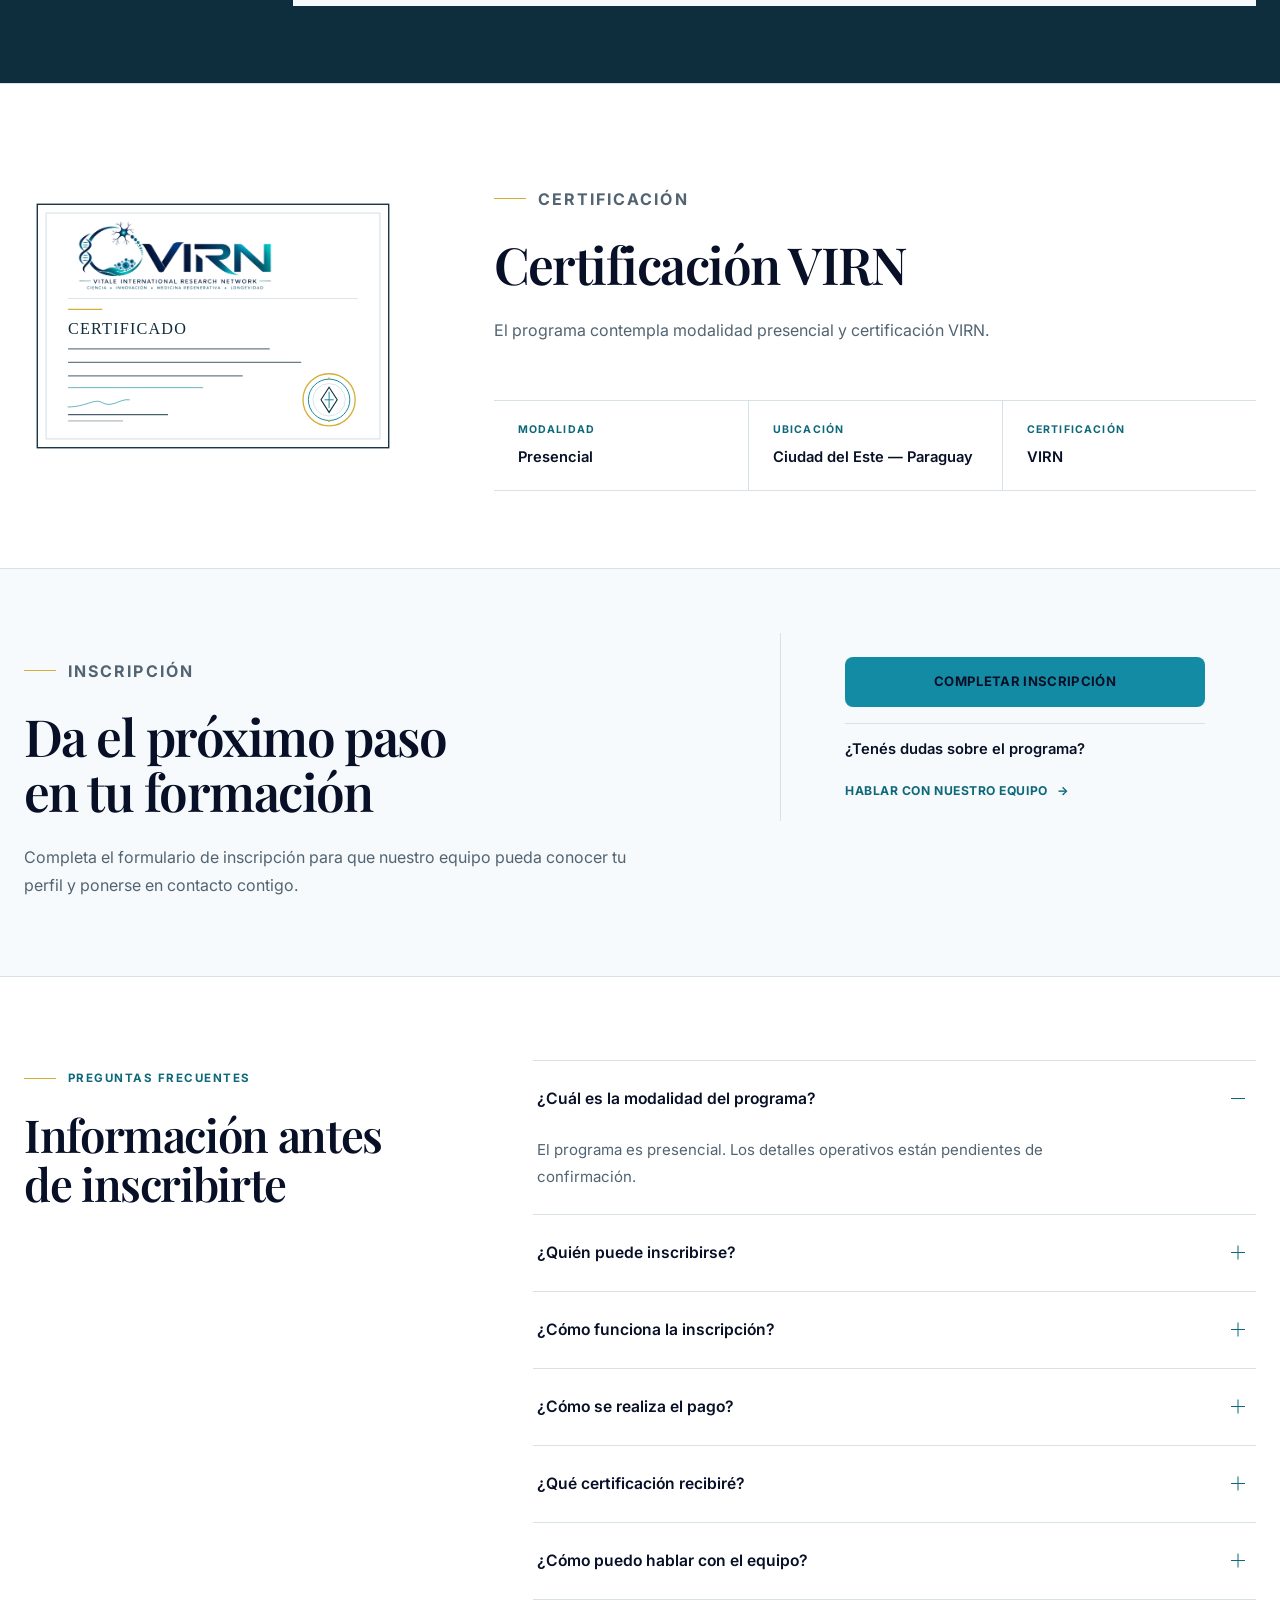
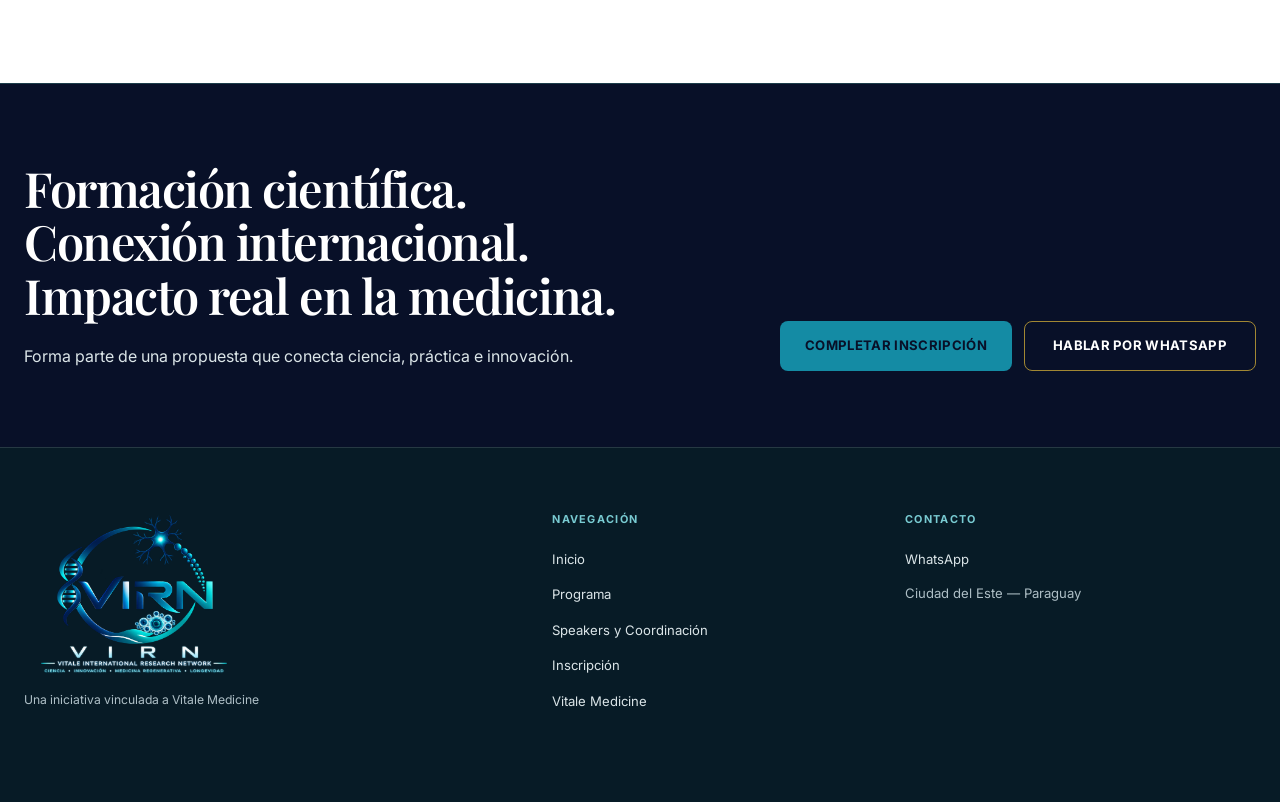
==== commit 0f1be2aa: "feat: finalize VIRN landing page preview" ====
--- a/virn/index.html
+++ b/virn/index.html
@@ -21,7 +21,6 @@
                 <a class="virn-brand__logo-frame" href="#inicio" aria-label="VIRN — Inicio">
                     <img src="assets/virn-logo-horizontal.png" alt="" width="2048" height="682" decoding="async" fetchpriority="high">
                 </a>
-                <span class="virn-brand__relation">Una iniciativa vinculada a <a href="../index.html">Vitale Medicine</a></span>
             </div>
 
             <nav class="desktop-nav" aria-label="Navegación principal">
@@ -248,9 +247,9 @@
                     </div>
                 </div>
 
-                <article class="speaker-featured">
+                <article class="speaker-featured speaker-featured--carolina">
                     <figure class="speaker-featured__visual">
-                        <img src="assets/speaker-carolina-fernandez.jpg" width="1018" height="1600" loading="lazy" decoding="async" alt="Retrato oficial de la Dra. Carolina Fernández">
+                        <img src="assets/speaker-carolina-fernandez-2026.jpg" width="853" height="1280" loading="lazy" decoding="async" alt="Retrato oficial de la Dra. Carolina Fernández">
                     </figure>
 
                     <div class="speaker-featured__content">
@@ -350,22 +349,28 @@
                 <div class="virn-institution__layout">
                     <div>
                         <p class="section-eyebrow section-eyebrow--inverse"><span aria-hidden="true"></span>Vitale International Research Network</p>
-                        <h2 id="virn-title">Ciencia que conecta. Personas que transforman.</h2>
+                        <h2 id="virn-title">Ciencia que conecta. Innovación que transforma.</h2>
                     </div>
                     <div class="virn-institution__copy">
-                        <p class="virn-institution__lead">La VIRN es una red vinculada a Vitale Medicine dedicada a la investigación, la educación, la colaboración científica y el desarrollo de la medicina regenerativa.</p>
-                        <p>Con una perspectiva internacional, conecta conocimiento y personas para impulsar innovación con impacto responsable en la salud.</p>
+                        <p class="virn-institution__lead">La VIRN es una red internacional dedicada a la investigación, la educación y la colaboración científica en medicina regenerativa, terapias celulares y longevidad.</p>
+                        <p>Conecta conocimiento, profesionales e instituciones para promover la innovación clínica y contribuir a una salud más humana.</p>
                     </div>
                 </div>
 
                 <ul class="virn-institution__pillars" aria-label="Ejes de actuación de la VIRN">
-                    <li><span aria-hidden="true">01</span><strong>Ciencia</strong></li>
-                    <li><span aria-hidden="true">02</span><strong>Educación</strong></li>
-                    <li><span aria-hidden="true">03</span><strong>Colaboración científica</strong></li>
-                    <li><span aria-hidden="true">04</span><strong>Investigación</strong></li>
-                    <li><span aria-hidden="true">05</span><strong>Impacto en salud</strong></li>
-                    <li><span aria-hidden="true">06</span><strong>Conexión internacional</strong></li>
+                    <li><span aria-hidden="true">01</span><strong>Investigación científica</strong></li>
+                    <li><span aria-hidden="true">02</span><strong>Formación y capacitación</strong></li>
+                    <li><span aria-hidden="true">03</span><strong>Red internacional</strong></li>
+                    <li><span aria-hidden="true">04</span><strong>Innovación clínica</strong></li>
                 </ul>
+
+                <div class="virn-institution__affiliations">
+                    <p>Iniciativa vinculada a</p>
+                    <div class="virn-institution__logos">
+                        <img src="assets/institution-vitale-medicine.png" width="2048" height="682" loading="lazy" decoding="async" alt="Vitale Medicine">
+                        <img src="assets/institution-instituto-medico-sophia.png" width="2048" height="682" loading="lazy" decoding="async" alt="Instituto Médico Sophia">
+                    </div>
+                </div>
             </div>
         </section>
 
--- a/virn/virn.css
+++ b/virn/virn.css
@@ -141,26 +141,6 @@
     height: auto;
 }
 
-.virn-brand__relation {
-    display: block;
-    max-width: 182px;
-    margin: 0;
-    padding-left: 13px;
-    border-left: 1px solid var(--virn-border);
-    color: var(--virn-muted);
-    font-size: 0.6875rem;
-    line-height: 1.3;
-}
-
-.virn-brand__relation a {
-    color: var(--virn-ink);
-    font-weight: 700;
-    text-decoration: underline;
-    text-decoration-color: var(--vitale-green);
-    text-decoration-thickness: 2px;
-    text-underline-offset: 2px;
-}
-
 .desktop-nav {
     display: flex;
     align-items: center;
@@ -1074,7 +1054,7 @@
 
 .speaker-featured--adrialdo {
     margin-top: 0;
-    padding-top: 32px;
+    padding-top: 24px;
     border-top: 0;
 }
 
@@ -1145,8 +1125,8 @@
 
 .virn-institution__pillars {
     display: grid;
-    grid-template-columns: repeat(3, minmax(0, 1fr));
-    margin: clamp(60px, 7vw, 88px) 0 0;
+    grid-template-columns: repeat(4, minmax(0, 1fr));
+    margin: clamp(44px, 5vw, 64px) 0 0;
     padding: 0;
     border-block: 1px solid rgba(216, 225, 230, 0.2);
     list-style: none;
@@ -1154,20 +1134,15 @@
 
 .virn-institution__pillars li {
     display: grid;
-    grid-template-columns: 34px minmax(0, 1fr);
-    gap: 14px;
+    grid-template-columns: 26px minmax(0, 1fr);
+    gap: 12px;
     align-items: center;
-    min-height: 96px;
-    padding: 22px 28px;
-}
-
-.virn-institution__pillars li:nth-child(3n + 2),
-.virn-institution__pillars li:nth-child(3n + 3) {
+    min-height: 88px;
+    padding: 18px 20px;
+}
+
+.virn-institution__pillars li + li {
     border-left: 1px solid rgba(216, 225, 230, 0.2);
-}
-
-.virn-institution__pillars li:nth-child(n + 4) {
-    border-top: 1px solid rgba(216, 225, 230, 0.2);
 }
 
 .virn-institution__pillars span {
@@ -1183,6 +1158,47 @@
     font-size: 0.9rem;
     font-weight: 600;
     line-height: 1.45;
+}
+
+.virn-institution__affiliations {
+    display: grid;
+    grid-template-columns: minmax(150px, 0.25fr) minmax(0, 1fr);
+    gap: 28px;
+    align-items: center;
+    margin-top: clamp(36px, 4vw, 48px);
+    padding-top: clamp(24px, 3vw, 32px);
+    border-top: 1px solid rgba(216, 225, 230, 0.2);
+}
+
+.virn-institution__affiliations p {
+    margin: 0;
+    color: #dbe5e8;
+    font-size: 0.76rem;
+    font-weight: 600;
+    letter-spacing: 0.12em;
+    line-height: 1.5;
+    text-transform: uppercase;
+}
+
+.virn-institution__logos {
+    display: grid;
+    grid-template-columns: repeat(2, minmax(0, 1fr));
+    align-items: center;
+    min-width: 0;
+    padding: 8px 18px;
+    background: var(--virn-light);
+}
+
+.virn-institution__logos img {
+    display: block;
+    width: min(100%, 280px);
+    height: 72px;
+    margin-inline: auto;
+    object-fit: contain;
+}
+
+.virn-institution__logos img + img {
+    border-left: 1px solid var(--virn-border);
 }
 
 .program-certification {
@@ -1964,9 +1980,7 @@
     }
 
     .virn-institution__pillars li,
-    .virn-institution__pillars li:nth-child(3n + 2),
-    .virn-institution__pillars li:nth-child(3n + 3),
-    .virn-institution__pillars li:nth-child(n + 4) {
+    .virn-institution__pillars li + li {
         border-top: 1px solid rgba(216, 225, 230, 0.2);
         border-left: 0;
     }
@@ -1977,6 +1991,11 @@
 
     .virn-institution__pillars li:nth-child(even) {
         border-left: 1px solid rgba(216, 225, 230, 0.2);
+    }
+
+    .virn-institution__affiliations {
+        grid-template-columns: minmax(0, 1fr);
+        gap: 18px;
     }
 
     .certification-layout {
@@ -2101,6 +2120,23 @@
         width: min(100%, 460px);
     }
 
+    .speaker-featured--carolina .speaker-featured__visual {
+        aspect-ratio: 3 / 4;
+    }
+
+    .speaker-featured--carolina .speaker-featured__visual img {
+        object-position: center top;
+    }
+
+    .speaker-featured--adrialdo {
+        margin-top: 24px;
+        padding-top: 20px;
+    }
+
+    .speaker-featured--adrialdo .speaker-featured__visual {
+        aspect-ratio: 3 / 4;
+    }
+
     .speaker-featured__content {
         padding-top: 0;
     }
@@ -2157,6 +2193,22 @@
         border-top: 0;
     }
 
+    .virn-institution__logos {
+        grid-template-columns: minmax(0, 1fr);
+        gap: 0;
+        padding: 8px 16px;
+    }
+
+    .virn-institution__logos img {
+        width: min(100%, 250px);
+        height: 68px;
+    }
+
+    .virn-institution__logos img + img {
+        border-top: 1px solid var(--virn-border);
+        border-left: 0;
+    }
+
     .certification-layout {
         grid-template-columns: minmax(0, 1fr);
         gap: 36px;
@@ -2295,9 +2347,6 @@
         height: 50px;
     }
 
-    .virn-brand__relation {
-        display: none;
-    }
 }
 
 @media (max-width: 520px) {
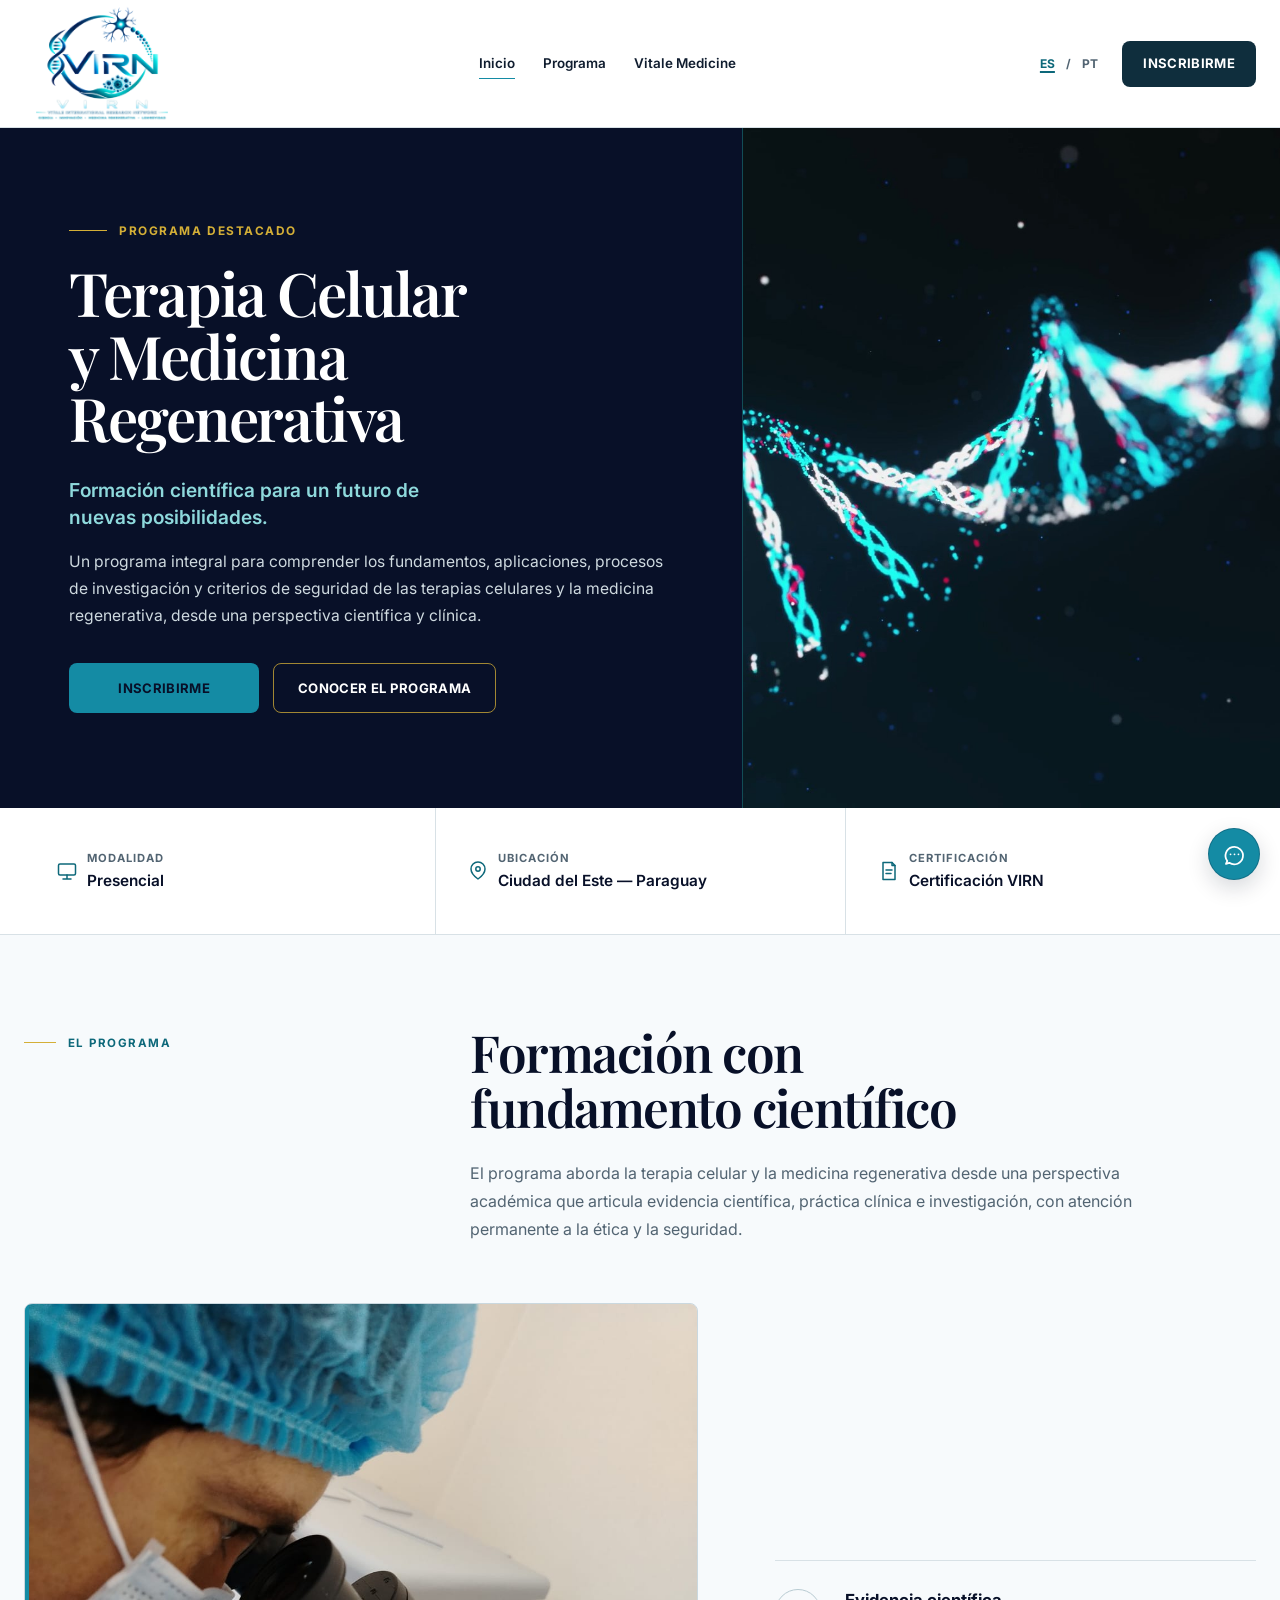
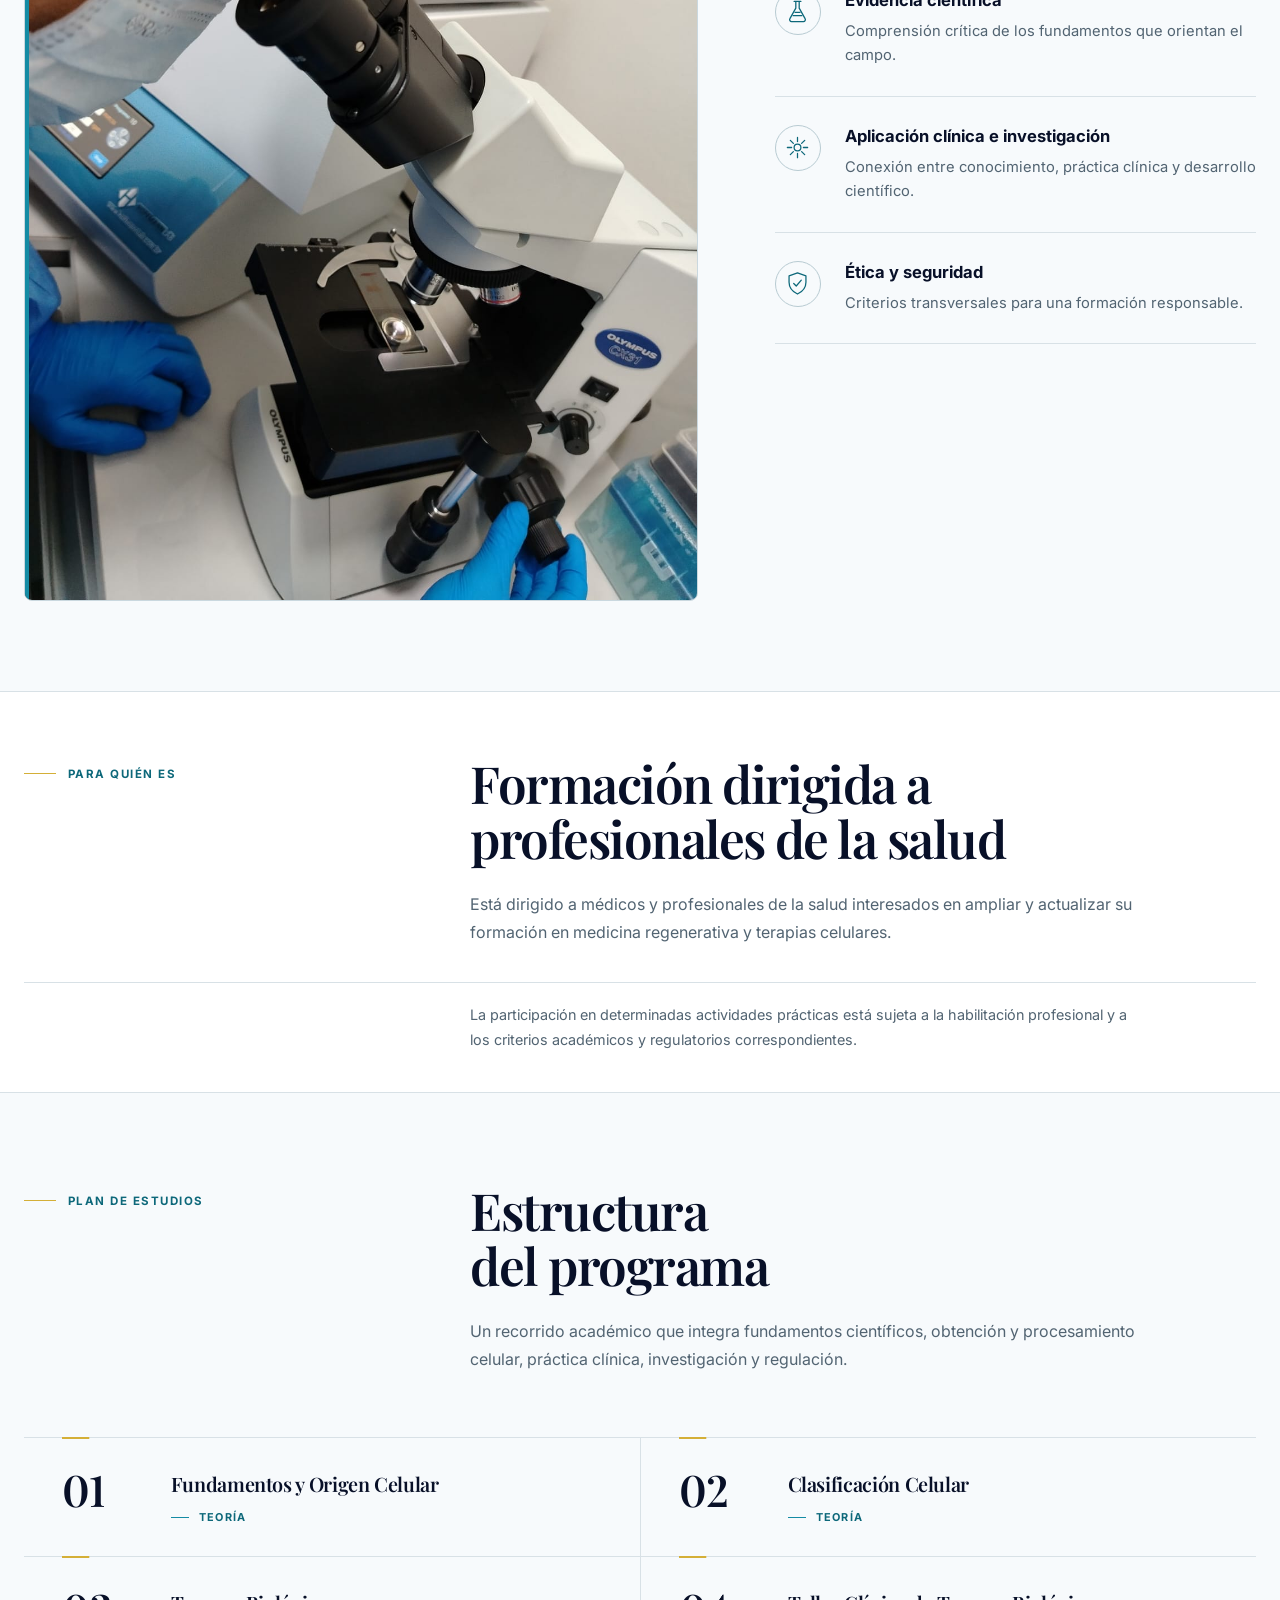
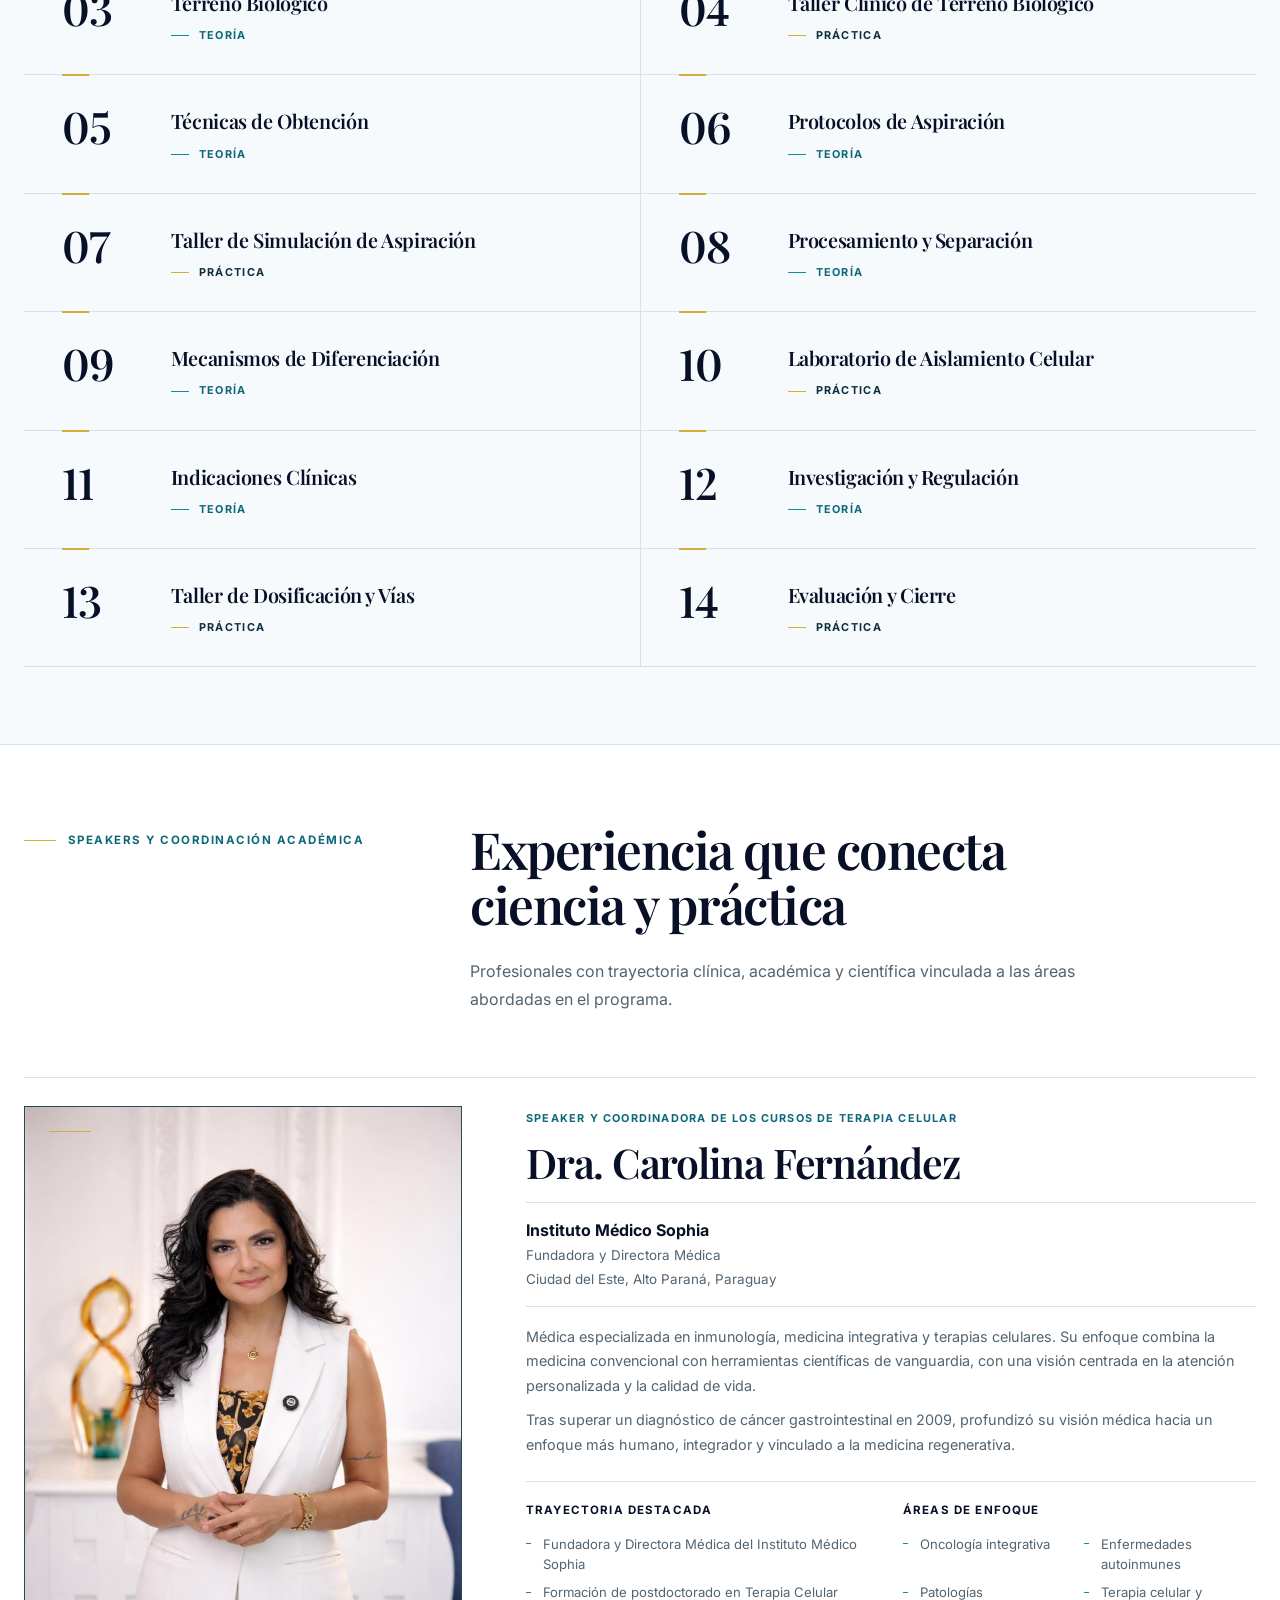
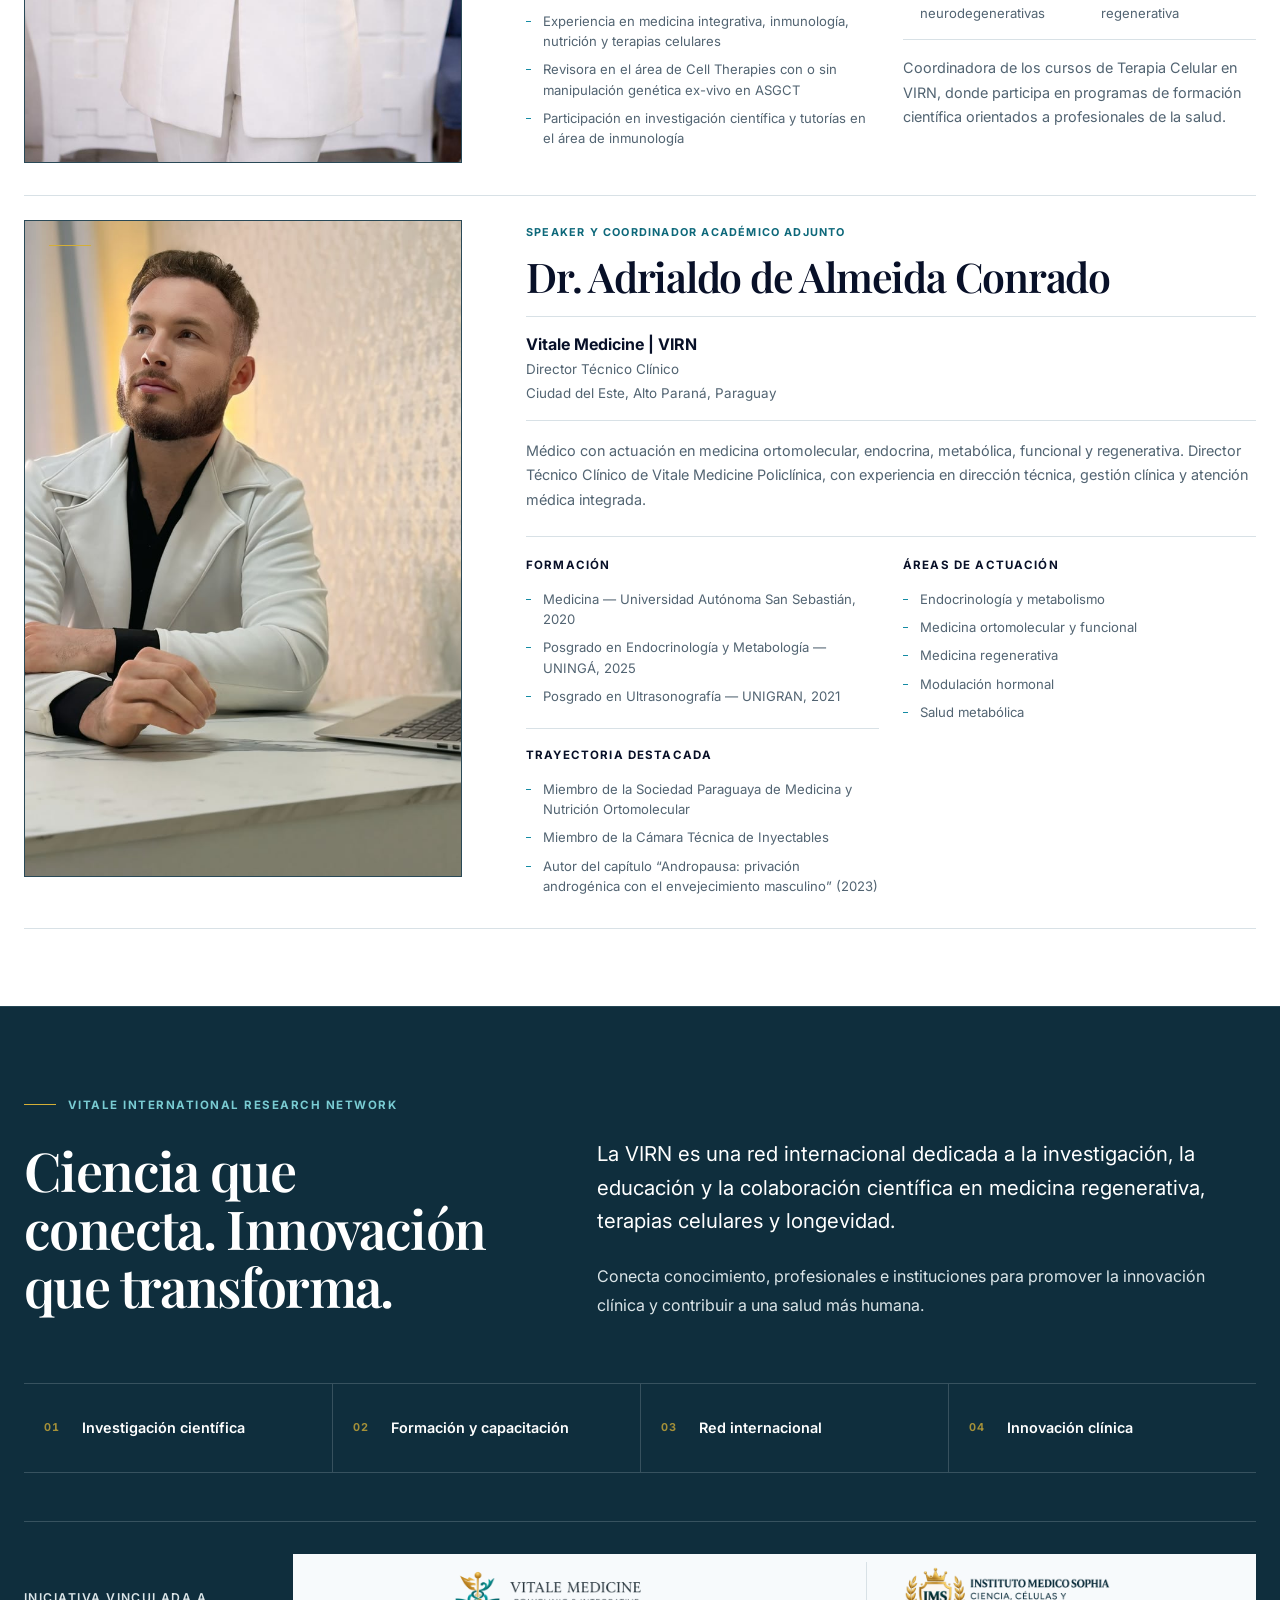
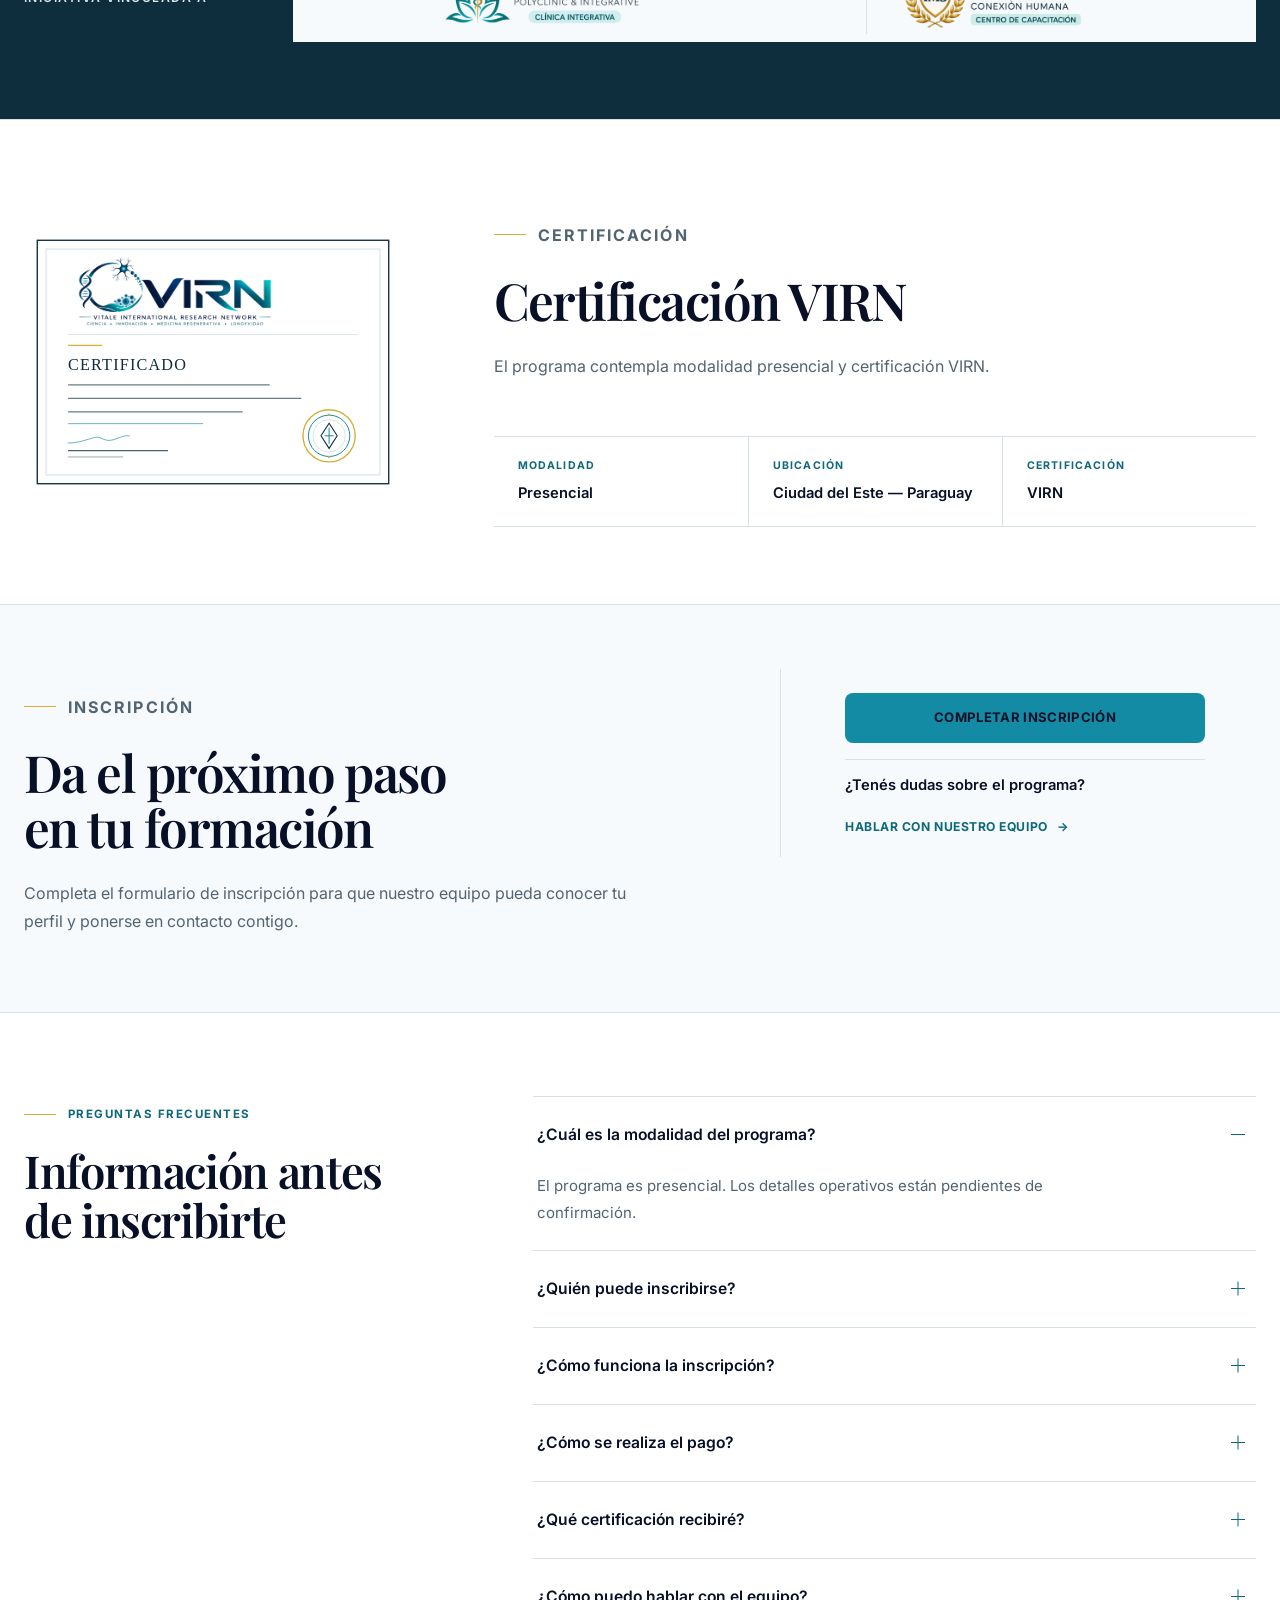
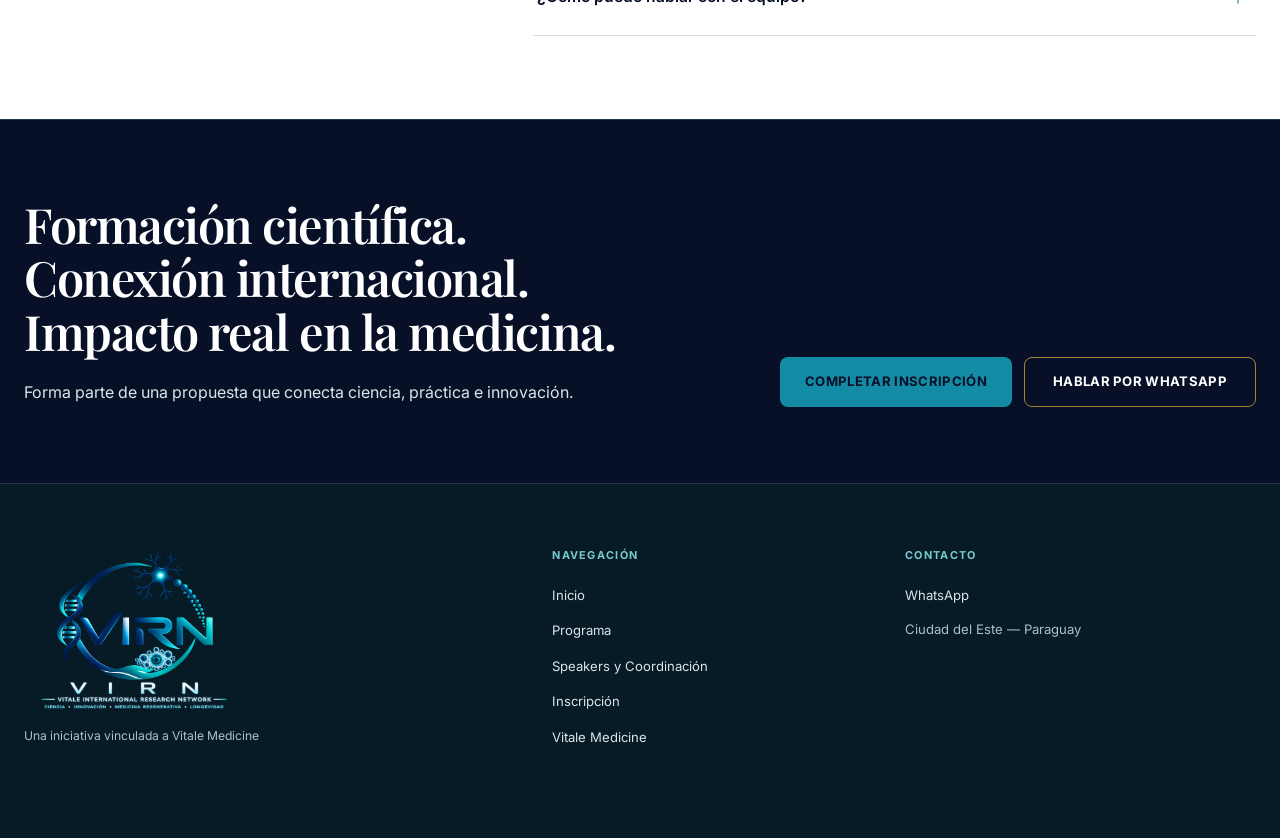
==== commit 87878a3e: "feat: use complete VIRN logo in header" ====
--- a/virn/index.html
+++ b/virn/index.html
@@ -19,14 +19,14 @@
         <div class="site-header__inner">
             <div class="virn-brand" data-logo-slot="official">
                 <a class="virn-brand__logo-frame" href="#inicio" aria-label="VIRN — Inicio">
-                    <img src="assets/virn-logo-horizontal.png" alt="" width="2048" height="682" decoding="async" fetchpriority="high">
+                    <img src="assets/virn-logo-completo.png" alt="" width="1448" height="1086" decoding="async" fetchpriority="high">
                 </a>
             </div>
 
             <nav class="desktop-nav" aria-label="Navegación principal">
                 <a href="#inicio" aria-current="page">Inicio</a>
                 <a href="#programa">Programa</a>
-                <a href="../index.html">Vitale Medicine</a>
+                <a href="https://www.vitalemedicine.com.py/index.html">Vitale Medicine</a>
             </nav>
 
             <div class="header-actions">
@@ -49,7 +49,7 @@
             <div class="mobile-nav__inner">
                 <a href="#inicio" aria-current="page">Inicio</a>
                 <a href="#programa">Programa</a>
-                <a href="../index.html">Vitale Medicine</a>
+                <a href="https://www.vitalemedicine.com.py/index.html">Vitale Medicine</a>
                 <div class="mobile-nav__footer">
                     <div class="language-switcher" aria-label="Selección de idioma">
                         <a href="index.html" lang="es" aria-current="page">ES</a>
@@ -493,7 +493,7 @@
                     <li><a href="#programa">Programa</a></li>
                     <li><a href="#docentes">Speakers y Coordinación</a></li>
                     <li><a href="#inscripcion">Inscripción</a></li>
-                    <li><a href="../index.html">Vitale Medicine</a></li>
+                    <li><a href="https://www.vitalemedicine.com.py/index.html">Vitale Medicine</a></li>
                 </ul>
             </nav>
 
--- a/virn/virn.css
+++ b/virn/virn.css
@@ -13,7 +13,7 @@
     --font-display: "Playfair Display", Georgia, serif;
     --font-ui: "Inter", Arial, sans-serif;
     --container: 1280px;
-    --header-height: 92px;
+    --header-height: 128px;
     --focus: #22d3c5;
     --ease: cubic-bezier(0.2, 0, 0, 1);
 }
@@ -129,16 +129,16 @@
 
 .virn-brand__logo-frame {
     display: block;
-    flex: 0 0 250px;
-    width: 250px;
-    height: 66px;
-    overflow: hidden;
+    flex: 0 0 156px;
+    width: 156px;
+    height: 117px;
 }
 
 .virn-brand__logo-frame img {
     display: block;
     width: 100%;
-    height: auto;
+    height: 100%;
+    object-fit: contain;
 }
 
 .desktop-nav {
@@ -1673,7 +1673,13 @@
 
 @media (max-width: 1100px) {
     :root {
-        --header-height: 82px;
+        --header-height: 104px;
+    }
+
+    .virn-brand__logo-frame {
+        flex-basis: 124px;
+        width: 124px;
+        height: 93px;
     }
 
     .site-header__inner {
@@ -2342,16 +2348,16 @@
     }
 
     .virn-brand__logo-frame {
-        flex-basis: 190px;
-        width: 190px;
-        height: 50px;
+        flex-basis: 116px;
+        width: 116px;
+        height: 87px;
     }
 
 }
 
 @media (max-width: 520px) {
     :root {
-        --header-height: 78px;
+        --header-height: 96px;
     }
 
     .site-header__inner {
